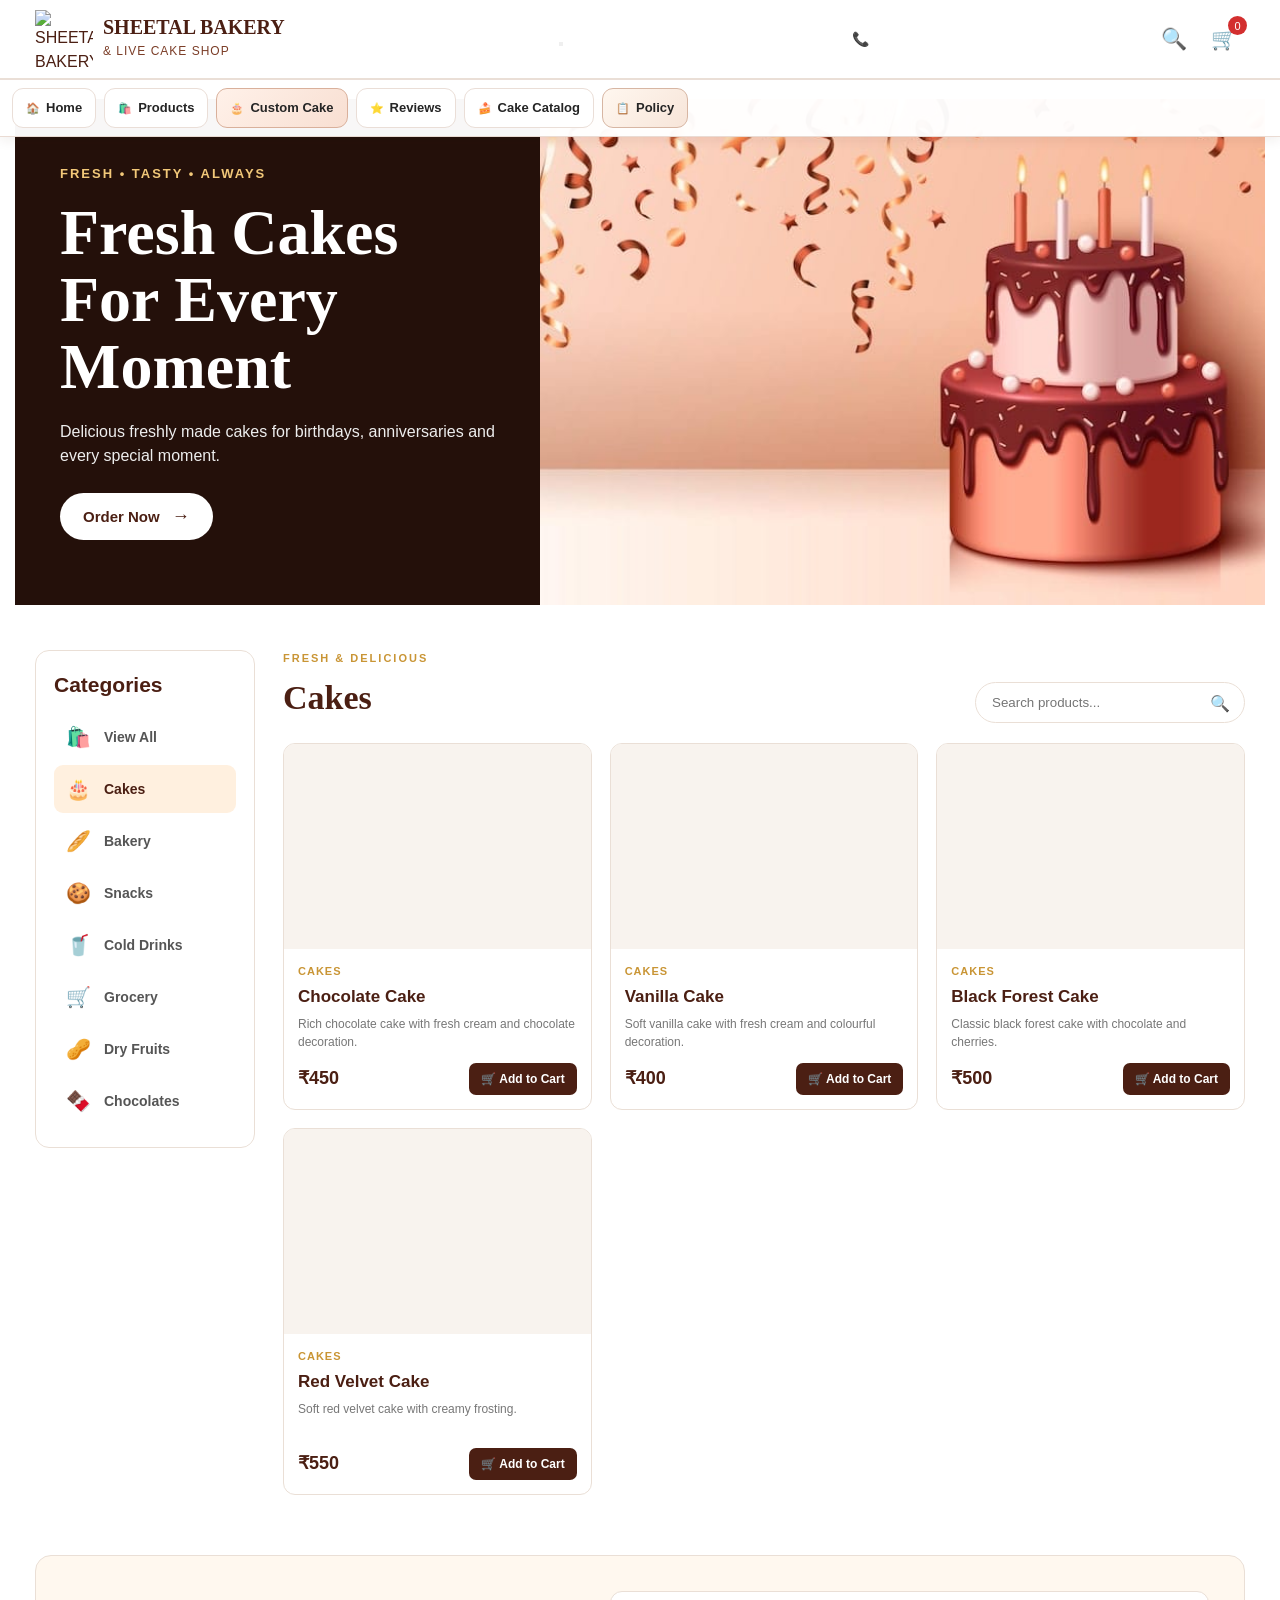
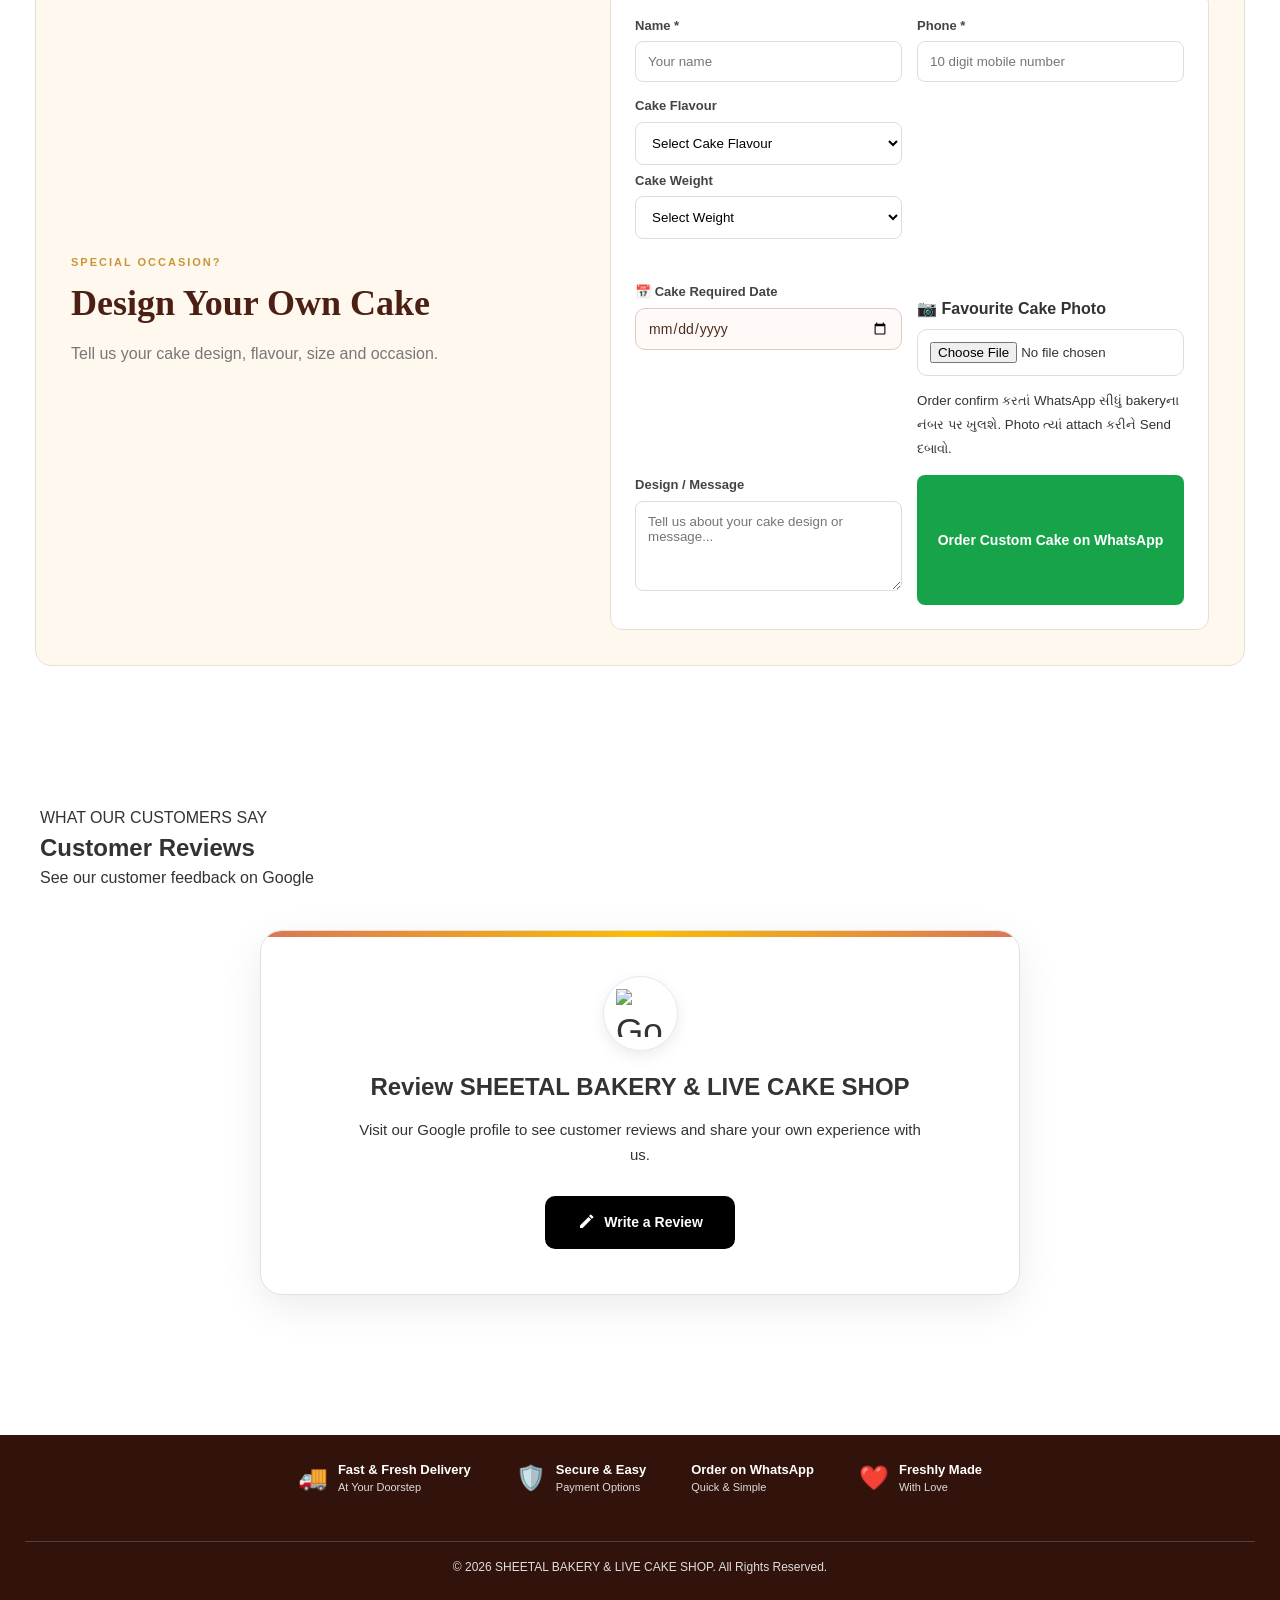
==== index.html @ 85db6198 "Add files via upload" ====
<!DOCTYPE html>
<html lang="en">

<head>

    <meta charset="UTF-8">

    <meta name="viewport"
          content="width=device-width, initial-scale=1.0">

    <meta name="description"
          content="SHEETAL BAKERY & LIVE CAKE SHOP - Fresh Cakes, Bakery, Snacks, Cold Drinks and More.">

    <title>SHEETAL BAKERY & LIVE CAKE SHOP</title>

    <link rel="stylesheet" href="style.css">

</head>


<body>


<!-- =====================================================
     HEADER
===================================================== -->

<header class="header">

    <div class="header-container">


        <!-- LOGO -->

        <a href="#home" class="logo-area">

            <img
                src="images/logo.jpeg"
                alt="SHEETAL BAKERY Logo"
                class="logo"
            >

            <div class="logo-text">

                <h1>SHEETAL BAKERY</h1>

                <span>& LIVE CAKE SHOP</span>

            </div>

        </a>


        <!-- HEADER ACTIONS -->
         <nav class="nav-links" id="nav-links">

    <button
        type="button"
        class="mobile-close-btn"
        onclick="toggleMenu()"
        aria-label="Close Menu">
        <i class="fa-solid fa-xmark"></i>
    </button>

 
   



</nav>

<div class="top-contact">
    <button class="contact-icon-btn" onclick="toggleContactNumbers()">
        <i class="fa-solid fa-phone"></i>
        <span>📞</span>
    </button>

    <div class="contact-numbers" id="contactNumbers">
        <a href="tel:+917874131575">
            <i class="fa-solid fa-phone"></i>
            7874131575
        </a>

        <a href="tel:+919723687308">
            <i class="fa-solid fa-phone"></i>
            9723687308
        </a>
    </div>
</div>

        <div class="header-actions">


            <button
                class="icon-button"
                onclick="focusSearch()"
                title="Search">

                🔍

            </button>


            <button
                class="cart-button"
                onclick="openCart()"
                title="Cart">

                🛒

                <span id="cartCount">0</span>

            </button>

        </div>


    </div>

</header>

</header>

  <!-- ================= MAIN NAVIGATION ================= -->

  <nav class="main-navigation">

    <a href="index.html" class="nav-btn">
        <span class="nav-icon">🏠</span>
        <span>Home</span>
    </a>

    <a href="#products" class="nav-btn">
        <span class="nav-icon">🛍️</span>
        <span>Products</span>
    </a>

    <a href="#custom-cake" class="nav-btn">
        <span class="nav-icon">🎂</span>
        <span>Custom Cake</span>
    </a>

    <a href="#reviews" class="nav-btn">
        <span class="nav-icon">⭐</span>
        <span>Reviews</span>
    </a>

    <a href="Cake%20Manual%201.pdf"
       class="nav-btn"
       type="application/pdf"
       aria-label="Open cake catalog PDF">
        <span class="nav-icon">🍰</span>
        <span>Cake Catalog</span>
    </a>

    <a href="policy.html" class="nav-btn">
        <span class="nav-icon">📋</span>
        <span>Policy</span>
    </a>

</nav>

<!-- ================= END MAIN NAVIGATION ================= -->



<!-- =====================================================
     HERO / HOME
===================================================== -->

<section class="hero" id="home">


    <div class="hero-content">

        <p class="hero-small">
            FRESH • TASTY • ALWAYS
        </p>


        <h2>
            Fresh Cakes<br>
            For Every<br>
            Moment
        </h2>


        <p class="hero-description">

            Delicious freshly made cakes for
            birthdays, anniversaries and every
            special moment.

        </p>


        <button
            class="primary-button"
            onclick="scrollToProducts()">

            Order Now

            <span>→</span>

        </button>

    </div>


    <div class="hero-image">

        <img
            src="images/home.jpeg"
            alt="Fresh Chocolate Cake"
            onerror="this.onerror=null;this.src='home.jpeg'"
        >

    </div>


</section>



<!-- =====================================================
     SHOP SECTION
===================================================== -->

<section class="shop-section" id="products">


    <!-- CATEGORY SIDEBAR -->

    <aside class="category-sidebar">

        <h2>Categories</h2>


          <button
            class="category"
            data-category="All"
            onclick="filterProducts('All', this)">

            <span>🛍️</span>

            <b>View All</b>

        </button>

        <button
            class="category active"
            data-category="Cakes"
            onclick="filterProducts('Cakes', this)">

            <span>🎂</span>

            <b>Cakes</b>

        </button>


        <button
            class="category"
            data-category="Bakery"
            onclick="filterProducts('Bakery', this)">

            <span>🥖</span>

            <b>Bakery</b>

        </button>


        <button
            class="category"
            data-category="Snacks"
            onclick="filterProducts('Snacks', this)">

            <span>🍪</span>

            <b>Snacks</b>

        </button>


        <button
            class="category"
            data-category="Cold Drinks"
            onclick="filterProducts('Cold Drinks', this)">

            <span>🥤</span>

            <b>Cold Drinks</b>

        </button>


        <button
            class="category"
            data-category="Grocery"
            onclick="filterProducts('Grocery', this)">

            <span>🛒</span>

            <b>Grocery</b>

        </button>


        <button
            class="category"
            data-category="Dry Fruits"
            onclick="filterProducts('Dry Fruits', this)">

            <span>🥜</span>

            <b>Dry Fruits</b>

        </button>


        <button
            class="category"
            data-category="Chocolates"
            onclick="filterProducts('Chocolates', this)">

            <span>🍫</span>

            <b>Chocolates</b>

        </button>


    </aside>



    <!-- PRODUCTS -->

    <div class="shop-products">


        <div class="products-header">


            <div>

                <p class="section-label">
                    FRESH & DELICIOUS
                </p>

                <h2 id="categoryTitle">
                    Cakes
                </h2>

            </div>


            <div class="search-box">

                <input
                    type="text"
                    id="searchInput"
                    placeholder="Search products..."
                    autocomplete="off"
                >

                <span>🔍</span>

            </div>


        </div>


        <div
            class="products-grid"
            id="productsGrid">

            <!-- Products generated by JavaScript -->

        </div>


    </div>


</section>



<!-- =====================================================
     CUSTOM CAKE
===================================================== -->

<section
    class="custom-cake-section"
    id="custom-cake">


    <div class="custom-cake-content">

        <p class="section-label">
            SPECIAL OCCASION?
        </p>

        <h2>
            Design Your Own Cake
        </h2>

        <p>
            Tell us your cake design, flavour,
            size and occasion.
        </p>

    </div>


    <form
        class="custom-cake-form"
        id="customCakeForm">


        <div class="form-row">


            <div class="form-group">

                <label for="customName">
                    Name *
                </label>

                <input
                    type="text"
                    id="customName"
                    placeholder="Your name"
                    required
                >

            </div>


            <div class="form-group">

                <label for="customPhone">
                    Phone *
                </label>

                <input
                    type="tel"
                    id="customPhone"
                    placeholder="10 digit mobile number"
                    maxlength="10"
                    required
                >

            </div>


        </div>


        <div class="form-row">


                 <div class="form-group">
    <label for="cakeType">Cake Flavour</label>

    <select id="cakeType" name="cakeType" required onchange="handleCakeTypeChange()">
        <option value="">Select Cake Flavour</option>
        <option value="Chocolate Cake">Chocolate Cake</option>
        <option value="Black Forest Cake">Black Forest Cake</option>
        <option value="Red Velvet Cake">Red Velvet Cake</option>
        <option value="Butterscotch Cake">Butterscotch Cake</option>

        <!-- NEW -->
        <option value="Custom Photo Cake">📸 Custom Photo Cake</option>
    </select>
    <!-- Custom Photo Cake Upload -->
<div id="customPhotoCakeBoard" class="photo-cake-board" style="display:none;">

    <div class="photo-cake-title">
        📸 Custom Photo Cake
    </div>

    <p class="photo-cake-info">
        Custom Photo Cake પસંદ કર્યું છે, તેથી તમારો પોતાનો photo upload કરવો જરૂરી છે.
    </p>

    <!-- Customer Self Photo - REQUIRED -->
    <div class="photo-upload-box required-photo">
        <label for="customerPhoto">
            👤 Your Photo <span>* Required</span>
        </label>

        <input
            type="file"
            id="customerPhoto"
            name="customerPhoto"
            accept="image/*"
        >

        <small>તમારો photo અહીં upload કરો. Maximum 5 MB.</small>

        <div id="customerPhotoPreview">
            
        </div>
    </div>

</div>

<!-- Cake Weight -->
    <div class="form-group">
        <label for="cake-size">Cake Weight</label>

        <select id="cake-size" required>
            <option value="">Select Weight</option>

            <option value="1 Kg">
                1 Kg
            </option>

            <option value="1.5 Kg">
                1.5 Kg
            </option>

            <option value="2 Kg">
                2 Kg
            </option>

            <option value="2.5 Kg">
                2.5 Kg
            </option>

            <option value="3 Kg">
                3 Kg
            </option>

            <option value="4 Kg">
                4 Kg
            </option>

            <option value="5 Kg">
                5 Kg
            </option>
        </select>
    </div>

</div> 


 <div class="form-row">

        </div>

<div class="form-group">
    <label for="cakeDate">📅 Cake Required Date</label>
    <input
        type="date"
        id="cakeDate"
        name="cakeDate"
        required
    >
</div>

        <div class="custom-cake-photo">
     <label for="cakePhoto">
        📷 Favourite Cake Photo
     </label>

    <input
        type="file"
        id="cakePhoto"
        accept="image/*"
        onchange="previewCakePhoto(event)"
    >

    <div id="cakePhotoPreview"></div>
    <small>Order confirm કરતાં WhatsApp સીધું bakeryના નંબર પર ખુલશે. Photo ત્યાં attach કરીને Send દબાવો.</small>
</div>


        <div class="form-group">

            <label for="customMessage">
                Design / Message
            </label>

            <textarea
                id="customMessage"
                placeholder="Tell us about your cake design or message..."
            ></textarea>

        </div>


        <button
            type="submit"
            class="whatsapp-button">

            Order Custom Cake on WhatsApp

        </button>


    </form>


</section>


<!-- =====================================================
     PRODUCT MODAL
===================================================== -->

<div
    class="modal-overlay"
    id="productModal">


    <div class="product-modal">


        <button
            class="modal-close"
            onclick="closeProductModal()">

            ×

        </button>


        <div class="product-modal-grid">


            <div class="modal-product-image">

                <img
                    id="modalProductImage"
                    alt="Product"
                >

            </div>


            <div class="modal-product-info">


                <p
                    class="modal-category"
                    id="modalProductCategory">
                </p>


                <h2 id="modalProductName">
                    Product
                </h2>


                <p
                    class="modal-description"
                    id="modalProductDescription">
                </p>


                <div class="modal-price"
                     id="modalProductPrice">
                    ₹0
                </div>


                <div
                    class="size-section"
                    id="sizeSection">

                    <label>
                        Size
                    </label>


                    <div class="size-buttons">

                        <button
                            type="button"
                            data-size="Small"
                            data-multiplier="0.5"
                            onclick="selectSize(this)">

                            Small (½ kg)

                        </button>


                        <button
                            type="button"
                            data-size="Medium"
                            data-multiplier="1"
                            class="selected"
                            onclick="selectSize(this)">

                            Medium (1 kg)

                        </button>


                        <button
                            type="button"
                            data-size="Large"
                            data-multiplier="2"
                            onclick="selectSize(this)">

                            Large (2 kg)

                        </button>

                    </div>

                </div>


                <div class="quantity-section">

                    <label>
                        Quantity
                    </label>


                    <div class="quantity-control">

                        <button
                            onclick="changeModalQuantity(-1)">
                            −
                        </button>

                        <span id="modalQuantity">
                            1
                        </span>

                        <button
                            onclick="changeModalQuantity(1)">
                            +
                        </button>

                    </div>

                </div>


                <button
                    class="add-cart-large"
                    onclick="addModalProductToCart()">

                    🛒 Add to Cart

                </button>


                <p
                    class="added-message"
                    id="addedMessage">

                    ✓ Item added to cart!

                </p>


            </div>


        </div>


    </div>

</div>



<!-- =====================================================
     CART MODAL
===================================================== -->

<div
    class="modal-overlay"
    id="cartOverlay">


    <div class="cart-modal">


        <button
            class="modal-close"
            onclick="closeCart()">

            ×

        </button>


        <h2>Your Cart</h2>

        <p
            class="cart-item-count"
            id="cartItemCount">
            0 items
        </p>


        <div
            id="cartItems"
            class="cart-items">

            <!-- Cart generated by JS -->

        </div>


        <div class="cart-summary">


            <div>

                <span>Subtotal</span>

                <strong id="cartSubtotal">
                    ₹0
                </strong>

            </div>


            <div>

                <span>Delivery Charge</span>

                <strong id="deliveryCharge">
                    ₹0
                </strong>

            </div>


            <div class="cart-total">

                <span>Total</span>

                <strong id="cartTotal">
                    ₹0
                </strong>

            </div>


        </div>


        <button
            class="checkout-button"
            onclick="openCheckout()">

            Proceed to Checkout →

        </button>


    </div>

</div>



<!-- =====================================================
     CHECKOUT MODAL
===================================================== -->

<div
    class="modal-overlay"
    id="checkoutOverlay">


    <div class="checkout-modal">


        <button
            class="modal-close"
            onclick="closeCheckout()">

            ×

        </button>


        <h2>Confirm Order</h2>


        <p class="checkout-subtitle">
            Enter your delivery details
        </p>


        <form id="checkoutForm">


            <div class="form-group">

                <label for="customerName">
                    Full Name *
                </label>

                <input
                    type="text"
                    id="customerName"
                    placeholder="Enter your name"
                    required
                >

            </div>


            <div class="form-group">

                <label for="customerPhone">
                    Phone Number *
                </label>

                <input
                    type="tel"
                    id="customerPhone"
                    placeholder="10 digit mobile number"
                    maxlength="10"
                    required
                >

            </div>


            <div class="form-group">

                <label for="customerAddress">
                    Delivery Address *
                </label>

                <textarea
                    id="customerAddress"
                    placeholder="Enter complete delivery address"
                    required
                ></textarea>

            </div>


            <div class="form-group">

                <label for="customerPincode">
                    Pincode *
                </label>

                <input
                    type="text"
                    id="customerPincode"
                    placeholder="394210"
                    maxlength="6"
                    required
                >

            </div>


            <div class="form-group">

                <label>
                    Order Type
                </label>


                <div class="radio-group">

                    <label>

                        <input
                            type="radio"
                            name="orderType"
                            value="Home Delivery"
                            checked
                        >

                        Home Delivery

                    </label>


                    <label>

                        <input
                            type="radio"
                            name="orderType"
                            value="Pick Up"
                        >

                        Pick Up

                    </label>

                </div>

            </div>


            <div class="form-group">

                <label>
                    Payment Method
                </label>


                <div class="radio-group">

                    <label>

                        <input
                            type="radio"
                            name="paymentMethod"
                            value="Cash on Delivery"
                            checked
                        >

                        Cash on Delivery

                    </label>


                    <label>

                        <input
                            type="radio"
                            name="paymentMethod"
                            value="UPI / Online Payment"
                        >

                        UPI / Online Payment

                    </label>

                </div>

            </div>


            <button
                type="submit"
                class="checkout-button">

                Continue to Order Review →

            </button>


        </form>


    </div>

</div>



<!-- =====================================================
     ORDER REVIEW MODAL
===================================================== -->

<div
    class="modal-overlay"
    id="reviewOverlay">


    <div class="review-modal">


        <button
            class="modal-close"
            onclick="closeReview()">

            ×

        </button>


        <h2>Review & Place Order</h2>


        <div
            id="reviewCustomer"
            class="review-customer">
        </div>


        <div
            id="reviewItems"
            class="review-items">
        </div>


        <div class="review-total">

            <span>
                Total Amount
            </span>

            <strong id="reviewTotal">
                ₹0
            </strong>

        </div>


    <button type="button"
        id="placeOrderBtn"
        class="place-order-btn"
        onclick="placeOrder(event)">
    🔒 Place Order
</button>

    </div>

</div>



<!-- =====================================================
     ORDER CONFIRMED
===================================================== -->

<div
    class="modal-overlay"
    id="successOverlay">


    <div class="success-modal">

        <div class="success-kicker">
            <span aria-hidden="true">✦</span>
            ORDER CONFIRMED
            <span aria-hidden="true">✦</span>
        </div>

        <div class="success-icon">
            ✓
        </div>


        <h2>
            Order Placed Successfully!
        </h2>


        <p>
            Thank you for choosing
        </p>


        <strong>
            SHEETAL BAKERY & LIVE CAKE SHOP
        </strong>


        <div class="order-id-box">

            <span>
                Order ID
            </span>

            <strong id="orderId">
                SB000000
            </strong>

        </div>


        <button
            class="whatsapp-button"
            onclick="openOrderWhatsApp()">

            💬 Track on WhatsApp

        </button>


        <button
            class="home-button"
            onclick="closeSuccess()">

            🏠 Back to Home

        </button>


    </div>

</div>

<!-- GOOGLE REVIEWS -->
<section class="reviews-section" id="reviews">
    <div class="section-container">

        <div class="section-heading">
            <span>WHAT OUR CUSTOMERS SAY</span>
            <h2>Customer Reviews</h2>
            <p>See our customer feedback on Google</p>
        </div>

        <div class="reviews-card">

            <div class="google-review-icon" aria-label="Google Maps location">
                <img
                    class="google-maps-mark"
                    src="https://www.gstatic.com/images/branding/product/1x/maps_48dp.png"
                    alt="Google Maps"
                    width="48"
                    height="48"
                >
            </div>

            <div class="reviews-stars">
                <i class="fa-solid fa-star"></i>
                <i class="fa-solid fa-star"></i>
                <i class="fa-solid fa-star"></i>
                <i class="fa-solid fa-star"></i>
                <i class="fa-solid fa-star"></i>
            </div>

            <h3>Review SHEETAL BAKERY &amp; LIVE CAKE SHOP</h3>

            <p>
                Visit our Google profile to see customer reviews
                and share your own experience with us.
            </p>

            <div class="reviews-buttons">
                <a
                    href="https://maps.app.goo.gl/myKn36fq3SijcxV27"
                    target="_blank"
                    rel="noopener noreferrer"
                    class="google-write-btn">

                    <svg class="review-link-icon" viewBox="0 0 24 24" aria-hidden="true" focusable="false">
                        <path d="M4 16.5V20h3.5L18.8 8.7l-3.5-3.5L4 16.5Zm17.7-10.2a.93.93 0 0 0 0-1.3l-2.7-2.7a.93.93 0 0 0-1.3 0l-1.7 1.7 3.5 3.5 2.2-1.2Z" fill="currentColor"/>
                    </svg>
                    Write a Review
                </a>

            </div>

        </div>

    </div>
</section>


<!-- =====================================================
     FOOTER
===================================================== -->

<footer class="footer">


    <div class="footer-item">

        🚚

        <div>

            <strong>
                Fast & Fresh Delivery
            </strong>

            <span>
                At Your Doorstep
            </span>

        </div>

    </div>


    <div class="footer-item">

        🛡️

        <div>

            <strong>
                Secure & Easy
            </strong>
            <span>

Payment Options

</span>

</div>

</div>

<div class="footer-item">

<div>

<strong>

Order on WhatsApp

</strong>

<span>

Quick & Simple

</span>

</div>

</div>

<div class="footer-item">
   ❤️
<div>
    <strong>

Freshly Made

</strong>

<span>

With Love

</span>

</div>

</div>

<div class="footer-bottom">

    © 2026 SHEETAL BAKERY &amp; LIVE CAKE SHOP. All Rights Reserved.

</div>

</footer>


<!-- ================= END RETURN POLICY ================= -->

<script src="https://checkout.razorpay.com/v1/checkout.js"></script>
<script src="products-defaults.js"></script>
<script src="script.js"></script>
<script type="module" src="firebase-store.js"></script>

</body>

</html>
---- style.css ----
/* =====================================================
   SHEETAL BAKERY & LIVE CAKE SHOP
   COMPLETE CSS
===================================================== */
body {
    margin: 0;
}

/* =====================================================
   VARIABLES
===================================================== */

:root {
  --brown: #4b1f13;

  --dark-brown: #32130c;

  --light-brown: #7b3d27;

  --cream: #fff8ef;

  --light-cream: #fff0df;

  --gold: #c99535;

  --text: #333333;

  --muted: #777777;

  --border: #eadfd6;

  --white: #ffffff;

  --success: #16a34a;
}

/* =====================================================
   RESET
===================================================== */

* {
  margin: 0;

  padding: 0;

  box-sizing: border-box;
}

html {
  scroll-behavior: smooth;
}

body {
  font-family: Arial, Helvetica, sans-serif;

  background: #fff;

  color: var(--text);

  line-height: 1.5;
}

button,
input,
textarea,
select {
  font-family: inherit;
}

button {
  cursor: pointer;
}

img {
  max-width: 100%;
}

/* =====================================================
   HEADER
===================================================== */

.header {
  width: 100%;

  background: var(--white);

  border-bottom: 1px solid var(--border);

  position: sticky;

  top: 0;

  z-index: 5000;
}

.header-container {
  max-width: 1250px;

  margin: auto;

  min-height: 76px;

  padding: 10px 20px;

  display: flex;

  align-items: center;

  justify-content: space-between;

  gap: 20px;
}

.logo-area {
  display: flex;

  align-items: center;

  gap: 10px;

  text-decoration: none;

  color: var(--brown);

  min-width: 210px;
}

.logo {
  width: 58px;

  height: 58px;

  flex: 0 0 auto;

  object-fit: contain;
}

.logo-text h1 {
  font-family: Georgia, serif;

  font-size: 20px;

  line-height: 1.1;
}

.logo-text span {
  font-size: 12px;

  letter-spacing: 1px;

  color: var(--light-brown);
}

.desktop-nav {
  display: flex;

  align-items: center;

  gap: 25px;
}

.desktop-nav a {
  text-decoration: none;

  color: #333;

  font-size: 14px;

  font-weight: 600;

  transition: 0.2s;
}

.desktop-nav a:hover {
  color: var(--brown);
}

.header-actions {
  display: flex;

  align-items: center;

  gap: 8px;
}

.icon-button,
.cart-button {
  border: none;

  background: transparent;

  font-size: 21px;

  width: 42px;

  height: 42px;

  border-radius: 50%;

  position: relative;
}

.icon-button:hover,
.cart-button:hover {
  background: var(--light-cream);
}

.cart-button span {
  position: absolute;

  top: -2px;

  right: -2px;

  min-width: 19px;

  height: 19px;

  padding: 0 5px;

  border-radius: 20px;

  background: #d32f2f;

  color: white;

  font-size: 11px;

  display: flex;

  align-items: center;

  justify-content: center;
}

/* =====================================================
   HERO
===================================================== */

.hero {
  max-width: 1250px;

  margin: 20px auto 0;

  min-height: 480px;

  display: grid;

  grid-template-columns: 42% 58%;

  background: #24100a;

  overflow: hidden;
}

.hero-content {
  padding: 65px 45px;

  color: white;

  display: flex;

  flex-direction: column;

  justify-content: center;

  position: relative;

  z-index: 2;
}

.hero-small {
  color: #f2c879;

  font-weight: 700;

  letter-spacing: 2px;

  font-size: 13px;

  margin-bottom: 15px;
}

.hero h2 {
  font-family: Georgia, "Times New Roman", serif;

  font-size: clamp(38px, 5vw, 65px);

  line-height: 1.05;

  margin-bottom: 20px;
}

.hero-description {
  max-width: 440px;

  color: #eee;

  font-size: 16px;

  margin-bottom: 25px;
}

.primary-button {
  width: fit-content;

  padding: 13px 23px;

  border: none;

  border-radius: 30px;

  background: white;

  color: var(--brown);

  font-weight: 700;

  font-size: 15px;
}

.primary-button span {
  margin-left: 8px;

  font-size: 18px;
}

.primary-button:hover {
  transform: translateY(-2px);
}

.hero-image {
  min-height: 480px;

  overflow: hidden;
}

.hero-image img {
  width: 100%;

  height: 100%;

  min-height: 480px;

  object-fit: cover;

  display: block;
}

/* =====================================================
   SHOP SECTION
===================================================== */

.shop-section {
  max-width: 1250px;

  margin: 45px auto;

  padding: 0 20px;

  display: grid;

  grid-template-columns: 220px 1fr;

  gap: 28px;
}

/* =====================================================
   CATEGORY SIDEBAR
===================================================== */

.category-sidebar {
  border: 1px solid var(--border);

  border-radius: 14px;

  padding: 18px;

  height: fit-content;

  position: sticky;

  top: 95px;

  background: white;
}

.category-sidebar h2 {
  color: var(--brown);

  font-size: 21px;

  margin-bottom: 12px;
}

.category {
  width: 100%;

  border: none;

  background: transparent;

  display: flex;

  align-items: center;

  gap: 12px;

  padding: 12px 10px;

  margin-bottom: 4px;

  border-radius: 9px;

  color: #555;

  text-align: left;

  font-size: 14px;
}

.category span {
  width: 28px;

  text-align: center;

  font-size: 20px;
}

.category:hover {
  background: var(--light-cream);

  color: var(--brown);
}

.category.active {
  background: #fff0df;

  color: var(--brown);
}

/* =====================================================
   PRODUCTS HEADER
===================================================== */

.products-header {
  display: flex;

  justify-content: space-between;

  align-items: end;

  gap: 20px;

  margin-bottom: 20px;
}

.section-label {
  color: var(--gold);

  font-size: 11px;

  font-weight: 700;

  letter-spacing: 2px;

  margin-bottom: 5px;
}

.products-header h2 {
  color: var(--brown);

  font-family: Georgia, serif;

  font-size: 34px;
}

.search-box {
  width: 270px;

  position: relative;
}

.search-box input {
  width: 100%;

  padding: 12px 42px 12px 16px;

  border: 1px solid var(--border);

  border-radius: 25px;

  outline: none;
}

.search-box input:focus {
  border-color: var(--brown);
}

.search-box span {
  position: absolute;

  right: 15px;

  top: 10px;
}

/* =====================================================
   PRODUCT GRID
===================================================== */

.products-grid {
  display: grid;

  grid-template-columns: repeat(3, minmax(0, 1fr));

  gap: 18px;
}

.product-card {
  background: white;

  border: 1px solid var(--border);

  border-radius: 12px;

  overflow: hidden;

  transition: 0.25s;
}

.product-card:hover {
  transform: translateY(-4px);

  box-shadow: 0 10px 28px rgba(75, 31, 19, 0.12);
}

.product-image {
  height: 205px;

  overflow: hidden;

  background: #f8f3ee;

  position: relative;
}

.product-image img {
  width: 100%;

  height: 100%;

  object-fit: cover;

  display: block;
}

.product-info {
  padding: 14px;
}

.product-category {
  color: var(--gold);

  font-size: 11px;

  font-weight: 700;

  text-transform: uppercase;

  letter-spacing: 1px;
}

.product-name {
  color: var(--brown);

  font-size: 17px;

  margin: 5px 0;
}

.product-description {
  color: var(--muted);

  font-size: 12px;

  min-height: 36px;
}

.product-bottom {
  margin-top: 12px;

  display: flex;

  align-items: center;

  justify-content: space-between;

  gap: 8px;
}

.product-price {
  font-size: 18px;

  font-weight: 700;

  color: var(--brown);
}

.add-button {
  border: none;

  background: var(--brown);

  color: white;

  padding: 9px 12px;

  border-radius: 7px;

  font-size: 12px;

  font-weight: 700;
}

.add-button:hover {
  background: var(--light-brown);
}

/* =====================================================
   CUSTOM CAKE
===================================================== */

.custom-cake-section {
  max-width: 1210px;

  margin: 60px auto;

  padding: 35px;

  border-radius: 16px;

  background: var(--cream);

  border: 1px solid var(--border);

  display: grid;

  grid-template-columns: 1fr 1.2fr;

  gap: 40px;
}

.custom-cake-content {
  display: flex;

  flex-direction: column;

  justify-content: center;
}

.custom-cake-content h2 {
  font-family: Georgia, serif;

  color: var(--brown);

  font-size: 36px;

  margin-bottom: 12px;
}

.custom-cake-content p:last-child {
  color: var(--muted);
}

.custom-cake-form {
  background: white;

  padding: 24px;

  border-radius: 12px;

  border: 1px solid var(--border);
}

.form-row {
  display: grid;

  grid-template-columns: 1fr 1fr;

  gap: 15px;
}

.form-group {
  display: flex;

  flex-direction: column;

  gap: 6px;

  margin-bottom: 14px;
}

.form-group label {
  font-size: 13px;

  font-weight: 700;

  color: #444;
}

.form-group input,
.form-group textarea,
.form-group select {
  width: 100%;

  border: 1px solid #ddd;

  border-radius: 8px;

  padding: 12px;

  outline: none;

  background: white;
}

.form-group textarea {
  min-height: 90px;

  resize: vertical;
}

.form-group input:focus,
.form-group textarea:focus,
.form-group select:focus {
  border-color: var(--brown);
}

.whatsapp-button {
  width: 100%;

  padding: 13px;

  border: none;

  border-radius: 8px;

  background: #16a34a;

  color: white;

  font-weight: 700;

  font-size: 14px;
}

.whatsapp-button:hover {
  background: #128c40;
}

/* =====================================================
   MODALS
===================================================== */

.modal-overlay {
  position: fixed;

  inset: 0;

  background: rgba(0, 0, 0, 0.58);

  display: none;

  justify-content: center;

  align-items: center;

  padding: 20px;

  z-index: 10000;
}

.modal-overlay.active {
  display: flex;
}

.product-modal,
.cart-modal,
.checkout-modal,
.review-modal,
.success-modal {
  width: 100%;

  max-width: 620px;

  max-height: 92vh;

  overflow-y: auto;

  background: white;

  border-radius: 16px;

  padding: 28px;

  position: relative;

  box-shadow: 0 25px 70px rgba(0, 0, 0, 0.3);
}

.modal-close {
  position: absolute;

  top: 12px;

  right: 15px;

  width: 35px;

  height: 35px;

  border: none;

  border-radius: 50%;

  background: #f5eee9;

  color: var(--brown);

  font-size: 23px;

  line-height: 1;
}

/* =====================================================
   PRODUCT MODAL
===================================================== */

.product-modal-grid {
  display: grid;

  grid-template-columns: 45% 55%;

  gap: 25px;
}

.modal-product-image {
  border-radius: 12px;

  overflow: hidden;

  background: #f7f2ed;
}

.modal-product-image img {
  width: 100%;

  height: 320px;

  object-fit: cover;
}

.modal-category {
  color: var(--gold);

  font-size: 12px;

  font-weight: 700;

  text-transform: uppercase;
}

.modal-product-info h2 {
  color: var(--brown);

  font-family: Georgia, serif;

  font-size: 28px;

  margin: 5px 0 10px;
}

.modal-description {
  color: var(--muted);

  font-size: 13px;
}

.modal-price {
  font-size: 24px;

  font-weight: 700;

  color: var(--brown);

  margin: 15px 0;
}

.size-section label,
.quantity-section label {
  display: block;

  font-weight: 700;

  font-size: 13px;

  margin-bottom: 8px;
}

.size-buttons {
  display: flex;

  gap: 7px;

  flex-wrap: wrap;
}

.size-buttons button {
  border: 1px solid #ddd;

  background: white;

  border-radius: 7px;

  padding: 8px;

  font-size: 11px;
}

.size-buttons button.selected {
  background: var(--brown);

  color: white;

  border-color: var(--brown);
}

.quantity-section {
  margin-top: 18px;
}

.quantity-control {
  display: flex;

  width: 120px;

  height: 40px;

  border: 1px solid #ddd;

  border-radius: 8px;

  overflow: hidden;
}

.quantity-control button {
  width: 40px;

  border: none;

  background: #f7f3ef;

  font-size: 20px;
}

.quantity-control span {
  flex: 1;

  display: flex;

  align-items: center;

  justify-content: center;

  font-weight: 700;
}

.add-cart-large {
  width: 100%;

  margin-top: 20px;

  padding: 13px;

  border: none;

  border-radius: 8px;

  background: var(--brown);

  color: white;

  font-weight: 700;
}

.added-message {
  display: none;

  color: var(--success);

  font-size: 13px;

  font-weight: 700;

  margin-top: 10px;
}

.added-message.show {
  display: block;
}

/* =====================================================
   CART
===================================================== */

.cart-modal {
  max-width: 650px;
}

.cart-modal h2,
.checkout-modal h2,
.review-modal h2 {
  font-family: Georgia, serif;

  color: var(--brown);

  font-size: 30px;
}

.cart-item-count {
  color: var(--muted);

  margin-bottom: 18px;
}

.cart-items {
  display: flex;

  flex-direction: column;

  gap: 10px;
}

.empty-cart {
  text-align: center;

  padding: 40px 10px;

  color: var(--muted);
}

.cart-item {
  display: grid;

  grid-template-columns: 70px 1fr auto;

  gap: 12px;

  align-items: center;

  padding: 10px;

  border: 1px solid var(--border);

  border-radius: 10px;
}

.cart-item-image {
  width: 70px;

  height: 70px;

  border-radius: 8px;

  overflow: hidden;
}

.cart-item-image img {
  width: 100%;

  height: 100%;

  object-fit: cover;
}

.cart-item-info h3 {
  font-size: 14px;

  color: var(--brown);
}

.cart-item-info p {
  color: var(--muted);

  font-size: 12px;
}

.cart-item-price {
  font-weight: 700;

  color: var(--brown);
}

.cart-item-actions {
  display: flex;

  align-items: center;

  gap: 5px;

  margin-top: 5px;
}

.cart-item-actions button {
  width: 25px;

  height: 25px;

  border: 1px solid #ddd;

  background: white;

  border-radius: 5px;
}

.remove-item {
  border: none !important;

  color: #c62828;
}

.cart-summary {
  border-top: 1px solid var(--border);

  margin-top: 20px;

  padding-top: 15px;
}

.cart-summary > div {
  display: flex;

  justify-content: space-between;

  margin-bottom: 8px;

  color: #555;
}

.cart-total {
  padding-top: 10px;

  border-top: 1px dashed #ddd;

  font-size: 19px;

  color: var(--brown) !important;
}

.checkout-button,
.place-order-button {
  width: 100%;

  margin-top: 18px;

  border: none;

  border-radius: 8px;

  padding: 14px;

  background: var(--brown);

  color: white;

  font-weight: 700;

  font-size: 15px;
}

/* =====================================================
   CHECKOUT
===================================================== */

.checkout-modal {
  max-width: 650px;
}

.checkout-subtitle {
  color: var(--muted);

  margin: 5px 0 20px;
}

.radio-group {
  display: flex;

  gap: 20px;

  flex-wrap: wrap;
}

.radio-group label {
  display: flex;

  align-items: center;

  gap: 7px;

  font-size: 13px;

  font-weight: 400;
}

.radio-group input {
  width: auto;
}

/* =====================================================
   REVIEW
===================================================== */

.review-modal {
  max-width: 650px;
}

.review-customer {
  margin: 20px 0;

  padding: 15px;

  background: var(--cream);

  border-radius: 10px;

  font-size: 13px;
}

.review-items {
  display: flex;

  flex-direction: column;

  gap: 8px;
}

.review-item {
  display: flex;

  justify-content: space-between;

  padding: 10px;

  border-bottom: 1px solid var(--border);

  font-size: 13px;
}

.review-total {
  display: flex;

  justify-content: space-between;

  font-size: 20px;

  color: var(--brown);

  padding-top: 15px;
}

/* =====================================================
   SUCCESS
===================================================== */

.success-modal {
  max-width: 480px;

  text-align: center;
}

.success-icon {
  width: 75px;

  height: 75px;

  margin: 5px auto 18px;

  border-radius: 50%;

  background: #22c55e;

  color: white;

  display: flex;

  align-items: center;

  justify-content: center;

  font-size: 45px;

  font-weight: 700;
}

.success-modal h2 {
  color: var(--brown);

  font-family: Georgia, serif;

  margin-bottom: 10px;
}

.success-modal p {
  color: var(--muted);
}

.order-id-box {
  margin: 20px 0;

  padding: 15px;

  border: 1px solid var(--border);

  border-radius: 10px;

  display: flex;

  flex-direction: column;

  gap: 5px;
}

.order-id-box span {
  color: var(--muted);

  font-size: 12px;
}

.order-id-box strong {
  color: var(--brown);
}

.home-button {
  width: 100%;

  padding: 12px;

  margin-top: 10px;

  border: 1px solid var(--brown);

  background: white;

  color: var(--brown);

  border-radius: 8px;

  font-weight: 700;
}

/* =====================================================
   FOOTER
===================================================== */

.footer {
  margin-top: 60px;

  padding: 25px;

  background: var(--dark-brown);

  color: white;

  display: flex;

  justify-content: center;

  gap: 45px;

  flex-wrap: wrap;
}

.footer-item {
  display: flex;

  align-items: center;

  gap: 10px;

  font-size: 24px;
}

.footer-item div {
  display: flex;

  flex-direction: column;
}

.footer-item strong {
  font-size: 13px;
}

.footer-item span {
  color: #ddd;

  font-size: 11px;
}

.footer-bottom {
  flex-basis: 100%;
  padding-top: 16px;
  border-top: 1px solid rgba(255, 255, 255, 0.18);
  color: #ddd;
  font-size: 12px;
  text-align: center;
}

/* =====================================================
   NO PRODUCTS
===================================================== */

.no-products {
  grid-column: 1 / -1;

  text-align: center;

  padding: 50px;

  color: var(--muted);
}

/* =====================================================
   RESPONSIVE
===================================================== */

@media (max-width: 950px) {
  .desktop-nav {
    display: none;
  }

  .hero {
    grid-template-columns: 1fr 1fr;
  }

  .shop-section {
    grid-template-columns: 180px 1fr;
  }

  .products-grid {
    grid-template-columns: repeat(2, minmax(0, 1fr));
  }

  .custom-cake-section {
    grid-template-columns: 1fr;
  }
}

@media (max-width: 700px) {
  .header-container {
    padding: 8px 12px;
  }

  .logo-text h1 {
    font-size: 16px;
  }

  .logo-text span {
    font-size: 9px;
  }

  .logo {
    width: 48px;

    height: 48px;
  }

  .hero {
    margin: 0;

    grid-template-columns: 1fr;
  }

  .hero-content {
    padding: 45px 25px;

    order: 1;
  }

  .hero-image {
    min-height: 320px;

    order: 0;
  }

  .hero-image img {
    min-height: 320px;
  }

  .shop-section {
    grid-template-columns: 1fr;

    padding: 0 12px;
  }

  .category-sidebar {
    position: static;

    display: flex;

    overflow-x: auto;

    gap: 5px;

    padding: 10px;
  }

  .category-sidebar h2 {
    display: none;
  }

  .category {
    width: auto;

    min-width: max-content;

    margin: 0;

    white-space: nowrap;
  }

  .products-header {
    align-items: stretch;

    flex-direction: column;
  }

  .search-box {
    width: 100%;
  }

  .product-modal-grid {
    grid-template-columns: 1fr;
  }

  .modal-product-image img {
    height: 250px;
  }

  .form-row {
    grid-template-columns: 1fr;

    gap: 0;
  }

  .custom-cake-section {
    margin: 40px 12px;

    padding: 20px;
  }

  .footer {
    gap: 20px;

    justify-content: flex-start;
  }
}

@media (max-width: 450px) {
  .products-grid {
    grid-template-columns: 1fr 1fr;

    gap: 10px;
  }

  .product-image {
    height: 150px;
  }

  .product-info {
    padding: 10px;
  }

  .product-name {
    font-size: 14px;
  }

  .product-description {
    font-size: 11px;
  }

  .product-bottom {
    align-items: stretch;

    flex-direction: column;
  }

  .add-button {
    width: 100%;
  }

  .cart-item {
    grid-template-columns: 55px 1fr;
  }

  .cart-item-image {
    width: 55px;

    height: 55px;
  }

  .cart-item-price {
    grid-column: 2;
  }
}
/* =====================================================
   RETURN & REPLACEMENT POLICY
   ===================================================== */

.return-policy {
  padding: 80px 20px;
  background: #f8f5f2;
}

.return-policy-container {
  max-width: 1200px;
  margin: 0 auto;
}

.return-policy-title {
  text-align: center;
  max-width: 750px;
  margin: 0 auto 45px;
}

.return-policy-title span {
  display: block;
  font-size: 13px;
  font-weight: 700;
  letter-spacing: 2px;
  margin-bottom: 10px;
  color: #8b5e4b;
}

.return-policy-title h2 {
  margin: 0 0 15px;
  font-size: 38px;
  color: #2b211d;
}

.return-policy-title p {
  margin: 0;
  color: #666;
  line-height: 1.7;
  font-size: 16px;
}

.policy-grid {
  display: grid;
  grid-template-columns: repeat(3, 1fr);
  gap: 22px;
}

.policy-card {
  background: #ffffff;
  padding: 28px 24px;
  border-radius: 16px;
  border: 1px solid #eee5df;
  box-shadow: 0 5px 20px rgba(0, 0, 0, 0.05);
  transition:
    transform 0.25s ease,
    box-shadow 0.25s ease;
}

.policy-card:hover {
  transform: translateY(-5px);
  box-shadow: 0 10px 28px rgba(0, 0, 0, 0.09);
}

.policy-icon {
  font-size: 32px;
  margin-bottom: 15px;
}

.policy-card h3 {
  margin: 0 0 10px;
  color: #2b211d;
  font-size: 19px;
}

.policy-card p {
  margin: 0;
  color: #666;
  line-height: 1.7;
  font-size: 14px;
}

.policy-note {
  margin-top: 30px;
  padding: 20px 22px;
  background: #fff8ed;
  border-left: 4px solid #8b5e4b;
  border-radius: 10px;
  color: #555;
  line-height: 1.7;
  font-size: 14px;
}

.policy-note strong {
  color: #2b211d;
}

.policy-contact {
  margin-top: 25px;
  text-align: center;
}

.policy-contact h3 {
  margin-bottom: 8px;
  color: #2b211d;
}

.policy-contact p {
  margin: 0;
  color: #666;
  line-height: 1.6;
}

/* =====================================================
   MOBILE RESPONSIVE
   ===================================================== */

@media (max-width: 900px) {
  .policy-grid {
    grid-template-columns: repeat(2, 1fr);
  }

  .return-policy-title h2 {
    font-size: 32px;
  }
}

@media (max-width: 600px) {
  .return-policy {
    padding: 55px 15px;
  }

  .return-policy-title {
    margin-bottom: 30px;
  }

  .return-policy-title h2 {
    font-size: 27px;
  }

  .return-policy-title p {
    font-size: 14px;
  }

  .policy-grid {
    grid-template-columns: 1fr;
    gap: 16px;
  }

  .policy-card {
    padding: 22px 20px;
  }

  .policy-card h3 {
    font-size: 18px;
  }

  .policy-note {
    font-size: 13px;
    padding: 16px;
  }
}
/* =========================
   GOOGLE REVIEWS
========================= */

.reviews-section {
  padding: 90px 0;
  background: var(--light);
}

.reviews-card {
  max-width: 760px;
  margin: 40px auto 0;
  padding: 45px 35px;
  text-align: center;

  background: linear-gradient(135deg, #fff4ec, #ffffff);
  border: 2px solid #d97757;
  border-radius: 22px;

  box-shadow:
    0 10px 25px rgba(217, 119, 87, 0.15),
    0 20px 50px rgba(0, 0, 0, 0.08);

  position: relative;
  overflow: hidden;
}

.reviews-card::before {
  content: "";
  position: absolute;

  top: 0;
  left: 0;

  width: 100%;
  height: 6px;

  background: linear-gradient(90deg, #d97757, #fbbc04, #d97757);
}

.reviews-card:hover {
  transform: translateY(-6px);

  box-shadow:
    0 15px 30px rgba(217, 119, 87, 0.2),
    0 25px 55px rgba(0, 0, 0, 0.1);
}

.google-review-icon {
  width: 75px;
  height: 75px;

  margin: 0 auto 18px;

  display: flex;
  align-items: center;
  justify-content: center;

  background: #ffffff;

  border: 3px solid #fbbc04;

  border-radius: 50%;

  font-size: 34px;

  box-shadow: 0 6px 18px rgba(251, 188, 4, 0.25);
}
.reviews-stars {
  margin-bottom: 15px;
  font-size: 22px;
  letter-spacing: 4px;
}

.reviews-stars i {
  color: #fbbc04;
}

.reviews-card h3 {
  margin-bottom: 12px;
  font-size: 24px;
  color: var(--dark);
}

.reviews-card p {
  max-width: 550px;
  margin: 0 auto 25px;
  color: var(--gray);
  line-height: 1.7;
}

.reviews-buttons {
  display: flex;
  justify-content: center;
  gap: 15px;
  flex-wrap: wrap;
}

.google-review-btn,
.google-write-btn {
  display: inline-flex;
  align-items: center;
  justify-content: center;
  gap: 9px;

  min-height: 48px;
  padding: 12px 22px;

  border-radius: 10px;

  font-size: 14px;
  font-weight: 600;

  text-decoration: none;

  transition: 0.3s ease;
}

.google-review-btn {
  background: linear-gradient(135deg, #d97757, #b9573a);
  color: #ffffff;

  border: 2px solid #d97757;
}

.google-write-btn {
  background: linear-gradient(135deg, #333333, #111111);
  color: #ffffff;

  border: 2px solid #333333;
}

.google-review-btn:hover {
  background: var(--primary-dark);
  transform: translateY(-2px);
}

.google-write-btn {
  background: var(--dark);
  color: var(--white);
}

.google-write-btn:hover {
  background: #000;
  transform: translateY(-2px);
}

/* Mobile */
@media (max-width: 600px) {
  .reviews-section {
    padding: 65px 0;
  }

  .reviews-card {
    margin-top: 30px;
    padding: 35px 20px;
  }

  .reviews-card h3 {
    font-size: 20px;
  }

  .reviews-buttons {
    flex-direction: column;
  }

  .google-review-btn,
  .google-write-btn {
    width: 100%;
  }
}
/* =========================================
   GOOGLE REVIEWS SECTION
========================================= */

.reviews-section {
  padding: 80px 20px;
  background: var(--light);
}

.reviews-section .section-container {
  max-width: 1200px;
  margin: auto;
}

/* Review Main Card */

.reviews-card {
  max-width: 760px;
  margin: 40px auto 0;
  padding: 45px 35px;

  text-align: center;

  background: #ffffff;
  border: 1px solid var(--border);
  border-radius: 22px;

  box-shadow: 0 12px 40px rgba(0, 0, 0, 0.08);

  transition: 0.3s ease;
}

.reviews-card:hover {
  transform: translateY(-5px);
  box-shadow: 0 18px 45px rgba(0, 0, 0, 0.12);
}

/* Google Icon */

.google-review-icon {
  width: 75px;
  height: 75px;

  margin: 0 auto 18px;

  display: flex;
  align-items: center;
  justify-content: center;

  background: #f7f7f7;

  border-radius: 50%;

  font-size: 35px;

  box-shadow: 0 5px 15px rgba(0, 0, 0, 0.08);
}

/* Google Logo */

.google-review-icon i {
  color: #4285f4;
}

/* Stars */

.reviews-stars {
  margin: 10px 0 18px;

  font-size: 26px;

  letter-spacing: 5px;

  color: #fbbc04;
}

/* Review Title */

.reviews-card h3 {
  margin-bottom: 12px;

  font-size: 24px;
  font-weight: 700;

  color: var(--dark);
}

/* Review Description */

.reviews-card p {
  max-width: 580px;

  margin: 0 auto 28px;

  font-size: 15px;

  line-height: 1.7;

  color: var(--gray);
}

/* Buttons Container */

.reviews-buttons {
  display: flex;

  justify-content: center;

  align-items: center;

  gap: 15px;

  flex-wrap: wrap;
}

/* Common Button */

.google-review-btn,
.google-write-btn {
  min-width: 190px;

  padding: 14px 22px;

  display: inline-flex;

  align-items: center;

  justify-content: center;

  gap: 9px;

  border-radius: 10px;

  text-decoration: none;

  font-size: 14px;

  font-weight: 600;

  transition: all 0.3s ease;
}

/* Read Reviews Button */

.google-review-btn {
  background: var(--primary);

  color: #ffffff;
}

.google-review-btn:hover {
  background: var(--primary-dark);

  color: #ffffff;

  transform: translateY(-3px);

  box-shadow: 0 8px 20px rgba(0, 0, 0, 0.15);
}

/* Write Review Button */

.google-write-btn {
  background: var(--dark);

  color: #ffffff;
}

.google-write-btn:hover {
  background: #000000;

  color: #ffffff;

  transform: translateY(-3px);

  box-shadow: 0 8px 20px rgba(0, 0, 0, 0.15);
}

/* Button Icons */

.google-review-btn i,
.google-write-btn i {
  font-size: 16px;
}

/* =========================================
   NAVBAR REVIEWS LINK
========================================= */

.nav-links a[href="#reviews"] {
  position: relative;
}

.nav-links a[href="#reviews"]:hover {
  color: var(--primary);
}

/* =========================================
   MOBILE RESPONSIVE
========================================= */

@media (max-width: 768px) {
  .reviews-section {
    padding: 60px 15px;
  }

  .reviews-card {
    padding: 35px 22px;

    margin-top: 30px;

    border-radius: 18px;
  }

  .google-review-icon {
    width: 65px;
    height: 65px;

    font-size: 30px;
  }

  .reviews-stars {
    font-size: 22px;

    letter-spacing: 3px;
  }

  .reviews-card h3 {
    font-size: 21px;
  }

  .reviews-card p {
    font-size: 14px;
  }

  .reviews-buttons {
    flex-direction: column;

    width: 100%;
  }

  .google-review-btn,
  .google-write-btn {
    width: 100%;

    min-width: 0;
  }
}

/* =========================================
   SMALL MOBILE
========================================= */

@media (max-width: 480px) {
  .reviews-section {
    padding: 50px 12px;
  }

  .reviews-card {
    padding: 30px 18px;
  }

  .reviews-card h3 {
    font-size: 19px;
  }

  .reviews-stars {
    font-size: 20px;
  }

  .google-review-btn,
  .google-write-btn {
    padding: 13px 15px;

    font-size: 13px;
  }
}
/* =========================
   CAKE PHOTO UPLOAD
========================= */

.cake-upload-box {
    padding: 25px;
    text-align: center;

    background: #fff9f5;
    border: 2px dashed var(--primary);
    border-radius: 16px;

    transition: 0.3s ease;
}

.cake-upload-box:hover {
    background: #fff3ec;
    border-color: var(--primary-dark);
}

.cake-upload-box > i {
    font-size: 38px;
    color: var(--primary);
    margin-bottom: 10px;
}

.cake-upload-box h4 {
    margin: 5px 0;
    font-size: 18px;
    color: var(--dark);
}

.cake-upload-box p {
    margin: 5px 0 18px;
    color: var(--gray);
    font-size: 13px;
}

/* Hide original file input */

#cake-photo {
    display: none;
}

/* Upload Button */

.upload-photo-btn {
    display: inline-flex;
    align-items: center;
    justify-content: center;
    gap: 8px;

    padding: 12px 20px;

    background: var(--primary);
    color: #ffffff;

    border-radius: 9px;

    font-size: 14px;
    font-weight: 600;

    cursor: pointer;

    transition: 0.3s ease;
}

.upload-photo-btn:hover {
    background: var(--primary-dark);
    transform: translateY(-2px);
}

/* Photo Preview */

.cake-photo-preview {
    margin-top: 20px;
}

.cake-photo-preview img {
    max-width: 220px;
    max-height: 220px;

    object-fit: cover;

    border-radius: 12px;

    border: 2px solid var(--border);

    box-shadow: 0 8px 20px rgba(0,0,0,0.10);
}

.custom-cake-photo {
    margin-top: 15px;
}

.custom-cake-photo label {
    display: block;
    font-weight: 600;
    margin-bottom: 8px;
}

.custom-cake-photo input[type="file"] {
    width: 100%;
    padding: 12px;
    border: 1px solid #ddd;
    border-radius: 10px;
    background: #fff;
    cursor: pointer;
}

.cake-photo-preview-box {
    margin-top: 15px;
    padding: 12px;
    border: 1px solid #ddd;
    border-radius: 12px;
    text-align: center;
}

.cake-photo-preview {
    width: 180px;
    max-width: 100%;
    max-height: 220px;
    object-fit: cover;
    border-radius: 10px;
}

.cake-photo-preview-box p {
    margin: 8px 0;
    font-size: 14px;
}

.cake-photo-preview-box button {
    border: none;
    padding: 8px 14px;
    border-radius: 8px;
    cursor: pointer;
}
/* ==========================================
   CUSTOM CAKE SPECIAL BOARD
========================================== */

.custom-cake-special-board {
    width: 100%;
    margin: 25px 0;
    padding: 22px;
    border-radius: 22px;
    background:
        linear-gradient(135deg, #fff8f2, #ffffff);
    border: 1px solid #ead7ca;
    box-shadow:
        0 12px 35px rgba(80, 45, 30, 0.12);
    position: relative;
    overflow: hidden;
}


/* Decorative circles */

.custom-cake-special-board::before {
    content: "";
    position: absolute;
    width: 140px;
    height: 140px;
    border-radius: 50%;
    background: rgba(218, 165, 135, 0.12);
    top: -70px;
    right: -50px;
}

.custom-cake-special-board::after {
    content: "";
    position: absolute;
    width: 100px;
    height: 100px;
    border-radius: 50%;
    background: rgba(245, 200, 160, 0.12);
    bottom: -50px;
    left: -40px;
}


/* Header */

.board-header {
    display: flex;
    align-items: center;
    gap: 15px;
    margin-bottom: 22px;
    position: relative;
    z-index: 2;
}

.board-icon {
    width: 55px;
    height: 55px;
    display: flex;
    align-items: center;
    justify-content: center;
    background: #8b5e4b;
    color: white;
    border-radius: 16px;
    font-size: 28px;
    box-shadow: 0 7px 18px rgba(80, 45, 30, 0.2);
}

.board-header h3 {
    margin: 0;
    font-size: 21px;
    color: #4b2e22;
}

.board-header p {
    margin: 5px 0 0;
    color: #806b61;
    font-size: 13px;
}


/* Two cards */

.board-options {
    display: grid;
    grid-template-columns: 1fr 1fr;
    gap: 18px;
    position: relative;
    z-index: 2;
}


/* Option cards */

.cake-option-card {
    padding: 18px;
    border-radius: 17px;
    background: #ffffff;
    border: 1px solid #eadfd8;
    display: flex;
    gap: 14px;
    transition: 0.25s ease;
}

.cake-option-card:hover {
    transform: translateY(-3px);
    box-shadow: 0 10px 25px rgba(70, 40, 25, 0.10);
    border-color: #c9a28e;
}


/* Icons */

.option-icon {
    min-width: 48px;
    height: 48px;
    border-radius: 14px;
    display: flex;
    align-items: center;
    justify-content: center;
    font-size: 23px;
    background: #f7ebe4;
}


/* Content */

.option-content {
    width: 100%;
}

.option-content label:first-child {
    display: block;
    font-size: 16px;
    font-weight: 700;
    color: #4b2e22;
}

.option-content p {
    margin: 5px 0 12px;
    color: #8a7770;
    font-size: 12px;
}


/* Date input */

#cakeDate {
    width: 100%;
    padding: 11px 12px;
    border: 1px solid #dccbc1;
    border-radius: 10px;
    background: #fffaf7;
    color: #4b2e22;
    font-size: 14px;
    outline: none;
    cursor: pointer;
}

#cakeDate:focus {
    border-color: #8b5e4b;
    box-shadow: 0 0 0 3px rgba(139, 94, 75, 0.10);
}


/* Upload button */

.photo-upload-button {
    display: inline-flex;
    align-items: center;
    justify-content: center;
    width: 100%;
    padding: 11px 14px;
    border-radius: 10px;
    background: #8b5e4b;
    color: white !important;
    font-size: 13px !important;
    font-weight: 600;
    cursor: pointer;
    transition: 0.2s ease;
}

.photo-upload-button:hover {
    background: #704735;
    transform: translateY(-1px);
}


/* Photo preview */

#cakePhotoPreview {
    margin-top: 12px;
}

.cake-photo-preview-box {
    padding: 10px;
    border-radius: 12px;
    background: #fff8f4;
    border: 1px dashed #c9a28e;
    text-align: center;
}

.cake-photo-preview {
    width: 100%;
    max-width: 180px;
    height: 140px;
    object-fit: cover;
    border-radius: 10px;
    display: block;
    margin: auto;
}

.cake-photo-preview-box p {
    margin: 7px 0;
    font-size: 11px;
    color: #6d5a51;
}

.cake-photo-preview-box button {
    border: none;
    background: #f3dfd6;
    color: #6b3f2d;
    padding: 7px 12px;
    border-radius: 8px;
    cursor: pointer;
    font-size: 12px;
}


/* Mobile */

@media (max-width: 700px) {

    .custom-cake-special-board {
        padding: 16px;
        border-radius: 18px;
    }

    .board-options {
        grid-template-columns: 1fr;
    }

    .board-header h3 {
        font-size: 18px;
    }

    .board-header p {
        font-size: 11px;
    }

    .cake-option-card {
        padding: 15px;
    }
  }

/* ==========================================
   HEADER + FIXED FUNCTION BAR
   ========================================== */

header {
    position: fixed;
    top: 0;
    left: 0;
    width: 100%;
    z-index: 100000;

    background: #ffffff;
}


/* FUNCTION BAR */

.main-navigation {
    position: fixed !important;

    top: var(--header-height)important;
    left: 0;

    width: 100%;
    height: 58px;

    display: flex;
    align-items: center;

    gap: 8px;
    padding: 7px 12px;

    box-sizing: border-box;

    background: #fff9f5;

    border-top: 1px solid #eaded7;
    border-bottom: 1px solid #eaded7;

    box-shadow: 0 4px 15px rgba(0,0,0,0.12);

    overflow-x: auto;
    overflow-y: hidden;

    white-space: nowrap;

    z-index: 99999;

    scrollbar-width: none;

    -webkit-overflow-scrolling: touch;
}

.main-navigation::-webkit-scrollbar {
    display: none;
}


/* BUTTONS */

.main-navigation .nav-btn {
    flex: 0 0 auto;

    display: inline-flex;
    align-items: center;
    justify-content: center;

    gap: 6px;

    height: 40px;

    padding: 6px 13px;

    background: #ffffff;

    border: 1px solid #eaded7;
    border-radius: 11px;

    color: #252525;

    text-decoration: none;

    font-size: 13px;
    font-weight: 600;

    box-sizing: border-box;
}

.main-navigation .nav-icon {
    font-size: 16px;
}

.main-navigation .nav-btn:hover {
    background: #d97757;
    color: #ffffff;
    border-color: #d97757;
}


/* MOBILE */

@media (max-width: 600px) {

    .main-navigation {
        height: 54px;
        padding: 7px 9px;
        gap: 7px;
    }

    .main-navigation .nav-btn {
        height: 38px;
        padding: 6px 10px;
        font-size: 12px;
    }

    .main-navigation .nav-icon {
        font-size: 15px;
    }
}

/* =========================================
   UNIQUE BAKERY NAVIGATION
========================================= */

.main-navigation {
    display: flex;
    align-items: center;
    justify-content: flex-start;
    gap: 8px;
    flex-wrap: nowrap;
    overflow-x: auto;
    overflow-y: hidden;
    white-space: nowrap;
    padding: 8px 12px;
    background: rgba(255, 255, 255, 0.97);
    border-bottom: 1px solid #eadbd3;
    box-shadow: 0 3px 12px rgba(60, 35, 25, 0.08);
    position: relative;
    z-index: 100;
    scrollbar-width: thin;
    -webkit-overflow-scrolling: touch;
}

.main-navigation::-webkit-scrollbar {
    height: 4px;
}

.main-navigation::-webkit-scrollbar-track {
    background: transparent;
}

.main-navigation::-webkit-scrollbar-thumb {
    background: #c9a28e;
    border-radius: 10px;
}

.nav-btn {
    position: relative;
    display: inline-flex;
    align-items: center;
    justify-content: center;
    gap: 5px;
    flex: 0 0 auto;
    min-width: auto;
    padding: 8px 14px;
    border-radius: 25px;
    background: #fff8f4;
    border: 1px solid #e4cec2;
    color: #5b392b;
    text-decoration: none;
    font-size: 13px;
    font-weight: 600;
    white-space: nowrap;
    transition:
        transform 0.25s ease,
        box-shadow 0.25s ease,
        background 0.25s ease,
        color 0.25s ease;
}

.nav-btn:hover {
    transform: translateY(-3px);
    background: #8b5e4b;
    color: #ffffff;
    border-color: #8b5e4b;
    box-shadow: 0 8px 20px rgba(91, 57, 43, 0.22);
}

.nav-btn:active {
    transform: translateY(0);
}

.nav-btn.active {
    background: #8b5e4b;
    color: white;
    border-color: #8b5e4b;
}

.nav-btn::after {
    content: "";
    position: absolute;
    left: 50%;
    bottom: 4px;
    width: 0;
    height: 2px;
    background: white;
    border-radius: 10px;
    transform: translateX(-50%);
    transition: width 0.25s ease;
}

.nav-btn:hover::after {
    width: 35%;
}

.main-navigation .nav-icon {
    font-size: 11px;
    line-height: 1;
}

.nav-btn[href="#custom-cake"],
.nav-btn[href="custom-cake"] {
    background: linear-gradient(135deg, #fff1e9, #f8dfd2);
    border-color: #d9b09b;
}

.nav-btn[href="#policy"],
.nav-btn[href="policy.html"] {
    background: linear-gradient(135deg, #fff7ef, #f7e5d9);
    border-color: #d7b6a3;
}

.nav-btn[href="Cake-Catalog.pdf"],
.nav-btn[href="#cake-catalog"] {
    background: linear-gradient(135deg, #fff1e8, #f7d9c8);
    border-color: #d8b19c;
}

.nav-btn[href="#custom-cake"]:hover,
.nav-btn[href="custom-cake"]:hover,
.nav-btn[href="#policy"]:hover,
.nav-btn[href="policy.html"]:hover,
.nav-btn[href="Cake-Catalog.pdf"]:hover,
.nav-btn[href="#cake-catalog"]:hover {
    background: linear-gradient(135deg, #8b5e4b, #6f4535);
    color: white;
}

@media (max-width: 700px) {
    .main-navigation {
        justify-content: flex-start;
        padding: 7px 10px;
        gap: 7px;
        flex-wrap: nowrap;
        overflow-x: auto;
    }

    .main-navigation .nav-btn {
        padding: 7px 12px;
        font-size: 12px;
    }
}

@media (max-width: 450px) {
    .main-navigation {
        justify-content: flex-start;
        overflow-x: auto;
        flex-wrap: nowrap;
    }

    .nav-btn {
        flex: 0 0 auto;
        white-space: nowrap;
    }
}
/* =========================================
   POLICY PAGE
========================================= */

.policy-page {
    min-height: 100vh;

    padding: 70px 20px;

    background:
        radial-gradient(
            circle at top left,
            #fff4ed,
            transparent 35%
        ),
        linear-gradient(
            135deg,
            #fffaf7,
            #f9eee8
        );

    color: #4b3328;
}


.policy-wrapper {
    max-width: 1150px;
    margin: auto;
}


/* Header */

.policy-header {
    text-align: center;
    margin-bottom: 45px;
}


.policy-icon {
    width: 65px;
    height: 65px;

    margin: 0 auto 15px;

    display: flex;
    align-items: center;
    justify-content: center;

    border-radius: 20px;

    background: #8b5e4b;

    font-size: 28px;

    box-shadow:
        0 10px 25px rgba(91, 57, 43, 0.2);
}


.policy-label {
    margin: 0 0 8px;

    font-size: 13px;

    font-weight: 700;

    letter-spacing: 3px;

    color: #a06f58;
}


.policy-header h1 {
    margin: 0 0 18px;

    font-size: 38px;

    color: #5b392b;
}


.policy-intro {
    max-width: 720px;

    margin: auto;

    line-height: 1.8;

    font-size: 16px;

    color: #765b4e;
}


/* Policy Cards */

.policy-grid {
    display: grid;

    grid-template-columns:
        repeat(2, minmax(0, 1fr));

    gap: 22px;
}


.policy-card {
    padding: 28px;

    background: rgba(255, 255, 255, 0.9);

    border: 1px solid #ead7cc;

    border-radius: 22px;

    box-shadow:
        0 8px 25px rgba(91, 57, 43, 0.08);

    transition:
        transform 0.25s ease,
        box-shadow 0.25s ease;
}


.policy-card:hover {
    transform: translateY(-5px);

    box-shadow:
        0 15px 35px rgba(91, 57, 43, 0.14);
}


.policy-card-icon {
    font-size: 28px;

    margin-bottom: 12px;
}


.policy-card h2 {
    margin: 0 0 12px;

    font-size: 21px;

    color: #5b392b;
}


.policy-card p {
    margin: 0;

    line-height: 1.75;

    font-size: 15px;

    color: #765b4e;
}


/* Important Card */

.important-policy {
    border: 1px solid #d9b39f;

    background:
        linear-gradient(
            135deg,
            #fff8f3,
            #f9e9df
        );
}


/* Need Help */

.policy-help {
    margin-top: 28px;

    padding: 35px;

    text-align: center;

    border-radius: 25px;

    background: #5b392b;

    color: white;

    box-shadow:
        0 15px 35px rgba(91, 57, 43, 0.2);
}


.help-icon {
    font-size: 30px;

    margin-bottom: 8px;
}


.policy-help h2 {
    margin: 0 0 12px;

    font-size: 25px;
}


.policy-help p {
    max-width: 700px;

    margin: auto;

    line-height: 1.7;

    color: #f8ebe4;
}


/* Back Home Button */

.policy-actions {
    margin-top: 22px;
}


.policy-home-btn {
    display: inline-flex;

    align-items: center;

    gap: 7px;

    padding: 11px 20px;

    border-radius: 25px;

    background: white;

    color: #5b392b;

    text-decoration: none;

    font-weight: 700;

    transition: 0.25s ease;
}


.policy-home-btn:hover {
    transform: translateY(-3px);

    background: #f8e4d8;
}


/* Mobile */

@media (max-width: 700px) {

    .policy-page {
        padding: 45px 15px;
    }

    .policy-header h1 {
        font-size: 29px;
    }

    .policy-intro {
        font-size: 14px;
    }

    .policy-grid {
        grid-template-columns: 1fr;
    }

    .policy-card {
        padding: 22px;
    }

    .policy-help {
        padding: 28px 20px;
    }

}

/* ==========================================
   CUSTOM PHOTO CAKE - PREMIUM UNIQUE DESIGN
   ========================================== */

.photo-cake-board {
    margin-top: 18px;
    padding: 20px;
    border-radius: 22px;
    background: linear-gradient(135deg, #fff7f2, #fff0e8);
    border: 2px solid #f0c8b5;
    box-shadow: 0 10px 30px rgba(185, 87, 58, 0.12);
    animation: photoCakeBoardIn 0.35s ease;
}

@keyframes photoCakeBoardIn {
    from {
        opacity: 0;
        transform: translateY(12px) scale(0.98);
    }

    to {
        opacity: 1;
        transform: translateY(0) scale(1);
    }
}

/* Header */

.photo-cake-title {
    display: flex;
    align-items: center;
    gap: 10px;
    font-size: 21px;
    font-weight: 700;
    color: #b9573a;
    margin-bottom: 6px;
}

.photo-cake-title::before {
    content: "🎂";
    width: 42px;
    height: 42px;
    display: flex;
    align-items: center;
    justify-content: center;
    background: #ffffff;
    border-radius: 50%;
    box-shadow: 0 5px 15px rgba(185, 87, 58, 0.15);
}

.photo-cake-info {
    margin: 0 0 18px;
    color: #6f625c;
    font-size: 14px;
    line-height: 1.6;
}


/* Upload Cards */

.photo-upload-box {
    position: relative;
    padding: 18px;
    margin-top: 14px;
    border-radius: 18px;
    background: #ffffff;
    border: 1.5px solid #eaded7;
    transition: 0.3s ease;
}

.photo-upload-box:hover {
    transform: translateY(-2px);
    box-shadow: 0 8px 22px rgba(0, 0, 0, 0.07);
}


/* Required Photo */

.required-photo {
    border: 2px solid #d97757;
    background: linear-gradient(135deg, #fffaf7, #fff);
}

.required-photo::after {
    content: "REQUIRED";
    position: absolute;
    top: 12px;
    right: 12px;
    padding: 5px 9px;
    border-radius: 20px;
    background: #d97757;
    color: white;
    font-size: 10px;
    font-weight: 700;
    letter-spacing: 0.5px;
}


/* Labels */

.photo-upload-box label {
    display: block;
    margin-bottom: 10px;
    font-size: 16px;
    font-weight: 700;
    color: #252525;
}

.photo-upload-box label span {
    color: #d97757;
    font-size: 12px;
}


/* File Input */

.photo-upload-box input[type="file"] {
    width: 100%;
    padding: 12px;
    border: 1px solid #eaded7;
    border-radius: 12px;
    background: #fff9f5;
    font-size: 13px;
    cursor: pointer;
}

.photo-upload-box input[type="file"]::file-selector-button {
    border: none;
    padding: 9px 14px;
    margin-right: 10px;
    border-radius: 10px;
    background: #d97757;
    color: white;
    font-weight: 600;
    cursor: pointer;
}

.photo-upload-box small {
    display: block;
    margin-top: 8px;
    color: #8a7b73;
    font-size: 12px;
}


/* Photo Preview */

.cake-photo-preview-box {
    margin-top: 15px;
    padding: 12px;
    text-align: center;
    border-radius: 15px;
    background: #fff9f5;
    border: 1px solid #eaded7;
}

.cake-photo-preview {
    width: 150px;
    height: 150px;
    object-fit: cover;
    border-radius: 14px;
    border: 3px solid #ffffff;
    box-shadow: 0 5px 18px rgba(0, 0, 0, 0.12);
}

.cake-photo-preview-box p {
    margin: 8px 0;
    font-size: 12px;
    color: #665a54;
}

.cake-photo-preview-box button {
    border: none;
    padding: 8px 14px;
    border-radius: 10px;
    background: #f3e2da;
    color: #a44930;
    font-weight: 600;
    cursor: pointer;
}


/* Mobile */

@media (max-width: 600px) {

    .photo-cake-board {
        padding: 15px;
        border-radius: 18px;
    }

    .photo-cake-title {
        font-size: 18px;
    }

    .photo-upload-box {
        padding: 15px;
    }

    .required-photo::after,
    .optional-photo::after {
        font-size: 9px;
        padding: 4px 7px;
    }

    .cake-photo-preview {
        width: 125px;
        height: 125px;
    }
  }
 
/* ==========================================
   POLICY PAGE - SHEETAL BAKERY HEADER
   ========================================== */

.policy-site-header {
    width: 100%;
    min-height: 78px;

    display: flex;
    align-items: center;
    justify-content: space-between;

    padding: 10px 25px;

    box-sizing: border-box;

    background: #fff9f5;

    border-bottom: 1px solid #eaded7;

    box-shadow: 0 3px 12px rgba(0, 0, 0, 0.08);

    position: relative;
    z-index: 10;
}


/* Logo + Name */

.policy-brand {
    display: flex;
    align-items: center;
    gap: 12px;
}

.policy-logo {
    display: flex;
    align-items: center;
}

.policy-logo img {
    width: 55px;
    height: 55px;

    flex: 0 0 auto;

    object-fit: contain;

    display: block;
}


/* Bakery Name */

.policy-brand-text h2 {
    margin: 0;

    font-family: Georgia, serif;

    font-size: 22px;

    color: #5b3025;

    line-height: 1.1;
}

.policy-brand-text p {
    margin: 4px 0 0;

    font-family: Georgia, serif;

    font-size: 13px;

    color: #6f625c;

    letter-spacing: 0.5px;
}


/* Home Button */

.policy-back-home {
    display: inline-flex;

    align-items: center;
    justify-content: center;

    padding: 10px 17px;

    background: #ffffff;

    border: 1px solid #eaded7;

    border-radius: 12px;

    color: #5b3025;

    text-decoration: none;

    font-size: 13px;

    font-weight: 600;

    transition: 0.25s ease;
}

.policy-back-home:hover {
    background: #d97757;
    color: #ffffff;
    border-color: #d97757;
}


/* Mobile */

@media (max-width: 600px) {

    .policy-site-header {
        min-height: 68px;

        padding: 8px 12px;
    }

    .policy-logo img {
        width: 45px;
        height: 45px;
    }

    .policy-brand-text h2 {
        font-size: 17px;
    }

    .policy-brand-text p {
        font-size: 10px;
    }

    .policy-back-home {
        padding: 8px 11px;

        font-size: 11px;
    }
}
/* =========================================================
   SHEETAL BAKERY - UNIQUE REVIEW & PLACE ORDER POPUP
========================================================= */

/* Popup Overlay */
.order-modal-overlay,
.review-order-overlay,
#orderModal {
    position: fixed;
    inset: 0;
    width: 100%;
    height: 100%;
    background: rgba(45, 25, 18, 0.72);
    backdrop-filter: blur(7px);
    -webkit-backdrop-filter: blur(7px);

    display: flex;
    align-items: center;
    justify-content: center;

    padding: 20px;
    box-sizing: border-box;

    z-index: 99999;

    animation: orderOverlayIn 0.3s ease;
}

/* Main Popup */
.order-modal,
.review-order-modal,
.order-popup {
    width: min(900px, 96vw);
    max-height: 92vh;

    overflow-y: auto;
    overflow-x: hidden;

    background:
        linear-gradient(
            135deg,
            #fffaf6 0%,
            #fff3eb 50%,
            #fffaf7 100%
        );

    border: 2px solid #ead0c2;
    border-radius: 28px;

    box-shadow:
        0 30px 80px rgba(45, 20, 10, 0.35),
        0 8px 25px rgba(217, 119, 87, 0.18);

    position: relative;

    padding: 32px;

    animation: orderPopupIn 0.45s cubic-bezier(.17,.67,.3,1.3);
}

/* Top Bakery Decoration */
.order-modal::before,
.review-order-modal::before,
.order-popup::before {
    content: "🎂  ❤️  🍰  ✨";

    display: block;
    text-align: center;

    font-size: 22px;
    letter-spacing: 8px;

    margin-bottom: 8px;
}

/* Heading */
.order-modal h2,
.review-order-modal h2,
.order-popup h2 {
    margin: 0 0 22px;

    text-align: center;

    color: #5b3025;

    font-family: Georgia, "Times New Roman", serif;

    font-size: clamp(28px, 5vw, 42px);

    line-height: 1.15;

    font-weight: 700;

    text-shadow: 0 2px 2px rgba(91, 48, 37, 0.08);
}

/* Heading underline */
.order-modal h2::after,
.review-order-modal h2::after,
.order-popup h2::after {
    content: "";

    display: block;

    width: 90px;
    height: 4px;

    margin: 12px auto 0;

    border-radius: 20px;

    background: linear-gradient(
        90deg,
        #d97757,
        #f3a07e,
        #d97757
    );
}

/* Customer Details Card */
.order-customer-details,
.customer-details,
.customer-info {
    background: #fff;

    border: 1px solid #eaded7;

    border-radius: 18px;

    padding: 20px;

    margin-bottom: 18px;

    box-shadow:
        0 8px 25px rgba(91, 48, 37, 0.07);
}

/* Customer text */
.order-customer-details p,
.customer-details p,
.customer-info p {
    margin: 9px 0;

    color: #5f514c;

    font-size: 15px;

    line-height: 1.6;
}

/* Icons */
.order-customer-details p:first-letter,
.customer-details p:first-letter,
.customer-info p:first-letter {
    color: #c85f43;
}

/* Order Items Box */
.order-items,
.order-summary,
.cart-summary {
    background:
        linear-gradient(
            135deg,
            #fff5ee,
            #fffdfb
        );

    border: 1px solid #efd4c7;

    border-radius: 18px;

    padding: 20px;

    margin: 18px 0;
}

/* Order item */
.order-item,
.cart-item-summary {
    display: flex;

    align-items: center;

    justify-content: space-between;

    gap: 15px;

    padding: 13px 0;

    border-bottom: 1px dashed #e2c9bd;

    color: #59443d;

    font-size: 15px;
}

.order-item:last-child,
.cart-item-summary:last-child {
    border-bottom: none;
}

/* Total */
.order-total,
.total-amount {
    display: flex;

    justify-content: space-between;

    align-items: center;

    margin-top: 18px;

    padding: 18px 20px;

    background:
        linear-gradient(
            135deg,
            #fff0e8,
            #ffe4d7
        );

    border: 1px solid #e7b9a6;

    border-radius: 18px;

    color: #5b3025;

    font-size: 20px;

    font-weight: 700;
}

/* ₹ amount */
.order-total strong,
.total-amount strong,
.order-total span:last-child,
.total-amount span:last-child {
    color: #c84f35;

    font-size: 25px;
}

/* =========================================================
   CUSTOMER INPUTS
========================================================= */

.order-modal input,
.order-modal textarea,
.review-order-modal input,
.review-order-modal textarea,
.order-popup input,
.order-popup textarea {

    width: 100%;

    box-sizing: border-box;

    padding: 13px 15px;

    margin-top: 7px;

    border: 1px solid #dfc9bf;

    border-radius: 13px;

    background: #fffdfb;

    color: #493b36;

    font-family: inherit;

    font-size: 15px;

    outline: none;

    transition: all 0.25s ease;
}

.order-modal input:focus,
.order-modal textarea:focus,
.review-order-modal input:focus,
.review-order-modal textarea:focus,
.order-popup input:focus,
.order-popup textarea:focus {

    border-color: #d97757;

    background: #fff;

    box-shadow:
        0 0 0 4px rgba(217, 119, 87, 0.12);
}

/* =========================================================
   PLACE ORDER BUTTON
========================================================= */

#placeOrderBtn {

    width: 100%;

    min-height: 58px;

    margin-top: 22px;

    border: none;

    border-radius: 18px;

    background:
        linear-gradient(
            135deg,
            #b9573a,
            #d97757,
            #e88b68
        );

    color: white;

    font-size: 18px;

    font-weight: 700;

    letter-spacing: 0.3px;

    cursor: pointer;

    box-shadow:
        0 8px 22px rgba(185, 87, 58, 0.32);

    transition:
        transform 0.2s ease,
        box-shadow 0.2s ease;
}

#placeOrderBtn:hover {

    transform: translateY(-3px);

    box-shadow:
        0 13px 30px rgba(185, 87, 58, 0.40);
}

#placeOrderBtn:active {

    transform: translateY(1px);

    box-shadow:
        0 5px 12px rgba(185, 87, 58, 0.25);
}

/* =========================================================
   CLOSE BUTTON
========================================================= */

.order-close-btn,
.close-order-popup,
.order-modal .close-btn {

    position: absolute;

    top: 16px;
    right: 18px;

    width: 40px;
    height: 40px;

    border: none;

    border-radius: 50%;

    background: #6b382a;

    color: white;

    font-size: 20px;

    cursor: pointer;

    display: flex;

    align-items: center;
    justify-content: center;

    transition: all 0.25s ease;
}

.order-close-btn:hover,
.close-order-popup:hover,
.order-modal .close-btn:hover {

    background: #d97757;

    transform: rotate(90deg) scale(1.08);
}

/* =========================================================
   SUCCESS POPUP
========================================================= */

.success-order-popup,
.order-success-popup,
#successPopup {

    position: fixed;

    left: 50%;
    top: 50%;

    transform: translate(-50%, -50%);

    width: min(500px, 90vw);

    padding: 38px 28px;

    box-sizing: border-box;

    background:
        linear-gradient(
            145deg,
            #fffaf6,
            #fff0e7
        );

    border: 2px solid #e8c8b9;

    border-radius: 28px;

    text-align: center;

    z-index: 100001;

    box-shadow:
        0 30px 80px rgba(45, 20, 10, 0.35);

    animation: successPopupIn 0.5s cubic-bezier(.17,.67,.3,1.3);
}

/* Success Icon */
.success-order-popup::before,
.order-success-popup::before,
#successPopup::before {

    content: "✓";

    display: flex;

    align-items: center;
    justify-content: center;

    width: 70px;
    height: 70px;

    margin: 0 auto 18px;

    border-radius: 50%;

    background: #4caf50;

    color: white;

    font-size: 42px;

    font-weight: 800;

    box-shadow:
        0 8px 20px rgba(76, 175, 80, 0.28);
}

/* Success Heading */
.success-order-popup h2,
.order-success-popup h2,
#successPopup h2 {

    color: #5b3025;

    font-family: Georgia, serif;

    font-size: 28px;

    margin: 10px 0;
}

/* Success Text */
.success-order-popup p,
.order-success-popup p,
#successPopup p {

    color: #6f625c;

    font-size: 15px;

    line-height: 1.6;

    margin: 8px 0;
}

/* WhatsApp Button */
.whatsapp-order-btn,
.open-whatsapp-btn {

    display: inline-flex;

    align-items: center;

    justify-content: center;

    gap: 8px;

    width: 100%;

    min-height: 52px;

    margin-top: 20px;

    border-radius: 15px;

    background: #25d366;

    color: white;

    text-decoration: none;

    font-weight: 700;

    font-size: 16px;

    border: none;

    cursor: pointer;

    box-shadow:
        0 8px 20px rgba(37, 211, 102, 0.25);

    transition: all 0.25s ease;
}

.whatsapp-order-btn:hover,
.open-whatsapp-btn:hover {

    transform: translateY(-2px);

    background: #20bd5c;

    box-shadow:
        0 12px 25px rgba(37, 211, 102, 0.32);
}

/* =========================================================
   ANIMATIONS
========================================================= */

@keyframes orderOverlayIn {

    from {
        opacity: 0;
    }

    to {
        opacity: 1;
    }
}

@keyframes orderPopupIn {

    from {
        opacity: 0;
        transform: translateY(35px) scale(0.94);
    }

    to {
        opacity: 1;
        transform: translateY(0) scale(1);
    }
}

@keyframes successPopupIn {

    0% {
        opacity: 0;
        transform: translate(-50%, -50%) scale(0.75);
    }

    70% {
        transform: translate(-50%, -50%) scale(1.04);
    }

    100% {
        opacity: 1;
        transform: translate(-50%, -50%) scale(1);
    }
}

/* =========================================================
   MOBILE DESIGN
========================================================= */

@media (max-width: 600px) {

    .order-modal-overlay,
    .review-order-overlay,
    #orderModal {

        padding: 10px;
    }

    .order-modal,
    .review-order-modal,
    .order-popup {

        width: 100%;

        max-height: 94vh;

        padding: 22px 15px;

        border-radius: 22px;
    }

    .order-modal::before,
    .review-order-modal::before,
    .order-popup::before {

        font-size: 17px;

        letter-spacing: 4px;
    }

    .order-modal h2,
    .review-order-modal h2,
    .order-popup h2 {

        font-size: 27px;

        padding-right: 25px;
    }

    .order-customer-details,
    .customer-details,
    .customer-info,
    .order-items,
    .order-summary,
    .cart-summary {

        padding: 15px;

        border-radius: 15px;
    }

    .order-item,
    .cart-item-summary {

        font-size: 13px;

        gap: 8px;
    }

    .order-total,
    .total-amount {

        padding: 15px;

        font-size: 17px;
    }

    .order-total strong,
    .total-amount strong,
    .order-total span:last-child,
    .total-amount span:last-child {

        font-size: 21px;
    }

    #placeOrderBtn {

        min-height: 54px;

        font-size: 16px;

        border-radius: 15px;
    }

    .success-order-popup,
    .order-success-popup,
    #successPopup {

        width: 92vw;

        padding: 30px 20px;

        border-radius: 22px;
    }

    .success-order-popup h2,
    .order-success-popup h2,
    #successPopup h2 {

        font-size: 24px;
    }
}

/* =====================================================
   UNIQUE CONFIRM ORDER POPUP
===================================================== */

.confirm-order-overlay {
    position: fixed;
    inset: 0;
    background: rgba(55, 30, 24, 0.65);
    backdrop-filter: blur(5px);
    display: flex;
    align-items: center;
    justify-content: center;
    padding: 20px;
    z-index: 99999;
    animation: confirmFadeIn 0.25s ease;
}

.confirm-order-box {
    width: min(430px, 100%);
    background: #fffaf7;
    border: 1px solid #eaded7;
    border-radius: 24px;
    overflow: hidden;
    box-shadow: 0 25px 70px rgba(0, 0, 0, 0.30);
    animation: confirmPopIn 0.3s ease;
    font-family: "Poppins", sans-serif;
}

/* Header */
.confirm-order-header {
    background: linear-gradient(135deg, #d97757, #b9573a);
    color: white;
    padding: 25px 22px;
    text-align: center;
    position: relative;
}

.confirm-order-cake-icon {
    width: 62px;
    height: 62px;
    margin: 0 auto 10px;
    border-radius: 50%;
    background: rgba(255,255,255,0.18);
    display: flex;
    align-items: center;
    justify-content: center;
    font-size: 31px;
    box-shadow: 0 8px 20px rgba(0,0,0,0.15);
}

.confirm-order-header h3 {
    margin: 0;
    font-size: 23px;
    font-weight: 700;
}

.confirm-order-header p {
    margin: 6px 0 0;
    font-size: 12px;
    opacity: 0.9;
}

/* Close button */
.confirm-order-close {
    position: absolute;
    top: 12px;
    right: 14px;
    width: 32px;
    height: 32px;
    border: none;
    border-radius: 50%;
    background: rgba(255,255,255,0.18);
    color: white;
    font-size: 20px;
    cursor: pointer;
}

.confirm-order-close:hover {
    background: rgba(255,255,255,0.30);
}

/* Body */
.confirm-order-body {
    padding: 22px;
}

.confirm-order-info {
    background: #fff;
    border: 1px solid #eaded7;
    border-radius: 16px;
    padding: 15px;
}

.confirm-order-row {
    display: flex;
    align-items: center;
    gap: 10px;
    padding: 9px 0;
    border-bottom: 1px solid #f0e5df;
    font-size: 14px;
}

.confirm-order-row:last-child {
    border-bottom: none;
}

.confirm-order-row .row-icon {
    width: 30px;
    height: 30px;
    border-radius: 9px;
    background: #f6e3d8;
    display: flex;
    align-items: center;
    justify-content: center;
    flex-shrink: 0;
}

.confirm-order-row strong {
    color: #5b3025;
}

.confirm-order-total {
    margin-top: 15px;
    padding: 14px 16px;
    border-radius: 14px;
    background: #f6e3d8;
    display: flex;
    justify-content: space-between;
    align-items: center;
}

.confirm-order-total span {
    color: #6f625c;
    font-size: 14px;
}

.confirm-order-total strong {
    color: #b9573a;
    font-size: 21px;
}

/* Buttons */
.confirm-order-actions {
    display: flex;
    gap: 10px;
    margin-top: 20px;
}

.confirm-order-cancel,
.confirm-order-yes {
    flex: 1;
    min-height: 48px;
    border-radius: 13px;
    cursor: pointer;
    font-family: inherit;
    font-size: 14px;
    font-weight: 600;
    transition: 0.25s ease;
}

.confirm-order-cancel {
    background: white;
    border: 1px solid #eaded7;
    color: #6f625c;
}

.confirm-order-cancel:hover {
    background: #f8efeb;
}

.confirm-order-yes {
    border: none;
    color: white;
    background: linear-gradient(135deg, #d97757, #b9573a);
    box-shadow: 0 7px 18px rgba(185, 87, 58, 0.25);
}

.confirm-order-yes:hover {
    transform: translateY(-2px);
    box-shadow: 0 10px 22px rgba(185, 87, 58, 0.35);
}

@keyframes confirmFadeIn {
    from {
        opacity: 0;
    }
    to {
        opacity: 1;
    }
}

@keyframes confirmPopIn {
    from {
        opacity: 0;
        transform: scale(0.88) translateY(15px);
    }
    to {
        opacity: 1;
        transform: scale(1) translateY(0);
    }
}

/* Mobile */
@media (max-width: 600px) {

    .confirm-order-overlay {
        padding: 14px;
    }

    .confirm-order-box {
        border-radius: 20px;
    }

    .confirm-order-header {
        padding: 22px 18px;
    }

    .confirm-order-header h3 {
        font-size: 20px;
    }

    .confirm-order-body {
        padding: 17px;
    }

    .confirm-order-actions {
        flex-direction: column-reverse;
    }

    .confirm-order-cancel,
    .confirm-order-yes {
        width: 100%;
    }
}
/* =====================================================
   UNIQUE CONFIRM ORDER POPUP
===================================================== */

.confirm-order-overlay {
    position: fixed;
    inset: 0;
    background: rgba(35, 20, 15, 0.68);
    backdrop-filter: blur(7px);

    display: flex;
    align-items: center;
    justify-content: center;

    padding: 18px;

    z-index: 999999;

    animation: confirmFadeIn 0.25s ease;
}


.confirm-order-box {
    width: min(430px, 100%);

    background: #fffaf7;

    border: 1px solid #eaded7;

    border-radius: 24px;

    overflow: hidden;

    box-shadow:
        0 25px 70px rgba(0, 0, 0, 0.35);

    font-family: "Poppins", sans-serif;

    animation: confirmPopIn 0.3s ease;
}


/* HEADER */

.confirm-order-header {
    position: relative;

    padding: 26px 20px;

    text-align: center;

    color: white;

    background:
        linear-gradient(
            135deg,
            #d97757,
            #b9573a
        );
}


.confirm-order-cake-icon {
    width: 64px;
    height: 64px;

    margin: 0 auto 10px;

    display: flex;
    align-items: center;
    justify-content: center;

    border-radius: 50%;

    background: rgba(255,255,255,0.18);

    font-size: 32px;

    box-shadow:
        0 8px 20px rgba(0,0,0,0.15);
}


.confirm-order-header h3 {
    margin: 0;

    font-size: 23px;

    font-weight: 700;
}


.confirm-order-header p {
    margin: 6px 0 0;

    font-size: 11px;

    opacity: 0.9;
}


/* CLOSE */

.confirm-order-close {
    position: absolute;

    top: 12px;
    right: 14px;

    width: 34px;
    height: 34px;

    border: none;

    border-radius: 50%;

    background: rgba(255,255,255,0.18);

    color: white;

    font-size: 22px;

    cursor: pointer;

    transition: 0.2s;
}


.confirm-order-close:hover {
    background: rgba(255,255,255,0.30);

    transform: rotate(90deg);
}


/* BODY */

.confirm-order-body {
    padding: 22px;
}


.confirm-order-info {
    background: white;

    border: 1px solid #eaded7;

    border-radius: 16px;

    padding: 15px;
}


/* ROW */

.confirm-order-row {
    display: flex;

    align-items: flex-start;

    gap: 10px;

    padding: 10px 0;

    border-bottom: 1px solid #f0e5df;

    font-size: 13px;

    line-height: 1.5;
}


.confirm-order-row:last-child {
    border-bottom: none;
}


.confirm-order-row .row-icon {
    width: 32px;
    height: 32px;

    flex-shrink: 0;

    display: flex;
    align-items: center;
    justify-content: center;

    border-radius: 9px;

    background: #f6e3d8;

    font-size: 16px;
}


.confirm-order-row strong {
    color: #5b3025;
}


/* TOTAL */

.confirm-order-total {
    margin-top: 15px;

    padding: 15px 17px;

    border-radius: 15px;

    background: #f6e3d8;

    display: flex;

    justify-content: space-between;

    align-items: center;
}


.confirm-order-total span {
    color: #6f625c;

    font-size: 14px;
}


.confirm-order-total strong {
    color: #b9573a;

    font-size: 22px;
}


/* BUTTONS */

.confirm-order-actions {
    display: flex;

    gap: 10px;

    margin-top: 20px;
}


.confirm-order-cancel,
.confirm-order-yes {
    flex: 1;

    min-height: 48px;

    border-radius: 13px;

    cursor: pointer;

    font-family: inherit;

    font-size: 14px;

    font-weight: 600;

    transition: 0.25s ease;
}


.confirm-order-cancel {
    background: white;

    border: 1px solid #eaded7;

    color: #6f625c;
}


.confirm-order-cancel:hover {
    background: #fff1eb;
}


.confirm-order-yes {
    border: none;

    color: white;

    background:
        linear-gradient(
            135deg,
            #d97757,
            #b9573a
        );

    box-shadow:
        0 7px 18px rgba(185,87,58,0.25);
}


.confirm-order-yes:hover {
    transform: translateY(-2px);

    box-shadow:
        0 10px 24px rgba(185,87,58,0.35);
}


/* ANIMATION */

@keyframes confirmFadeIn {

    from {
        opacity: 0;
    }

    to {
        opacity: 1;
    }

}


@keyframes confirmPopIn {

    from {
        opacity: 0;

        transform:
            scale(0.88)
            translateY(15px);
    }

    to {
        opacity: 1;

        transform:
            scale(1)
            translateY(0);
    }

}


/* MOBILE */

@media (max-width: 600px) {

    .confirm-order-overlay {
        padding: 14px;
    }


    .confirm-order-box {
        border-radius: 20px;
    }


    .confirm-order-header {
        padding: 22px 18px;
    }


    .confirm-order-header h3 {
        font-size: 20px;
    }


    .confirm-order-body {
        padding: 17px;
    }


    .confirm-order-actions {
        flex-direction: column-reverse;
    }


    .confirm-order-cancel,
    .confirm-order-yes {
        width: 100%;
    }

}

/* Bakery-themed order confirmation */
#successOverlay .success-modal {
    max-width: 450px;
    max-height: calc(100vh - 32px);
    padding: 38px 34px 30px;
    box-sizing: border-box;
    overflow-x: hidden;
    overflow-y: auto;
    border: 1px solid rgba(196, 133, 75, 0.25);
    border-radius: 28px;
    background:
        radial-gradient(ellipse at 50% -10%, rgba(255, 224, 174, 0.72), transparent 48%),
        linear-gradient(160deg, #fffdf9 0%, #fff8ef 100%);
    box-shadow: 0 28px 90px rgba(37, 21, 13, 0.34);
    animation: orderSuccessEnter 0.55s cubic-bezier(0.2, 0.8, 0.2, 1) both;
}

#successOverlay .success-kicker {
    display: flex;
    align-items: center;
    justify-content: center;
    gap: 10px;
    margin-bottom: 19px;
    color: #a66c36;
    font-size: 11px;
    font-weight: 800;
    letter-spacing: 0.2em;
}

#successOverlay .success-kicker span {
    color: #d5984d;
    font-size: 14px;
}

#successOverlay .success-icon {
    position: relative;
    width: 82px;
    height: 82px;
    margin: 0 auto 21px;
    border: 6px solid #fffdf8;
    background: linear-gradient(145deg, #77bd74, #31945a);
    box-shadow: 0 0 0 1px rgba(49, 148, 90, 0.16), 0 10px 25px rgba(49, 148, 90, 0.24);
    font-size: 43px;
    animation: orderSuccessPop 0.65s 0.12s cubic-bezier(0.2, 0.8, 0.2, 1.35) both;
}

#successOverlay .success-modal h2 {
    margin: 0 0 10px;
    color: #563629;
    font-size: clamp(25px, 6vw, 31px);
    line-height: 1.2;
}

#successOverlay .success-modal p {
    margin: 0 0 5px;
    color: #827166;
    font-size: 15px;
}

#successOverlay .success-modal > strong {
    display: block;
    color: #72503e;
    font-size: 14px;
    line-height: 1.5;
}

#successOverlay .order-id-box {
    margin: 23px 0 18px;
    padding: 14px 18px;
    border: 1px dashed #d9b98f;
    border-radius: 15px;
    background: rgba(255, 255, 255, 0.72);
}

#successOverlay .order-id-box span {
    color: #a1856e;
    font-size: 10px;
    font-weight: 800;
    letter-spacing: 0.17em;
    text-transform: uppercase;
}

#successOverlay .order-id-box strong {
    color: #8d572b;
    font-size: 21px;
    letter-spacing: 0.12em;
}

#successOverlay .whatsapp-button,
#successOverlay .home-button {
    min-height: 48px;
    border-radius: 13px;
    font-weight: 700;
    transition: transform 180ms ease, box-shadow 180ms ease, background-color 180ms ease;
}

#successOverlay .whatsapp-button {
    box-shadow: 0 8px 18px rgba(37, 211, 102, 0.2);
}

#successOverlay .home-button {
    margin-top: 11px;
    border-color: #e8d9c9;
    background: transparent;
}

#successOverlay .whatsapp-button:hover,
#successOverlay .home-button:hover {
    transform: translateY(-2px);
}

@keyframes orderSuccessEnter {
    from {
        opacity: 0;
        transform: translateY(18px) scale(0.96);
    }

    to {
        opacity: 1;
        transform: translateY(0) scale(1);
    }
}

@keyframes orderSuccessPop {
    from {
        opacity: 0;
        transform: scale(0.65) rotate(-12deg);
    }

    to {
        opacity: 1;
        transform: scale(1) rotate(0);
    }
}

@media (max-width: 480px) {
    #successOverlay .success-modal {
        padding: 32px 22px 24px;
        border-radius: 23px;
    }
}

@media (prefers-reduced-motion: reduce) {
    #successOverlay .success-modal,
    #successOverlay .success-icon {
        animation: none;
    }

    #successOverlay .whatsapp-button,
    #successOverlay .home-button {
        transition: none;
    }
}

/* Keep review links readable and use a real maps-style marker without icon fonts. */
#reviews .google-review-icon {
    border: 1px solid #e5eaf0;
    background: #fff;
}

#reviews .google-maps-mark {
    display: block;
    width: 48px;
    height: 48px;
    object-fit: contain;
}

#reviews .google-review-btn,
#reviews .google-write-btn,
#reviews .google-review-btn:link,
#reviews .google-review-btn:visited,
#reviews .google-review-btn:hover,
#reviews .google-review-btn:active,
#reviews .google-review-btn:focus,
#reviews .google-write-btn:link,
#reviews .google-write-btn:visited,
#reviews .google-write-btn:hover,
#reviews .google-write-btn:active,
#reviews .google-write-btn:focus {
    border: 2px solid #000;
    background: #000;
    color: #fff;
    text-shadow: 0 1px 1px rgba(0, 0, 0, 0.18);
    transition: none;
}

#reviews .google-review-btn:focus-visible,
#reviews .google-write-btn:focus-visible {
    outline: 2px solid #fbbc04;
    outline-offset: 3px;
}

#reviews .review-link-icon {
    display: block;
    flex: 0 0 18px;
    width: 18px;
    height: 18px;
}

#reviews .maps-pin-icon {
    color: #fbbc04;
}
/* =========================
   TOP BAR CONTACT
========================= */

.top-contact {
    position: relative;
    display: inline-block;
}

.contact-icon-btn {
    border: none;
    background: transparent;
    color: inherit;
    cursor: pointer;
    display: flex;
    align-items: center;
    justify-content: center;
    gap: 5px;
    font-family: inherit;
    font-size: 14px;
    padding: 8px 10px;
}

.contact-icon-btn i {
    font-size: 18px;
}

.contact-numbers {
    display: none;
    position: absolute;
    top: calc(100% + 8px);
    right: 0;
    width: 190px;
    background: #ffffff;
    border: 1px solid #eaded7;
    border-radius: 12px;
    padding: 8px;
    box-shadow: 0 10px 25px rgba(0, 0, 0, 0.15);
    z-index: 9999;
}

.contact-numbers.show {
    display: block;
}

.contact-numbers a {
    display: flex;
    align-items: center;
    gap: 9px;
    padding: 11px 10px;
    color: #252525;
    text-decoration: none;
    border-radius: 8px;
    font-weight: 600;
}

.contact-numbers a:hover {
    background: #f6e3d8;
    color: #b9573a;
}

.contact-numbers a i {
    color: #d97757;
}
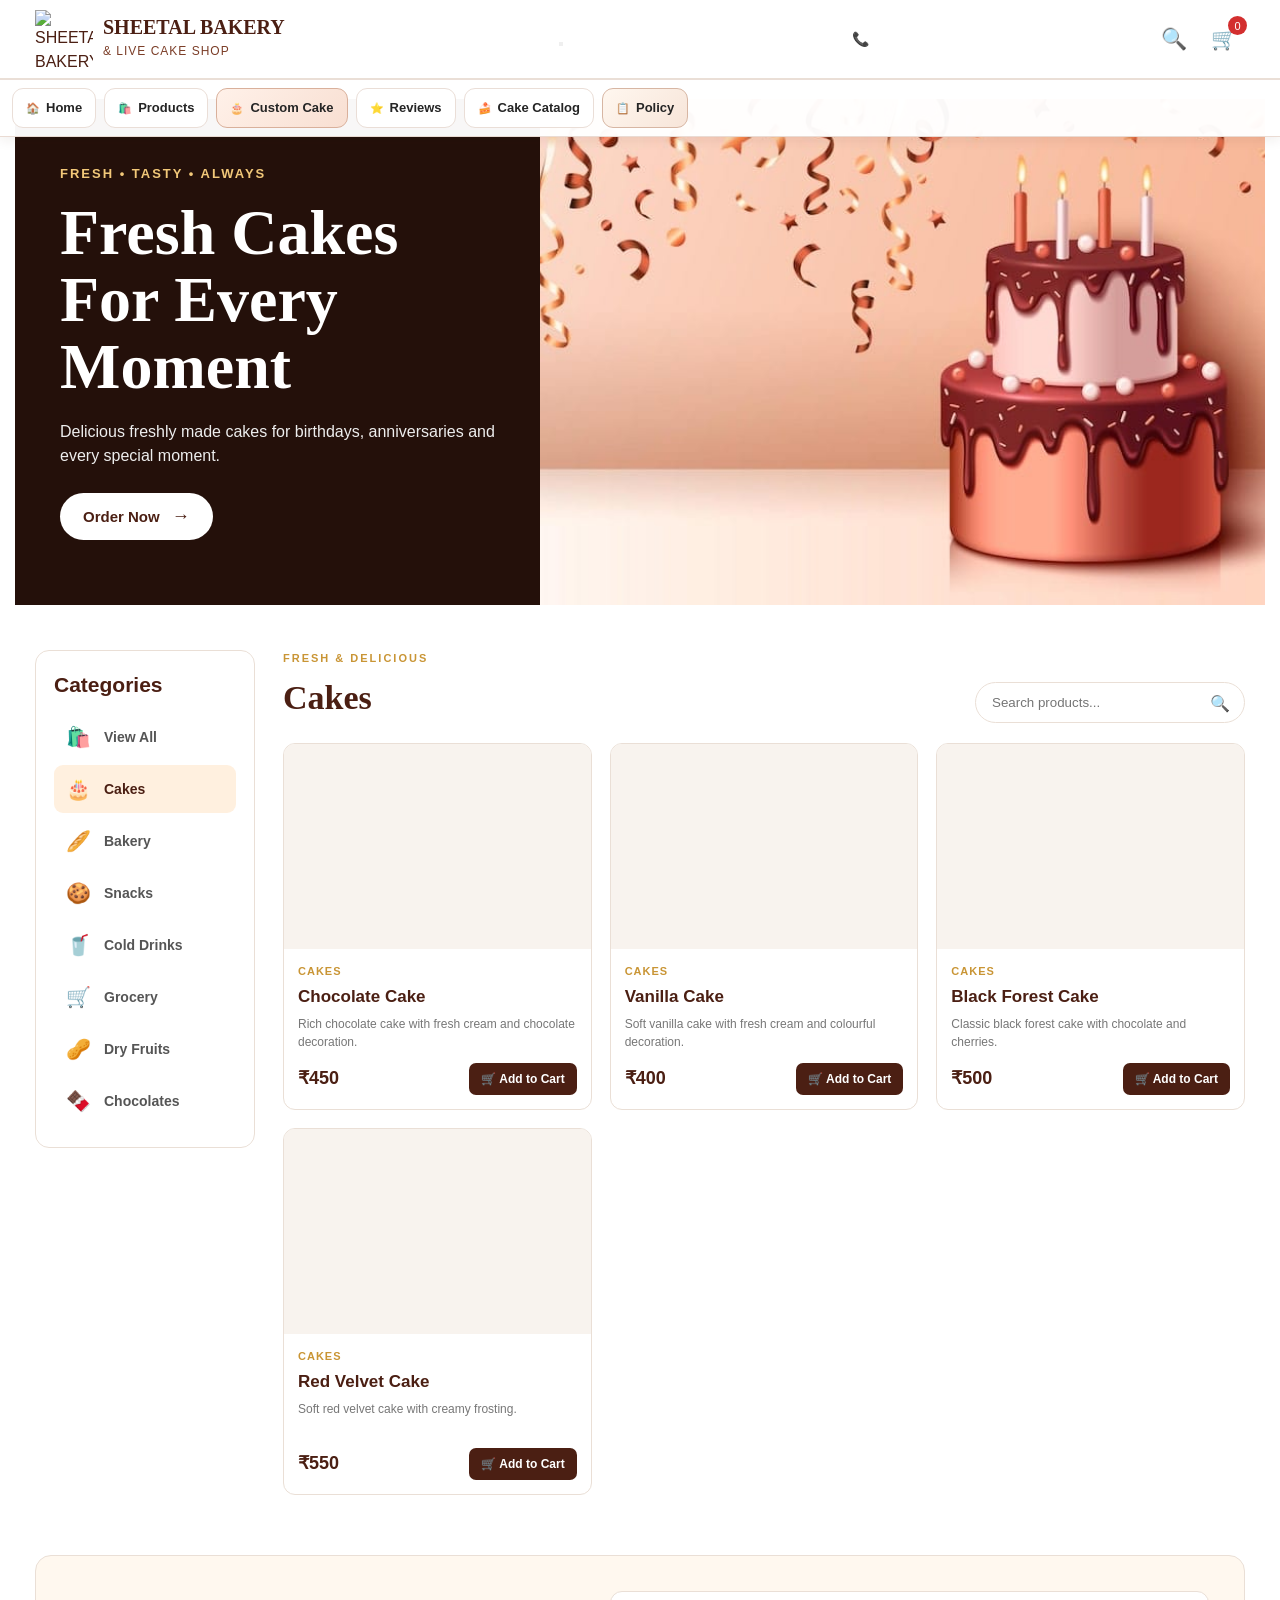
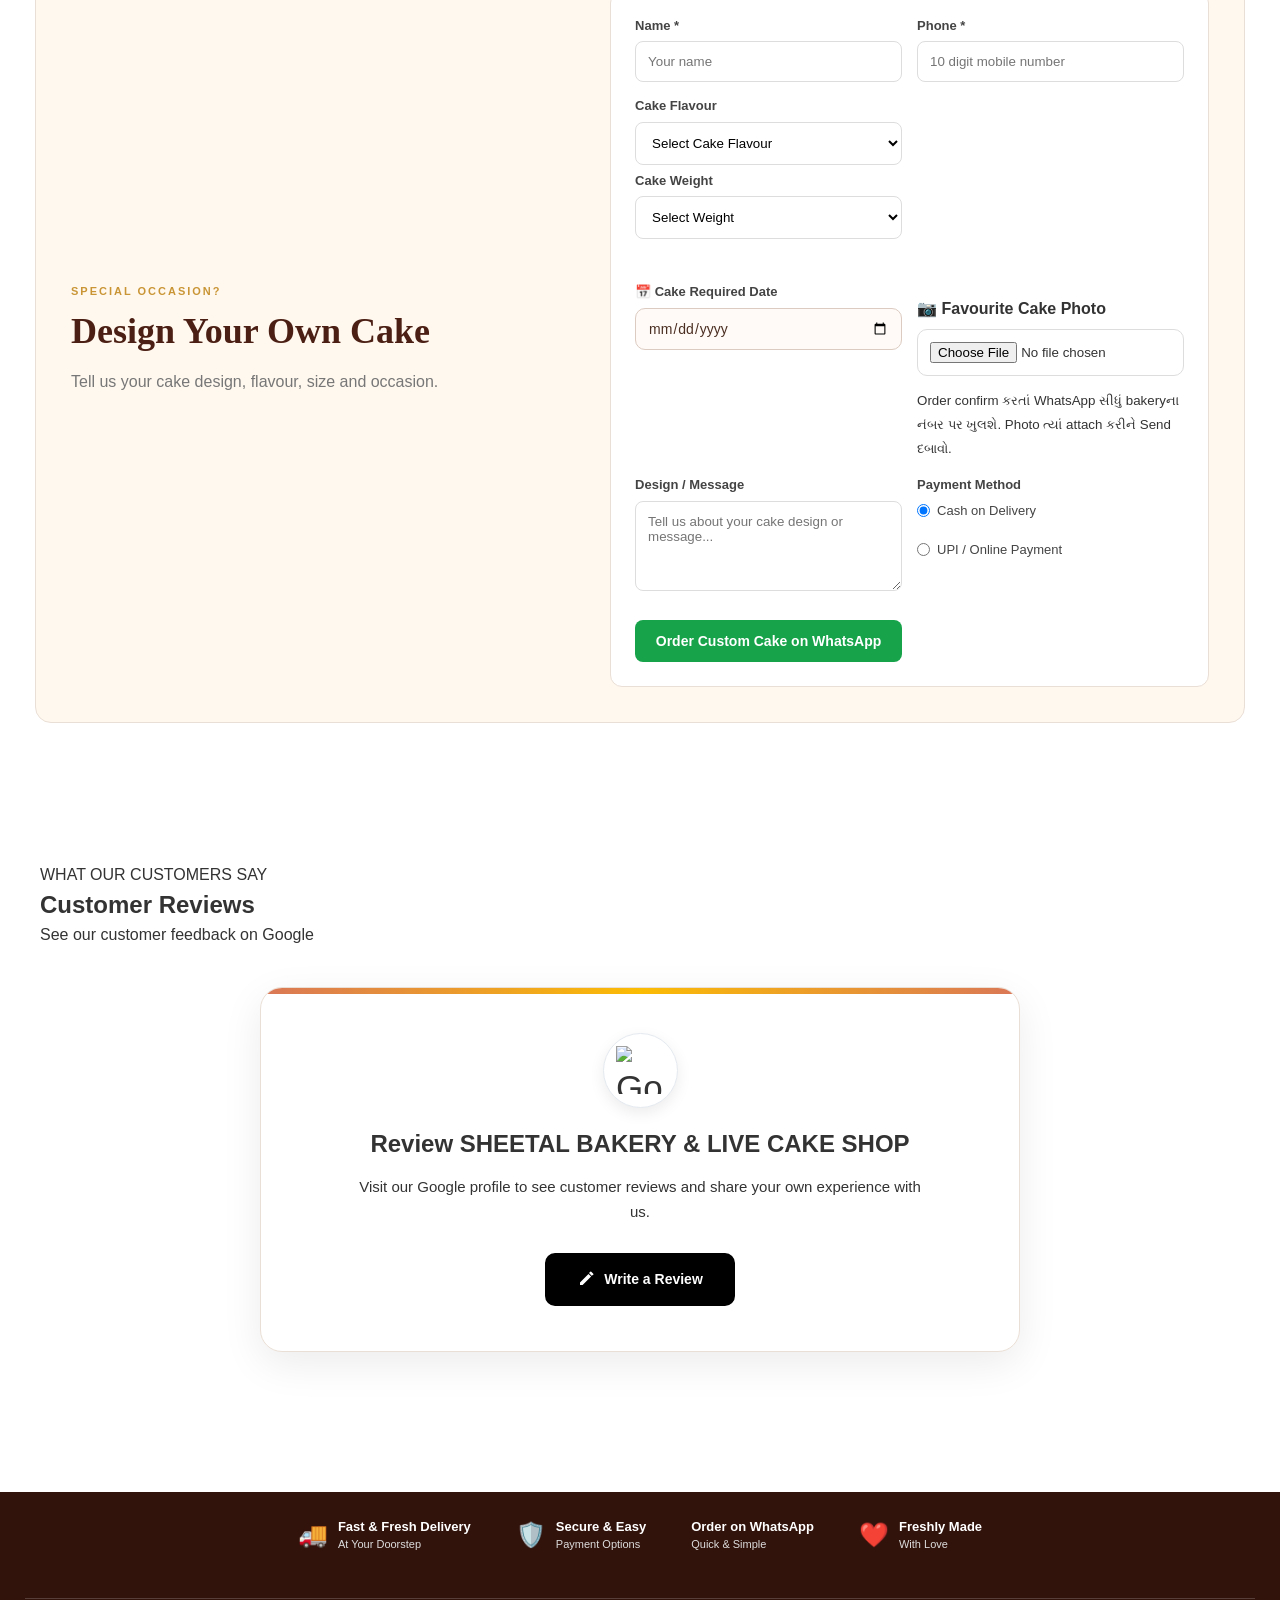
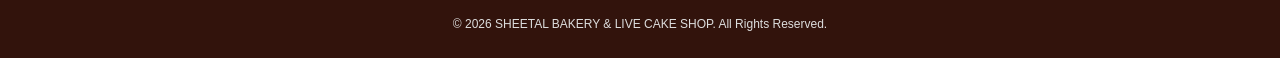
==== commit 7962a6da: "Add files via upload" ====
--- a/index.html
+++ b/index.html
@@ -593,6 +593,28 @@
 
         </div>
 
+        <div class="form-group">
+            <label>Payment Method</label>
+            <div class="radio-group">
+                <label>
+                    <input
+                        type="radio"
+                        name="customPaymentMethod"
+                        value="Cash on Delivery"
+                        checked
+                    >
+                    Cash on Delivery
+                </label>
+                <label>
+                    <input
+                        type="radio"
+                        name="customPaymentMethod"
+                        value="UPI / Online Payment"
+                    >
+                    UPI / Online Payment
+                </label>
+            </div>
+        </div>
 
         <button
             type="submit"
@@ -604,6 +626,37 @@
 
 
     </form>
+
+    <section id="customCakePaymentSection" class="upi-payment" hidden>
+        <h3>Pay for Your Custom Cake</h3>
+        <p>First confirm the final price with the bakery on WhatsApp, then enter that exact amount below.</p>
+        <label for="customCakeQuotedAmount">Confirmed cake price (₹)</label>
+        <input
+            type="number"
+            id="customCakeQuotedAmount"
+            min="0.01"
+            step="0.01"
+            inputmode="decimal"
+            placeholder="Enter the price confirmed by the bakery"
+        >
+        <button type="button" id="customCakeGenerateQr" class="whatsapp-button">
+            Generate Payment QR
+        </button>
+        <div id="customCakeQrPayment" hidden>
+            <div id="customCakeQrCode" class="upi-qr-code" aria-label="Custom cake UPI payment QR code"></div>
+            <strong id="customCakePaymentAmount" class="upi-payment-amount"></strong>
+            <p id="customCakeQrCountdown" class="upi-qr-countdown" aria-live="polite"></p>
+            <a id="customCakeUpiAppLink" class="upi-app-link">Open UPI app</a>
+            <small>
+                The QR and link refresh every 3 minutes. Refreshing here cannot cancel a payment
+                already opened in another app. Payment is not automatically verified; the shop
+                will check it manually.
+            </small>
+            <button type="button" id="customCakePaidButton" class="whatsapp-button">
+                I have paid — Send order on WhatsApp
+            </button>
+        </div>
+    </section>
 
 
 </section>
@@ -1027,8 +1080,7 @@
                         Cash on Delivery
 
                     </label>
-
-
+                    </label>
                     <label>
 
                         <input
@@ -1111,6 +1163,20 @@
             </strong>
 
         </div>
+
+        <section id="upiPaymentSection" class="upi-payment" hidden>
+            <h3>Pay with UPI</h3>
+            <p>Scan this QR code or open your UPI app. Pay the exact amount shown.</p>
+            <div id="upiQrCode" class="upi-qr-code" aria-label="UPI payment QR code"></div>
+            <strong id="upiPaymentAmount" class="upi-payment-amount"></strong>
+            <p id="upiQrCountdown" class="upi-qr-countdown" aria-live="polite"></p>
+            <a id="upiAppLink" class="upi-app-link">Open UPI app</a>
+            <small>
+                The QR and link refresh every 3 minutes. Refreshing here cannot cancel a
+                payment already opened in another app. Payment is not automatically verified;
+                the shop will check it manually.
+            </small>
+        </section>
 
 
     <button type="button"
@@ -1351,7 +1417,7 @@
 
 <!-- ================= END RETURN POLICY ================= -->
 
-<script src="https://checkout.razorpay.com/v1/checkout.js"></script>
+<script src="https://cdnjs.cloudflare.com/ajax/libs/qrcodejs/1.0.0/qrcode.min.js"></script>
 <script src="products-defaults.js"></script>
 <script src="script.js"></script>
 <script type="module" src="firebase-store.js"></script>
--- a/style.css
+++ b/style.css
@@ -1267,6 +1267,90 @@
   color: var(--brown);
 
   padding-top: 15px;
+}
+
+.upi-payment {
+  margin-top: 20px;
+  padding: 18px;
+  text-align: center;
+  background: var(--cream);
+  border: 1px solid var(--border);
+  border-radius: 12px;
+}
+
+.upi-payment[hidden] {
+  display: none;
+}
+
+.upi-payment h3 {
+  margin: 0 0 8px;
+  color: var(--brown);
+}
+
+.upi-payment p {
+  margin: 8px 0;
+}
+
+.upi-qr-code {
+  display: flex;
+  justify-content: center;
+  min-height: 220px;
+  margin: 14px auto;
+}
+
+.upi-qr-code img,
+.upi-qr-code canvas {
+  max-width: 100%;
+}
+
+.upi-payment-amount {
+  display: block;
+  color: var(--brown);
+  font-size: 20px;
+}
+
+.upi-qr-countdown {
+  color: var(--muted);
+  font-weight: 600;
+}
+
+.upi-app-link {
+  display: inline-block;
+  margin: 8px 0 12px;
+  padding: 10px 16px;
+  color: white;
+  background: var(--brown);
+  border-radius: 8px;
+  text-decoration: none;
+}
+
+.upi-payment small {
+  display: block;
+  line-height: 1.5;
+  color: var(--muted);
+}
+
+#customCakePaymentSection {
+  margin: 20px auto;
+  max-width: 650px;
+}
+
+#customCakeQuotedAmount {
+  display: block;
+  width: 100%;
+  margin: 10px 0;
+  padding: 12px;
+  border: 1px solid var(--border);
+  border-radius: 8px;
+  font: inherit;
+}
+
+#customCakeQrPayment {
+  margin-top: 16px;
+}
+
+#customCakePaidButton {
+  margin-top: 14px;
 }
 
 /* =====================================================
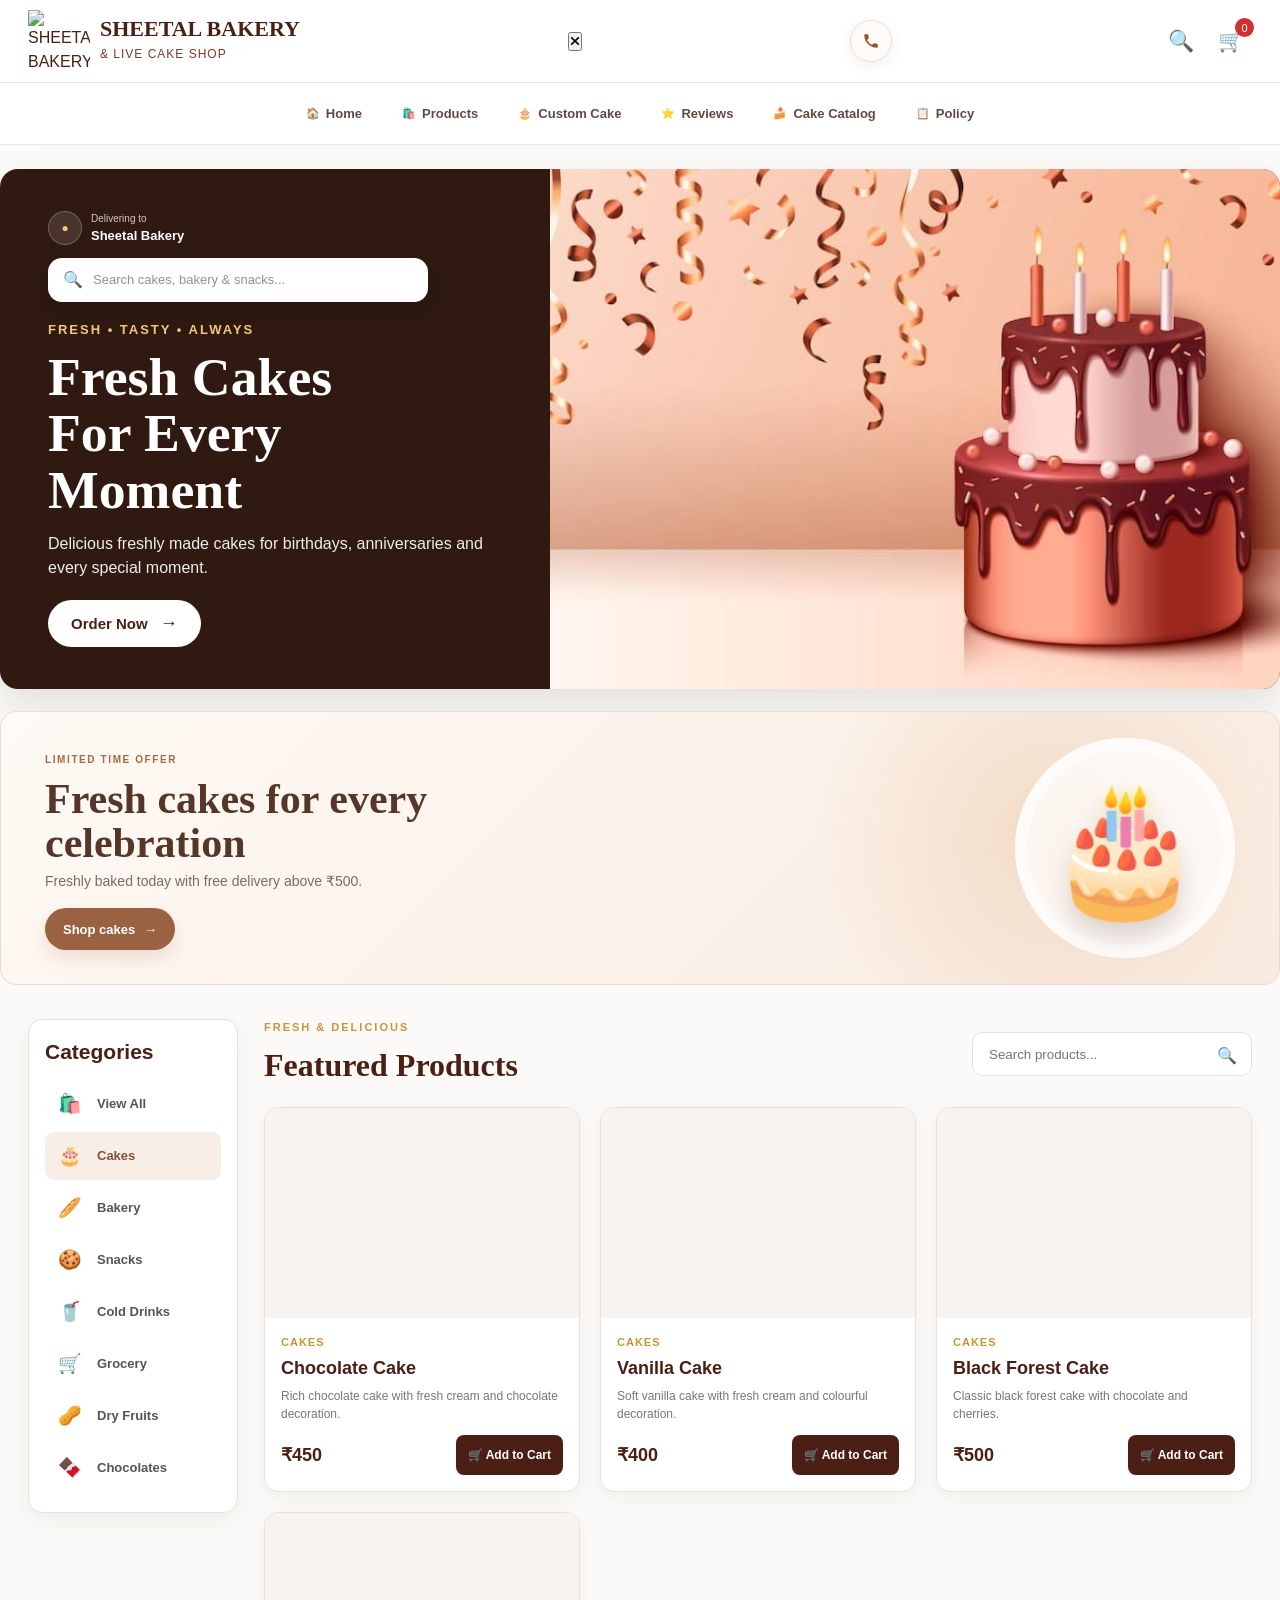
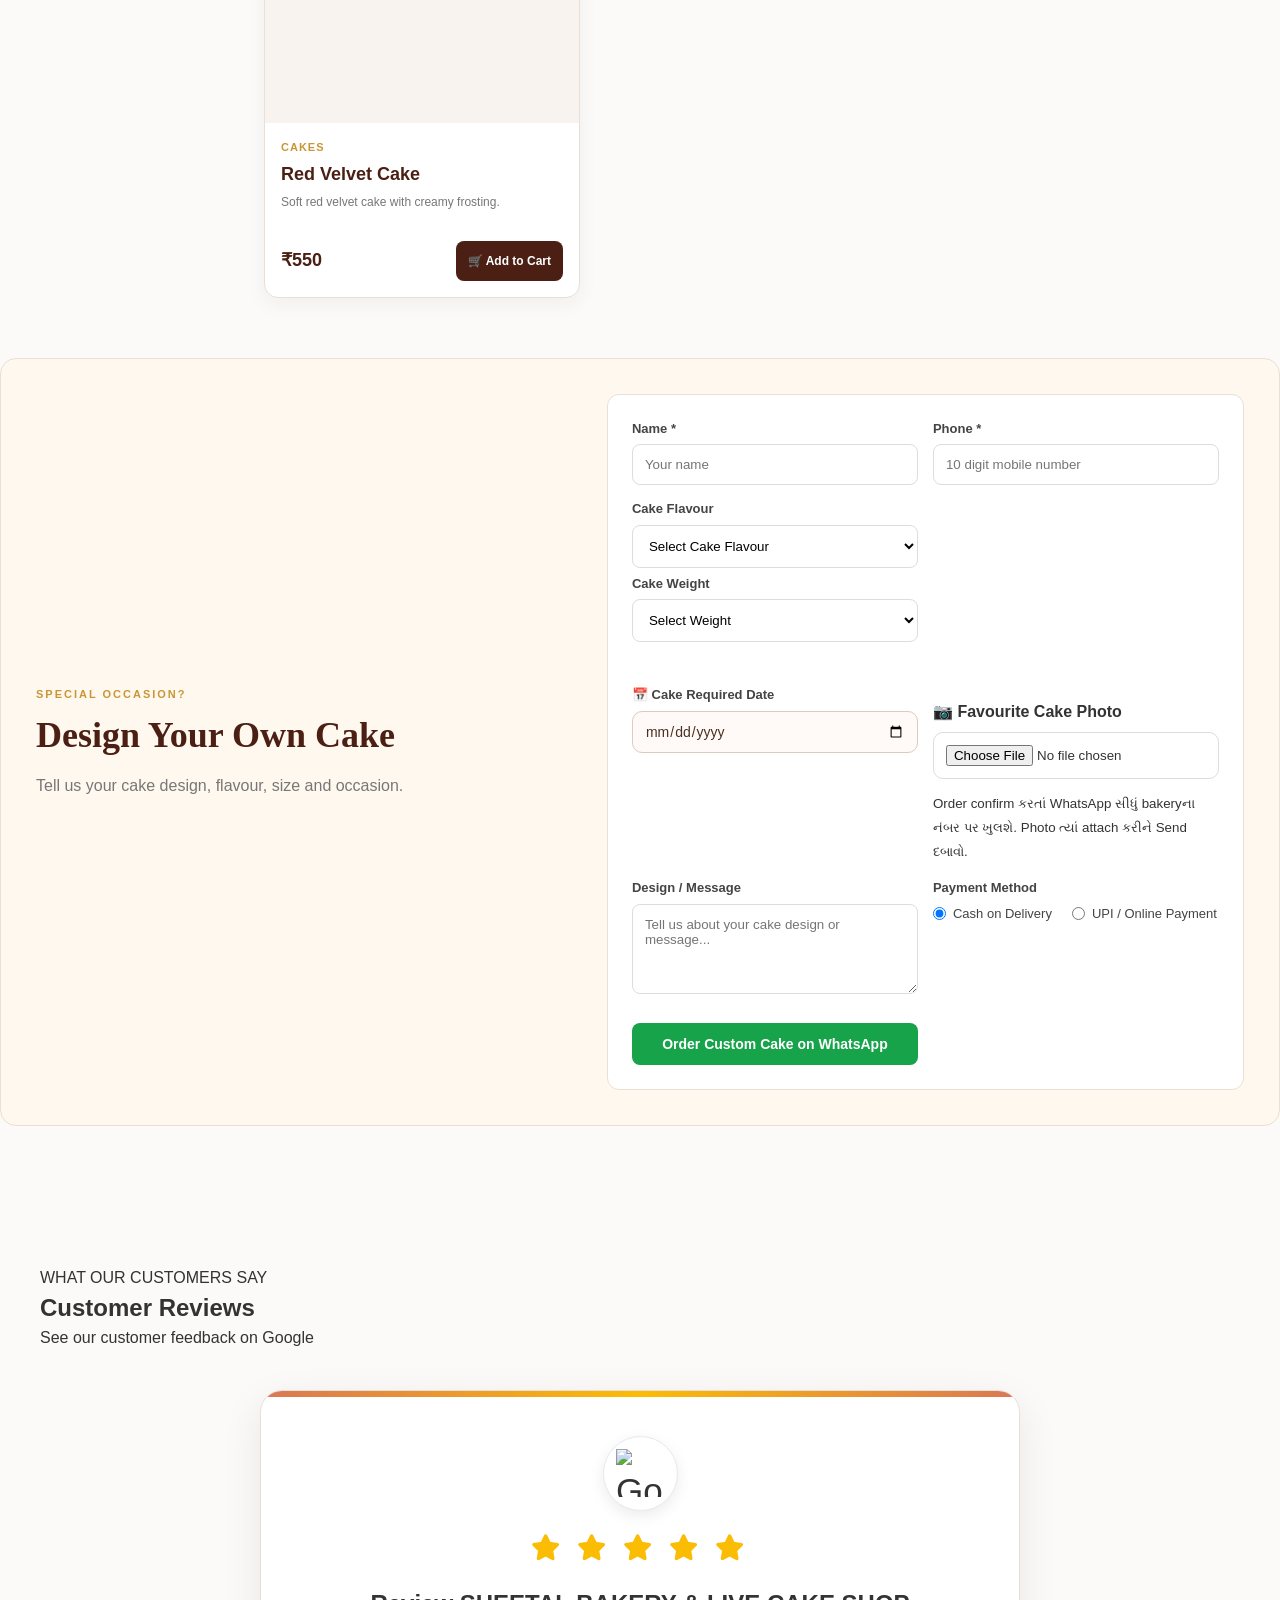
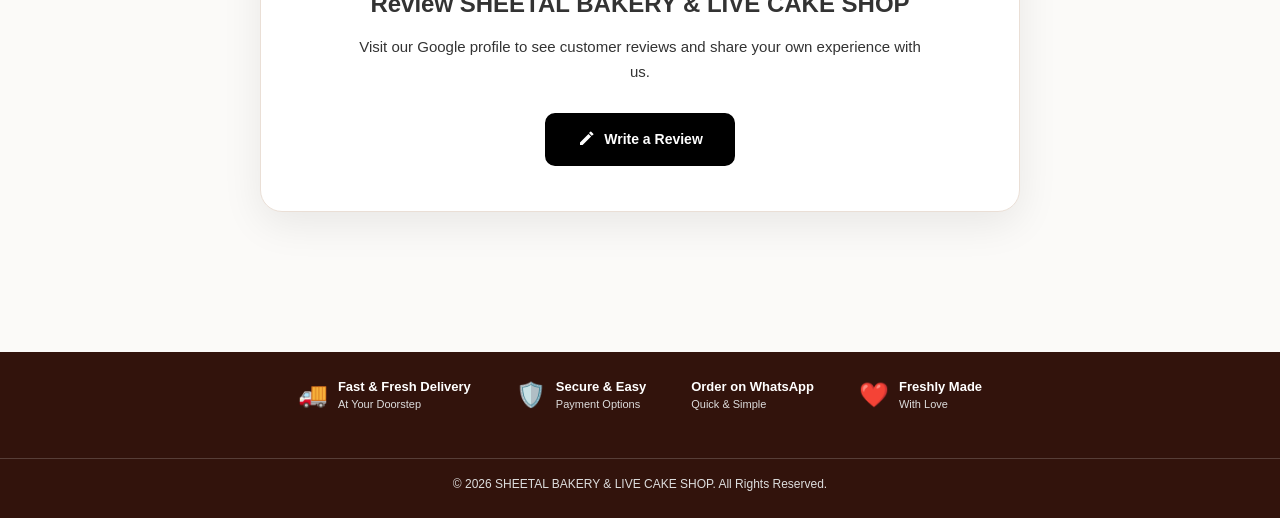
==== commit b2d08e29: "Add files via upload" ====
--- a/index.html
+++ b/index.html
@@ -12,6 +12,9 @@
           content="SHEETAL BAKERY & LIVE CAKE SHOP - Fresh Cakes, Bakery, Snacks, Cold Drinks and More.">
 
     <title>SHEETAL BAKERY & LIVE CAKE SHOP</title>
+
+    <link rel="stylesheet"
+          href="https://cdnjs.cloudflare.com/ajax/libs/font-awesome/6.7.2/css/all.min.css">
 
     <link rel="stylesheet" href="style.css">
 
@@ -70,20 +73,46 @@
 </nav>
 
 <div class="top-contact">
-    <button class="contact-icon-btn" onclick="toggleContactNumbers()">
-        <i class="fa-solid fa-phone"></i>
-        <span>📞</span>
+    <button
+        class="contact-icon-btn"
+        onclick="toggleContactNumbers()"
+        aria-label="Show bakery phone numbers"
+        aria-controls="contactNumbers"
+        aria-expanded="false">
+        <svg class="contact-svg-icon" viewBox="0 0 24 24" aria-hidden="true">
+            <path d="M6.62 10.79a15.46 15.46 0 006.59 6.59l2.2-2.2a1 1 0 011.02-.24c1.12.37 2.33.57 3.57.57a1 1 0 011 1V20a1 1 0 01-1 1C10.61 21 3 13.39 3 4a1 1 0 011-1h3.5a1 1 0 011 1c0 1.24.2 2.45.57 3.57a1 1 0 01-.25 1.02l-2.2 2.2z"/>
+        </svg>
     </button>
 
     <div class="contact-numbers" id="contactNumbers">
+        <div class="contact-heading">
+            <span>Call the bakery</span>
+            <small>Tap a number to call</small>
+        </div>
         <a href="tel:+917874131575">
-            <i class="fa-solid fa-phone"></i>
-            7874131575
+            <span class="contact-phone-icon">
+                <svg class="contact-svg-icon" viewBox="0 0 24 24" aria-hidden="true">
+                    <path d="M6.62 10.79a15.46 15.46 0 006.59 6.59l2.2-2.2a1 1 0 011.02-.24c1.12.37 2.33.57 3.57.57a1 1 0 011 1V20a1 1 0 01-1 1C10.61 21 3 13.39 3 4a1 1 0 011-1h3.5a1 1 0 011 1c0 1.24.2 2.45.57 3.57a1 1 0 01-.25 1.02l-2.2 2.2z"/>
+                </svg>
+            </span>
+            <span class="contact-number">
+                <small>Primary</small>
+                <strong>7874131575</strong>
+            </span>
+            <i class="fa-solid fa-chevron-right contact-arrow"></i>
         </a>
 
         <a href="tel:+919723687308">
-            <i class="fa-solid fa-phone"></i>
-            9723687308
+            <span class="contact-phone-icon">
+                <svg class="contact-svg-icon" viewBox="0 0 24 24" aria-hidden="true">
+                    <path d="M6.62 10.79a15.46 15.46 0 006.59 6.59l2.2-2.2a1 1 0 011.02-.24c1.12.37 2.33.57 3.57.57a1 1 0 011 1V20a1 1 0 01-1 1C10.61 21 3 13.39 3 4a1 1 0 011-1h3.5a1 1 0 011 1c0 1.24.2 2.45.57 3.57a1 1 0 01-.25 1.02l-2.2 2.2z"/>
+                </svg>
+            </span>
+            <span class="contact-number">
+                <small>Alternate</small>
+                <strong>9723687308</strong>
+            </span>
+            <i class="fa-solid fa-chevron-right contact-arrow"></i>
         </a>
     </div>
 </div>
@@ -173,6 +202,24 @@
 
     <div class="hero-content">
 
+        <div class="bakery-location">
+            <span class="location-pin">●</span>
+            <div>
+                <small>Delivering to</small>
+                <strong>Sheetal Bakery</strong>
+            </div>
+        </div>
+
+        <div class="hero-search">
+            <span>🔍</span>
+            <input
+                type="text"
+                id="heroSearchInput"
+                placeholder="Search cakes, bakery & snacks..."
+                autocomplete="off"
+            >
+        </div>
+
         <p class="hero-small">
             FRESH • TASTY • ALWAYS
         </p>
@@ -218,6 +265,20 @@
     </div>
 
 
+</section>
+
+<section class="offer-strip" aria-label="Special bakery offer">
+    <div class="offer-copy">
+        <small>LIMITED TIME OFFER</small>
+        <h2>Fresh cakes for every celebration</h2>
+        <p>Freshly baked today with free delivery above ₹500.</p>
+        <button type="button" onclick="filterProducts('Cakes', document.querySelector('.category[data-category=&quot;Cakes&quot;]'))">
+            Shop cakes <span>→</span>
+        </button>
+    </div>
+    <div class="offer-cake">
+        <span>🎂</span>
+    </div>
 </section>
 
 
@@ -661,6 +722,32 @@
 
 </section>
 
+<nav class="app-bottom-nav" aria-label="Mobile navigation">
+    <a href="#home" class="app-nav-item active">
+        <span class="app-nav-icon">⌂</span>
+        <span>Home</span>
+    </a>
+    <a href="#products" class="app-nav-item">
+        <span class="app-nav-icon">♙</span>
+        <span>Explore</span>
+    </a>
+    <a href="#custom-cake" class="app-nav-item">
+        <span class="app-nav-icon">♡</span>
+        <span>Wishlist</span>
+    </a>
+    <button type="button" class="app-nav-item" onclick="openCart()">
+        <span class="app-nav-icon app-cart-icon">
+            ♡
+            <span id="bottomCartCount">0</span>
+        </span>
+        <span>Cart</span>
+    </button>
+    <a href="policy.html" class="app-nav-item">
+        <span class="app-nav-icon">◎</span>
+        <span>Profile</span>
+    </a>
+</nav>
+
 
 <!-- =====================================================
      PRODUCT MODAL
@@ -1250,6 +1337,16 @@
 
         </button>
 
+        <button
+            type="button"
+            id="sendBillWhatsApp"
+            class="whatsapp-button"
+            onclick="sendOrderBillWhatsApp()">
+
+            📄 Send Bill PDF on WhatsApp
+
+        </button>
+
 
         <button
             class="home-button"
@@ -1418,6 +1515,7 @@
 <!-- ================= END RETURN POLICY ================= -->
 
 <script src="https://cdnjs.cloudflare.com/ajax/libs/qrcodejs/1.0.0/qrcode.min.js"></script>
+<script src="https://cdnjs.cloudflare.com/ajax/libs/jspdf/2.5.1/jspdf.umd.min.js"></script>
 <script src="products-defaults.js"></script>
 <script src="script.js"></script>
 <script type="module" src="firebase-store.js"></script>
--- a/style.css
+++ b/style.css
@@ -5029,6 +5029,10 @@
     box-shadow: 0 8px 18px rgba(37, 211, 102, 0.2);
 }
 
+#successOverlay #sendBillWhatsApp {
+    margin-top: 8px;
+}
+
 #successOverlay .home-button {
     margin-top: 11px;
     border-color: #e8d9c9;
@@ -5115,6 +5119,280 @@
     transition: none;
 }
 
+/* Mobile-first bakery home */
+.bakery-location {
+    display: flex;
+    align-items: center;
+    gap: 9px;
+    width: fit-content;
+    margin-bottom: 12px;
+    color: #fff;
+}
+
+.location-pin {
+    width: 34px;
+    height: 34px;
+    display: grid;
+    place-items: center;
+    border: 1px solid rgba(255, 255, 255, 0.22);
+    border-radius: 50%;
+    background: rgba(255, 255, 255, 0.12);
+    color: #f2c879;
+    font-size: 12px;
+}
+
+.bakery-location div {
+    display: flex;
+    flex-direction: column;
+}
+
+.bakery-location small {
+    color: #d9c5b9;
+    font-size: 10px;
+}
+
+.bakery-location strong {
+    font-size: 13px;
+}
+
+.hero-search {
+    width: 100%;
+    max-width: 390px;
+    height: 48px;
+    display: flex;
+    align-items: center;
+    gap: 10px;
+    margin-bottom: 20px;
+    padding: 0 14px;
+    border: 1px solid rgba(255, 255, 255, 0.25);
+    border-radius: 14px;
+    background: #fff;
+    box-shadow: 0 10px 24px rgba(0, 0, 0, 0.12);
+}
+
+.hero-search span {
+    font-size: 16px;
+}
+
+.hero-search input {
+    width: 100%;
+    border: 0;
+    outline: 0;
+    background: transparent;
+    color: #3d2b22;
+    font-size: 13px;
+}
+
+.hero-search input::placeholder {
+    color: #9b8f88;
+}
+
+.offer-strip {
+    max-width: 1250px;
+    min-height: 210px;
+    margin: 22px auto 0;
+    padding: 28px 38px;
+    display: grid;
+    grid-template-columns: 1fr 230px;
+    align-items: center;
+    border: 1px solid #eadbd1;
+    border-radius: 22px;
+    overflow: hidden;
+    background:
+        radial-gradient(circle at 82% 45%, rgba(224, 171, 118, 0.28), transparent 22%),
+        linear-gradient(135deg, #fffaf5 0%, #f8eadf 100%);
+}
+
+.offer-copy small {
+    color: #a96842;
+    font-size: 10px;
+    font-weight: 800;
+    letter-spacing: 0.16em;
+}
+
+.offer-copy h2 {
+    max-width: 520px;
+    margin: 7px 0 6px;
+    color: #563629;
+    font-family: Georgia, serif;
+    font-size: clamp(28px, 4vw, 42px);
+    line-height: 1.05;
+}
+
+.offer-copy p {
+    color: #7d6b61;
+    font-size: 14px;
+}
+
+.offer-copy button {
+    min-height: 42px;
+    margin-top: 16px;
+    padding: 0 18px;
+    border: 0;
+    border-radius: 22px;
+    background: #9a6242;
+    color: #fff;
+    font-size: 13px;
+    font-weight: 700;
+    box-shadow: 0 8px 18px rgba(154, 98, 66, 0.18);
+}
+
+.offer-copy button span {
+    margin-left: 5px;
+}
+
+.offer-cake {
+    display: grid;
+    place-items: center;
+    width: 190px;
+    height: 190px;
+    justify-self: end;
+    border-radius: 50%;
+    background: rgba(255, 255, 255, 0.72);
+    box-shadow: inset 0 0 0 12px rgba(255, 255, 255, 0.55);
+}
+
+.offer-cake span {
+    font-size: 112px;
+    filter: drop-shadow(0 14px 12px rgba(78, 47, 32, 0.18));
+}
+
+.shop-section {
+    margin-top: 28px;
+}
+
+@media (max-width: 700px) {
+    .hero {
+        min-height: auto;
+        border-radius: 0 0 24px 24px;
+        background: #fffaf6;
+        margin: 0;
+    }
+
+    .hero-content {
+        order: 0;
+        padding: 22px 16px 26px;
+        color: #3d2b22;
+        background: #fffaf6;
+    }
+
+    .hero-image {
+        display: none;
+    }
+
+    .hero-image img {
+        min-height: 210px;
+    }
+
+    .bakery-location {
+        margin-bottom: 10px;
+    }
+
+    .hero-search {
+        max-width: none;
+        height: 44px;
+        margin-bottom: 16px;
+    }
+
+    .hero-small {
+        margin-bottom: 8px;
+        font-size: 10px;
+    }
+
+    .hero h2 {
+        margin-bottom: 12px;
+        font-size: 34px;
+    }
+
+    .hero-description {
+        margin-bottom: 16px;
+        font-size: 13px;
+    }
+
+    .offer-strip {
+        min-height: 190px;
+        margin: 14px 12px 0;
+        padding: 22px 18px;
+        grid-template-columns: 1fr 92px;
+        border-radius: 16px;
+    }
+
+    .offer-copy h2 {
+        max-width: 250px;
+        font-size: 24px;
+    }
+
+    .offer-copy p {
+        max-width: 220px;
+        font-size: 12px;
+    }
+
+    .offer-cake {
+        width: 92px;
+        height: 92px;
+    }
+
+    .offer-cake span {
+        font-size: 58px;
+    }
+
+    .shop-section {
+        margin-top: 18px;
+    }
+
+    .category-sidebar {
+        border: 0;
+        background: transparent;
+        padding: 2px 0 8px;
+    }
+
+    .category {
+        min-width: 74px;
+        width: 74px;
+        flex-direction: column;
+        gap: 5px;
+        padding: 8px 5px;
+        text-align: center;
+        border: 1px solid #eee3db;
+        background: #fff;
+        border-radius: 12px;
+    }
+
+    .category span {
+        width: 38px;
+        height: 38px;
+        display: grid;
+        place-items: center;
+        border-radius: 50%;
+        background: #fff5ed;
+    }
+
+    .category b {
+        font-size: 11px;
+        line-height: 1.1;
+    }
+
+    .products-header {
+        margin-bottom: 12px;
+    }
+
+    .products-header .section-label {
+        display: none;
+    }
+
+    .products-header h2 {
+        font-size: 22px;
+    }
+
+    .product-card {
+        border-radius: 14px;
+    }
+
+    .product-description {
+        display: none;
+    }
+}
+
 #reviews .google-review-btn:focus-visible,
 #reviews .google-write-btn:focus-visible {
     outline: 2px solid #fbbc04;
@@ -5141,57 +5419,941 @@
 }
 
 .contact-icon-btn {
-    border: none;
-    background: transparent;
-    color: inherit;
+    width: 42px;
+    height: 42px;
+    border: 1px solid #eadfd6;
+    border-radius: 50%;
+    background: #fffaf6;
+    color: #8e5435;
     cursor: pointer;
     display: flex;
     align-items: center;
     justify-content: center;
-    gap: 5px;
     font-family: inherit;
-    font-size: 14px;
-    padding: 8px 10px;
+    box-shadow: 0 4px 14px rgba(90, 55, 35, 0.08);
+    transition: 180ms ease;
 }
 
 .contact-icon-btn i {
-    font-size: 18px;
+    font-size: 16px;
+}
+
+.contact-svg-icon {
+    width: 18px;
+    height: 18px;
+    fill: currentColor;
+}
+
+.contact-icon-btn i::before,
+.contact-phone-icon i::before {
+    display: inline-block;
+}
+
+.contact-icon-btn:hover,
+.contact-icon-btn[aria-expanded="true"] {
+    border-color: #c98a63;
+    background: #9a6242;
+    color: #ffffff;
+    transform: translateY(-1px);
 }
 
 .contact-numbers {
     display: none;
     position: absolute;
-    top: calc(100% + 8px);
+    top: calc(100% + 12px);
     right: 0;
-    width: 190px;
-    background: #ffffff;
-    border: 1px solid #eaded7;
-    border-radius: 12px;
-    padding: 8px;
-    box-shadow: 0 10px 25px rgba(0, 0, 0, 0.15);
+    width: 260px;
+    background: rgba(255, 255, 255, 0.98);
+    border: 1px solid #eadfd6;
+    border-radius: 18px;
+    padding: 10px;
+    box-shadow: 0 16px 38px rgba(75, 43, 28, 0.18);
     z-index: 9999;
+    overflow: hidden;
+    animation: contactMenuIn 160ms ease-out;
 }
 
 .contact-numbers.show {
     display: block;
+}
+
+.contact-heading {
+    display: flex;
+    flex-direction: column;
+    gap: 2px;
+    padding: 8px 9px 10px;
+    border-bottom: 1px solid #f0e7df;
+    margin-bottom: 6px;
+}
+
+.contact-heading span {
+    color: #563629;
+    font-size: 14px;
+    font-weight: 800;
+}
+
+.contact-heading small {
+    color: #9b8b82;
+    font-size: 11px;
 }
 
 .contact-numbers a {
     display: flex;
     align-items: center;
-    gap: 9px;
-    padding: 11px 10px;
-    color: #252525;
+    gap: 10px;
+    min-height: 58px;
+    padding: 8px 9px;
+    color: #3e2d25;
     text-decoration: none;
-    border-radius: 8px;
-    font-weight: 600;
+    border-radius: 11px;
+    transition: 180ms ease;
 }
 
 .contact-numbers a:hover {
-    background: #f6e3d8;
-    color: #b9573a;
-}
-
-.contact-numbers a i {
-    color: #d97757;
-}
+    background: #fbf1e9;
+    color: #7d4930;
+    transform: translateX(2px);
+}
+
+.contact-phone-icon {
+    width: 38px;
+    height: 38px;
+    flex: 0 0 38px;
+    display: grid;
+    place-items: center;
+    border-radius: 50%;
+    background: #edf7ef;
+    color: #2f8b4a;
+}
+
+.contact-phone-icon i {
+    font-size: 14px;
+}
+
+.contact-number {
+    display: flex;
+    flex: 1;
+    flex-direction: column;
+    gap: 1px;
+}
+
+.contact-number small {
+    color: #a39790;
+    font-size: 10px;
+    font-weight: 700;
+    text-transform: uppercase;
+    letter-spacing: 0.08em;
+}
+
+.contact-number strong {
+    font-size: 15px;
+    letter-spacing: 0.02em;
+}
+
+.contact-arrow {
+    color: #bdac9f;
+    font-size: 11px;
+}
+
+@keyframes contactMenuIn {
+    from {
+        opacity: 0;
+        transform: translateY(-6px) scale(0.98);
+    }
+    to {
+        opacity: 1;
+        transform: translateY(0) scale(1);
+    }
+}
+
+@media (max-width: 480px) {
+    .contact-numbers {
+        position: fixed;
+        top: 68px;
+        right: 12px;
+        width: min(260px, calc(100vw - 24px));
+    }
+
+    .contact-icon-btn {
+        width: 38px;
+        height: 38px;
+    }
+}
+
+@media (max-width: 700px) {
+    body {
+        padding-bottom: 76px;
+    }
+
+    .header {
+        min-height: 64px;
+        background: rgba(255, 255, 255, 0.97);
+        backdrop-filter: blur(12px);
+    }
+
+    .header-container {
+        min-height: 64px;
+        padding: 8px 12px;
+    }
+
+    .logo-area {
+        min-width: 0;
+    }
+
+    .logo {
+        width: 44px;
+        height: 44px;
+    }
+
+    .logo-text h1 {
+        display: none;
+    }
+
+    .logo-text span {
+        display: none;
+    }
+
+    .top-contact {
+        margin-left: auto;
+    }
+
+    .header-actions {
+        margin-left: 2px;
+    }
+
+    .icon-button,
+    .cart-button {
+        width: 38px;
+        height: 38px;
+    }
+
+    .main-navigation {
+        display: none !important;
+    }
+
+    .hero {
+        border-radius: 0;
+    }
+
+    .hero-content {
+        min-height: 132px;
+        padding: 12px 14px 14px;
+    }
+
+    .bakery-location {
+        display: flex;
+        color: #563629;
+    }
+
+    .bakery-location small {
+        color: #9e8e84;
+    }
+
+    .location-pin {
+        border: 0;
+        background: #fff0e5;
+        color: #a65f3f;
+    }
+
+    .hero-search {
+        margin: 10px 0 0;
+        border: 1px solid #eadfd6;
+        box-shadow: 0 5px 16px rgba(82, 52, 35, 0.08);
+    }
+
+    .hero-content .hero-small,
+    .hero-content h2,
+    .hero-description,
+    .hero-content .primary-button,
+    .hero-image {
+        display: none;
+    }
+
+    .offer-strip {
+        margin: 10px 12px 0;
+        border-radius: 14px;
+    }
+
+    .shop-section {
+        margin-top: 20px;
+    }
+
+    .category-sidebar {
+        margin: 0 -12px;
+        padding: 4px 12px 10px;
+    }
+
+    .products-grid {
+        grid-template-columns: repeat(2, minmax(0, 1fr));
+        gap: 11px;
+    }
+
+    .product-card {
+        border: 1px solid #eee5df;
+        box-shadow: 0 5px 16px rgba(67, 43, 31, 0.07);
+    }
+
+    .product-image {
+        height: 155px;
+    }
+
+    .product-name {
+        min-height: 34px;
+        font-size: 14px;
+    }
+
+    .product-bottom {
+        flex-direction: column;
+        align-items: flex-start;
+    }
+
+    .add-button {
+        width: 100%;
+        min-height: 38px;
+    }
+
+    .app-bottom-nav {
+        display: grid;
+        grid-template-columns: repeat(5, 1fr);
+        position: fixed;
+        left: 0;
+        right: 0;
+        bottom: 0;
+        z-index: 10000;
+        height: 68px;
+        padding: 7px 8px max(7px, env(safe-area-inset-bottom));
+        border-top: 1px solid #eadfd6;
+        background: rgba(255, 255, 255, 0.98);
+        box-shadow: 0 -8px 28px rgba(67, 43, 31, 0.11);
+        backdrop-filter: blur(12px);
+    }
+
+    .app-nav-item {
+        min-width: 0;
+        border: 0;
+        background: transparent;
+        color: #9b8f88;
+        display: flex;
+        flex-direction: column;
+        align-items: center;
+        justify-content: center;
+        gap: 3px;
+        text-decoration: none;
+        font-size: 10px;
+        font-weight: 700;
+    }
+
+    .app-nav-item.active {
+        color: #995f40;
+    }
+
+    .app-nav-icon {
+        min-width: 22px;
+        height: 23px;
+        position: relative;
+        display: grid;
+        place-items: center;
+        font-family: Arial, sans-serif;
+        font-size: 22px;
+        line-height: 1;
+    }
+
+    .app-cart-icon span {
+        position: absolute;
+        top: -7px;
+        right: -11px;
+        min-width: 17px;
+        height: 17px;
+        display: grid;
+        place-items: center;
+        padding: 0 4px;
+        border: 2px solid #fff;
+        border-radius: 20px;
+        background: #d65e45;
+        color: #fff;
+        font-size: 9px;
+    }
+}
+
+@media (min-width: 701px) {
+    .app-bottom-nav {
+        display: none;
+    }
+}
+
+/* Professional laptop and desktop storefront */
+@media (min-width: 701px) {
+    body {
+        background: #fbfaf8;
+    }
+
+    .header {
+        min-height: 82px;
+        background: rgba(255, 255, 255, 0.98);
+        backdrop-filter: blur(14px);
+    }
+
+    .header-container {
+        max-width: 1380px;
+        min-height: 82px;
+        padding: 10px 28px;
+    }
+
+    .logo {
+        width: 62px;
+        height: 62px;
+    }
+
+    .logo-text h1 {
+        font-size: 22px;
+    }
+
+    .logo-text span {
+        font-size: 12px;
+    }
+
+    .main-navigation {
+        position: relative !important;
+        top: auto !important;
+        height: 62px;
+        max-width: 1380px;
+        margin: 0 auto;
+        padding: 8px 28px;
+        border-top: 0;
+        border-bottom: 1px solid #eee5de;
+        background: #fff;
+        box-shadow: none;
+        justify-content: center;
+        overflow: visible;
+    }
+
+    .main-navigation .nav-btn {
+        height: 42px;
+        padding: 8px 16px;
+        border: 0;
+        border-radius: 8px;
+        background: transparent;
+        color: #5d4b43;
+        font-size: 13px;
+    }
+
+    .main-navigation .nav-btn:hover,
+    .main-navigation .nav-btn.active {
+        background: #f7eee7;
+        color: #8b5538;
+        border: 0;
+        box-shadow: none;
+        transform: none;
+    }
+
+    .nav-btn::after {
+        bottom: 2px;
+        background: #9a6242;
+    }
+
+    .hero {
+        max-width: 1380px;
+        min-height: 430px;
+        margin: 24px auto 0;
+        border-radius: 18px;
+        grid-template-columns: 43% 57%;
+        background: #2f1911;
+        box-shadow: 0 18px 40px rgba(61, 38, 26, 0.12);
+    }
+
+    .hero-content {
+        padding: 42px 48px;
+    }
+
+    .hero-search {
+        order: -1;
+        max-width: 380px;
+        height: 44px;
+        margin-bottom: 18px;
+    }
+
+    .bakery-location {
+        order: -2;
+        margin-bottom: 12px;
+    }
+
+    .hero-small {
+        margin-bottom: 10px;
+    }
+
+    .hero h2 {
+        margin-bottom: 14px;
+        font-size: clamp(42px, 4.2vw, 60px);
+    }
+
+    .hero-description {
+        margin-bottom: 20px;
+    }
+
+    .hero-image {
+        min-height: 430px;
+    }
+
+    .hero-image img {
+        min-height: 430px;
+    }
+
+    .offer-strip {
+        max-width: 1380px;
+        min-height: 190px;
+        margin: 22px auto 0;
+        grid-template-columns: 1fr 260px;
+        padding: 26px 44px;
+        border-radius: 16px;
+    }
+
+    .offer-cake {
+        width: 220px;
+        height: 220px;
+    }
+
+    .offer-cake span {
+        font-size: 128px;
+    }
+
+    .shop-section {
+        max-width: 1380px;
+        margin: 34px auto 50px;
+        padding: 0 28px;
+        grid-template-columns: 210px 1fr;
+        gap: 26px;
+    }
+
+    .category-sidebar {
+        top: 24px;
+        padding: 16px;
+        border-radius: 14px;
+        background: #fff;
+        box-shadow: 0 8px 24px rgba(72, 47, 34, 0.06);
+    }
+
+    .category {
+        height: 48px;
+        padding: 8px 10px;
+        border-radius: 9px;
+        font-size: 13px;
+    }
+
+    .category.active {
+        background: #f7eee7;
+        color: #815136;
+    }
+
+    .category span {
+        width: 30px;
+        font-size: 19px;
+    }
+
+    .products-header {
+        min-height: 62px;
+        margin-bottom: 18px;
+        align-items: center;
+    }
+
+    .products-header h2 {
+        font-size: 32px;
+    }
+
+    .search-box {
+        width: 280px;
+    }
+
+    .search-box input {
+        height: 44px;
+        border-radius: 10px;
+    }
+
+    .search-box span {
+        top: 12px;
+    }
+
+    .products-grid {
+        grid-template-columns: repeat(3, minmax(0, 1fr));
+        gap: 20px;
+    }
+
+    .product-card {
+        border-radius: 14px;
+        box-shadow: 0 6px 20px rgba(75, 43, 28, 0.05);
+    }
+
+    .product-image {
+        height: 210px;
+    }
+
+    .product-info {
+        padding: 16px;
+    }
+
+    .product-name {
+        min-height: 25px;
+        font-size: 18px;
+    }
+
+    .product-description {
+        font-size: 12px;
+    }
+
+    .add-button {
+        min-height: 40px;
+        border-radius: 8px;
+    }
+
+    .custom-cake-section {
+        max-width: 1380px;
+        margin-left: auto;
+        margin-right: auto;
+    }
+
+    .footer {
+        max-width: none;
+        padding-left: calc((100% - 1380px) / 2 + 28px);
+        padding-right: calc((100% - 1380px) / 2 + 28px);
+    }
+}
+
+@media (min-width: 701px) and (max-width: 1100px) {
+    .header-container,
+    .main-navigation,
+    .hero,
+    .offer-strip,
+    .shop-section,
+    .custom-cake-section {
+        max-width: 1020px;
+    }
+
+    .hero {
+        margin-left: 20px;
+        margin-right: 20px;
+    }
+
+    .hero-content {
+        padding: 36px 30px;
+    }
+
+    .offer-strip {
+        margin-left: 20px;
+        margin-right: 20px;
+    }
+
+    .shop-section {
+        grid-template-columns: 180px 1fr;
+        padding-left: 20px;
+        padding-right: 20px;
+    }
+
+    .products-grid {
+        grid-template-columns: repeat(2, minmax(0, 1fr));
+    }
+}
+
+/* Reference-matched mobile storefront */
+@media (max-width: 700px) {
+    body {
+        min-width: 320px;
+        background: #f8f8f6;
+        padding-bottom: 72px;
+    }
+
+    .header,
+    .main-navigation {
+        display: none !important;
+    }
+
+    .hero {
+        max-width: none;
+        min-height: 106px;
+        margin: 0;
+        border: 0;
+        border-radius: 0;
+        background: #fff;
+    }
+
+    .hero-content {
+        min-height: 106px;
+        padding: 12px 14px 10px;
+        justify-content: flex-start;
+        background: #fff;
+    }
+
+    .bakery-location {
+        height: 30px;
+        margin: 0 0 8px;
+    }
+
+    .location-pin {
+        width: 18px;
+        height: 18px;
+        border: 0;
+        background: transparent;
+        color: #ad7542;
+        font-size: 11px;
+    }
+
+    .bakery-location small {
+        display: none;
+    }
+
+    .bakery-location strong {
+        color: #9a5e32;
+        font-size: 11px;
+    }
+
+    .hero-search {
+        height: 44px;
+        max-width: none;
+        margin: 0;
+        border: 1px solid #e7e7e2;
+        border-radius: 8px;
+        background: #fff;
+        box-shadow: none;
+    }
+
+    .hero-search::after {
+        content: "";
+        width: 30px;
+        height: 30px;
+        flex: 0 0 30px;
+        border-radius: 7px;
+        background:
+            linear-gradient(#fff, #fff) padding-box,
+            #f2f2ef;
+        box-shadow: inset 0 0 0 1px #ecece8;
+    }
+
+    .hero-search input {
+        font-size: 12px;
+    }
+
+    .offer-strip {
+        min-height: 132px;
+        margin: 10px 14px 0;
+        padding: 14px 12px 12px 16px;
+        grid-template-columns: 1fr 128px;
+        border: 0;
+        border-radius: 12px;
+        background:
+            linear-gradient(90deg, #ececf3 0%, #f5f5f7 54%, #e6e7ec 100%);
+    }
+
+    .offer-copy small {
+        color: #777;
+        font-size: 7px;
+    }
+
+    .offer-copy h2 {
+        max-width: 180px;
+        margin: 5px 0 3px;
+        color: #202020;
+        font-family: Georgia, serif;
+        font-size: 19px;
+        line-height: 1.02;
+    }
+
+    .offer-copy p {
+        display: none;
+    }
+
+    .offer-copy button {
+        min-height: 28px;
+        margin-top: 8px;
+        padding: 0 13px;
+        border-radius: 20px;
+        background: #9a6a39;
+        font-size: 9px;
+        box-shadow: none;
+    }
+
+    .offer-cake {
+        width: 118px;
+        height: 118px;
+        border-radius: 8px;
+        background: transparent;
+        box-shadow: none;
+    }
+
+    .offer-cake span {
+        font-size: 82px;
+    }
+
+    .shop-section {
+        max-width: none;
+        margin: 14px 0 0;
+        padding: 0 14px;
+        display: block;
+    }
+
+    .category-sidebar {
+        width: 100%;
+        height: auto;
+        margin: 0 0 14px;
+        padding: 0;
+        display: grid;
+        grid-template-columns: repeat(4, 1fr);
+        gap: 8px;
+        overflow: visible;
+        border: 0;
+        background: transparent;
+    }
+
+    .category {
+        min-width: 0;
+        width: auto;
+        height: 68px;
+        margin: 0;
+        padding: 5px 2px;
+        flex-direction: column;
+        justify-content: center;
+        gap: 3px;
+        border: 0;
+        border-radius: 10px;
+        background: transparent;
+        color: #777;
+    }
+
+    .category.active {
+        background: transparent;
+        color: #3d2d24;
+    }
+
+    .category span {
+        width: 42px;
+        height: 42px;
+        flex: 0 0 42px;
+        display: grid;
+        place-items: center;
+        border: 1px solid #efefec;
+        border-radius: 50%;
+        background: #fff;
+        box-shadow: 0 3px 10px rgba(48, 48, 48, 0.04);
+        font-size: 20px;
+    }
+
+    .category b {
+        max-width: 72px;
+        overflow: hidden;
+        font-size: 9px;
+        font-weight: 600;
+        text-overflow: ellipsis;
+    }
+
+    .category[data-category="Grocery"],
+    .category[data-category="Dry Fruits"],
+    .category[data-category="Chocolates"],
+    .category[data-category="All"] {
+        display: none;
+    }
+
+    .products-header {
+        margin: 0 0 10px;
+        flex-direction: row;
+    }
+
+    .products-header .section-label {
+        display: none;
+    }
+
+    .products-header h2 {
+        color: #4d4540;
+        font-family: Georgia, serif;
+        font-size: 18px;
+    }
+
+    .search-box {
+        display: none;
+    }
+
+    .products-grid {
+        grid-template-columns: repeat(2, minmax(0, 1fr));
+        gap: 8px;
+    }
+
+    .product-card {
+        min-width: 0;
+        border: 1px solid #f0f0ed;
+        border-radius: 9px;
+        background: #fff;
+        box-shadow: 0 4px 13px rgba(49, 49, 49, 0.05);
+    }
+
+    .product-image {
+        height: 118px;
+        border-radius: 8px 8px 0 0;
+    }
+
+    .product-info {
+        padding: 8px;
+    }
+
+    .product-category,
+    .product-description {
+        display: none;
+    }
+
+    .product-name {
+        min-height: 18px;
+        margin: 0 0 5px;
+        overflow: hidden;
+        color: #343434;
+        font-size: 12px;
+        line-height: 18px;
+        text-overflow: ellipsis;
+        white-space: nowrap;
+    }
+
+    .product-bottom {
+        min-height: 32px;
+        margin: 0;
+        flex-direction: row;
+        align-items: center;
+    }
+
+    .product-price {
+        color: #7d8c52;
+        font-size: 12px;
+    }
+
+    .add-button {
+        width: 32px;
+        min-width: 32px;
+        height: 32px;
+        padding: 0;
+        border-radius: 50%;
+        background: #a75f3a;
+        font-size: 0;
+    }
+
+    .add-button::before {
+        content: "＋";
+        font-size: 18px;
+        line-height: 32px;
+    }
+
+    .app-bottom-nav {
+        height: 68px;
+        padding: 6px 8px 8px;
+        border-top: 1px solid #ededeb;
+        background: rgba(255, 255, 255, 0.98);
+        box-shadow: 0 -5px 18px rgba(44, 44, 44, 0.06);
+    }
+
+    .app-nav-item {
+        color: #aaa;
+        font-size: 8px;
+    }
+
+    .app-nav-item.active {
+        color: #a5653c;
+    }
+
+    .app-nav-icon {
+        height: 25px;
+        color: inherit;
+        font-size: 20px;
+    }
+}
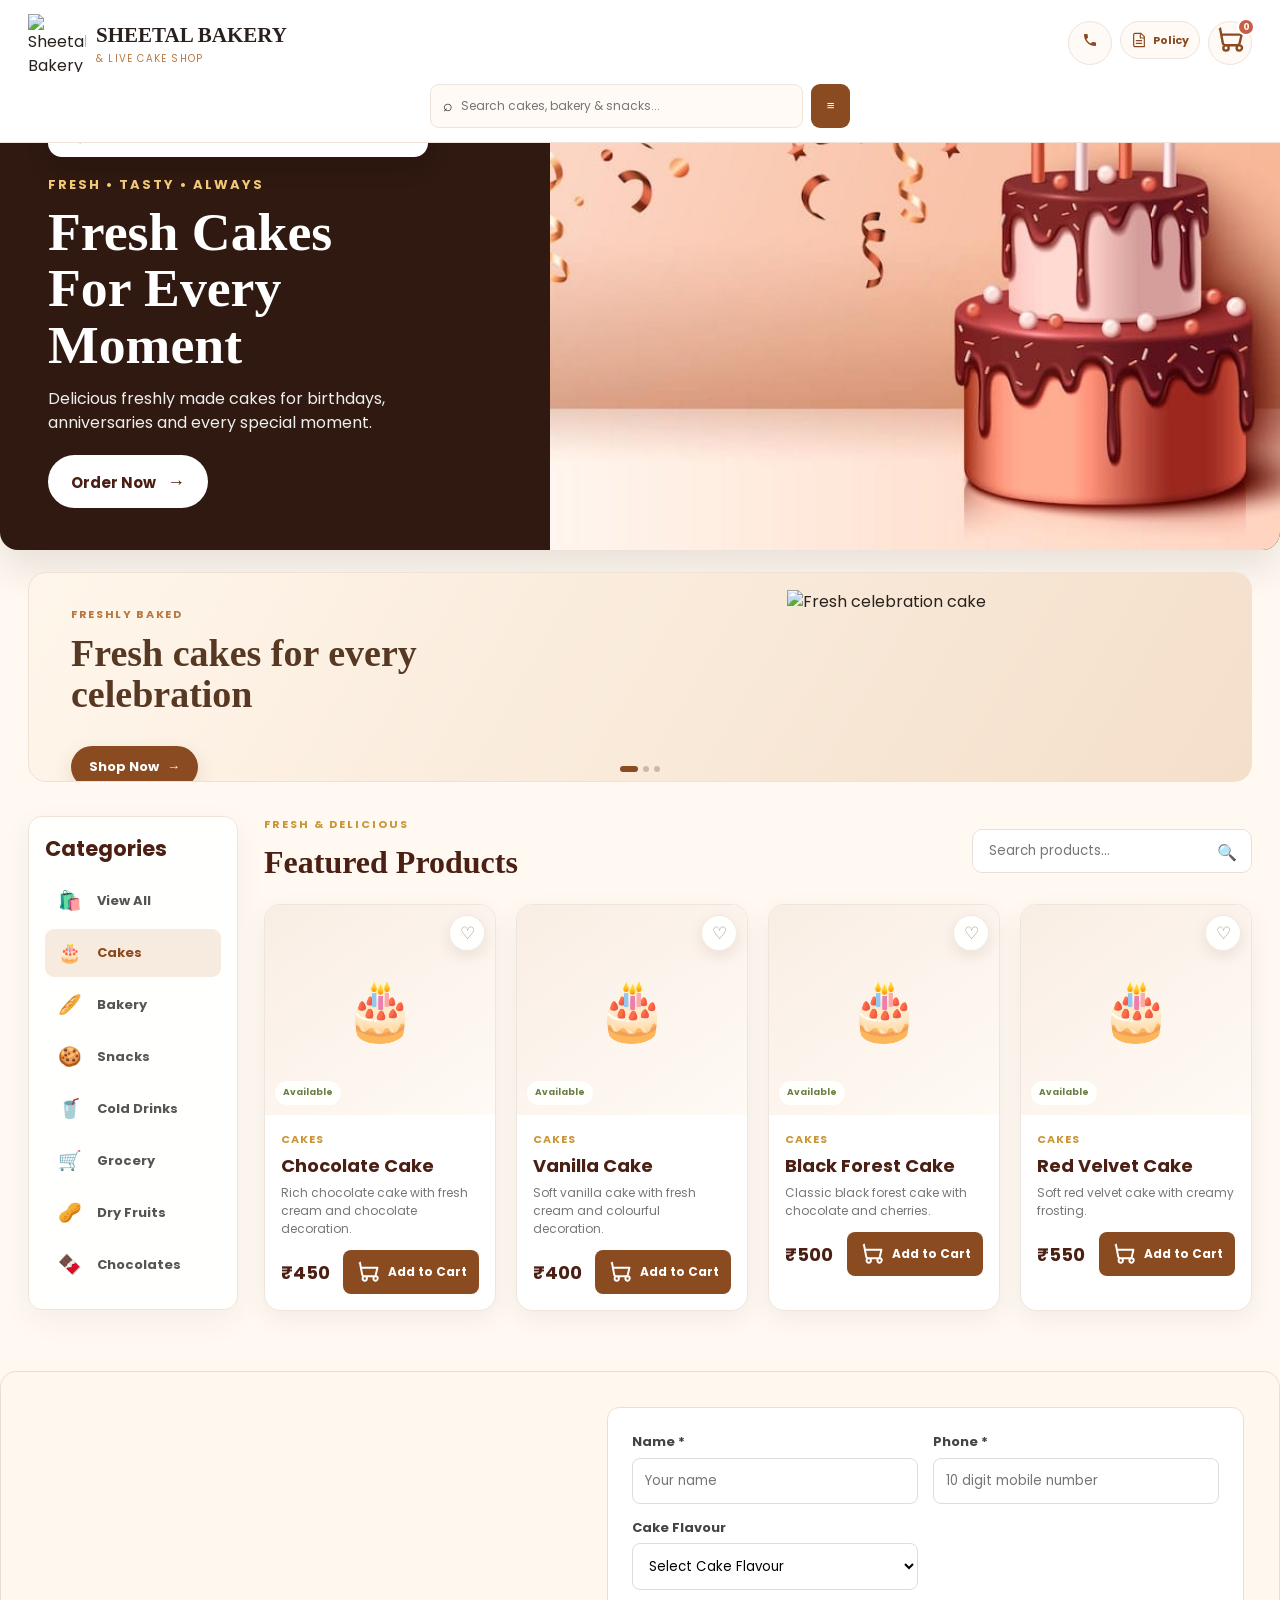
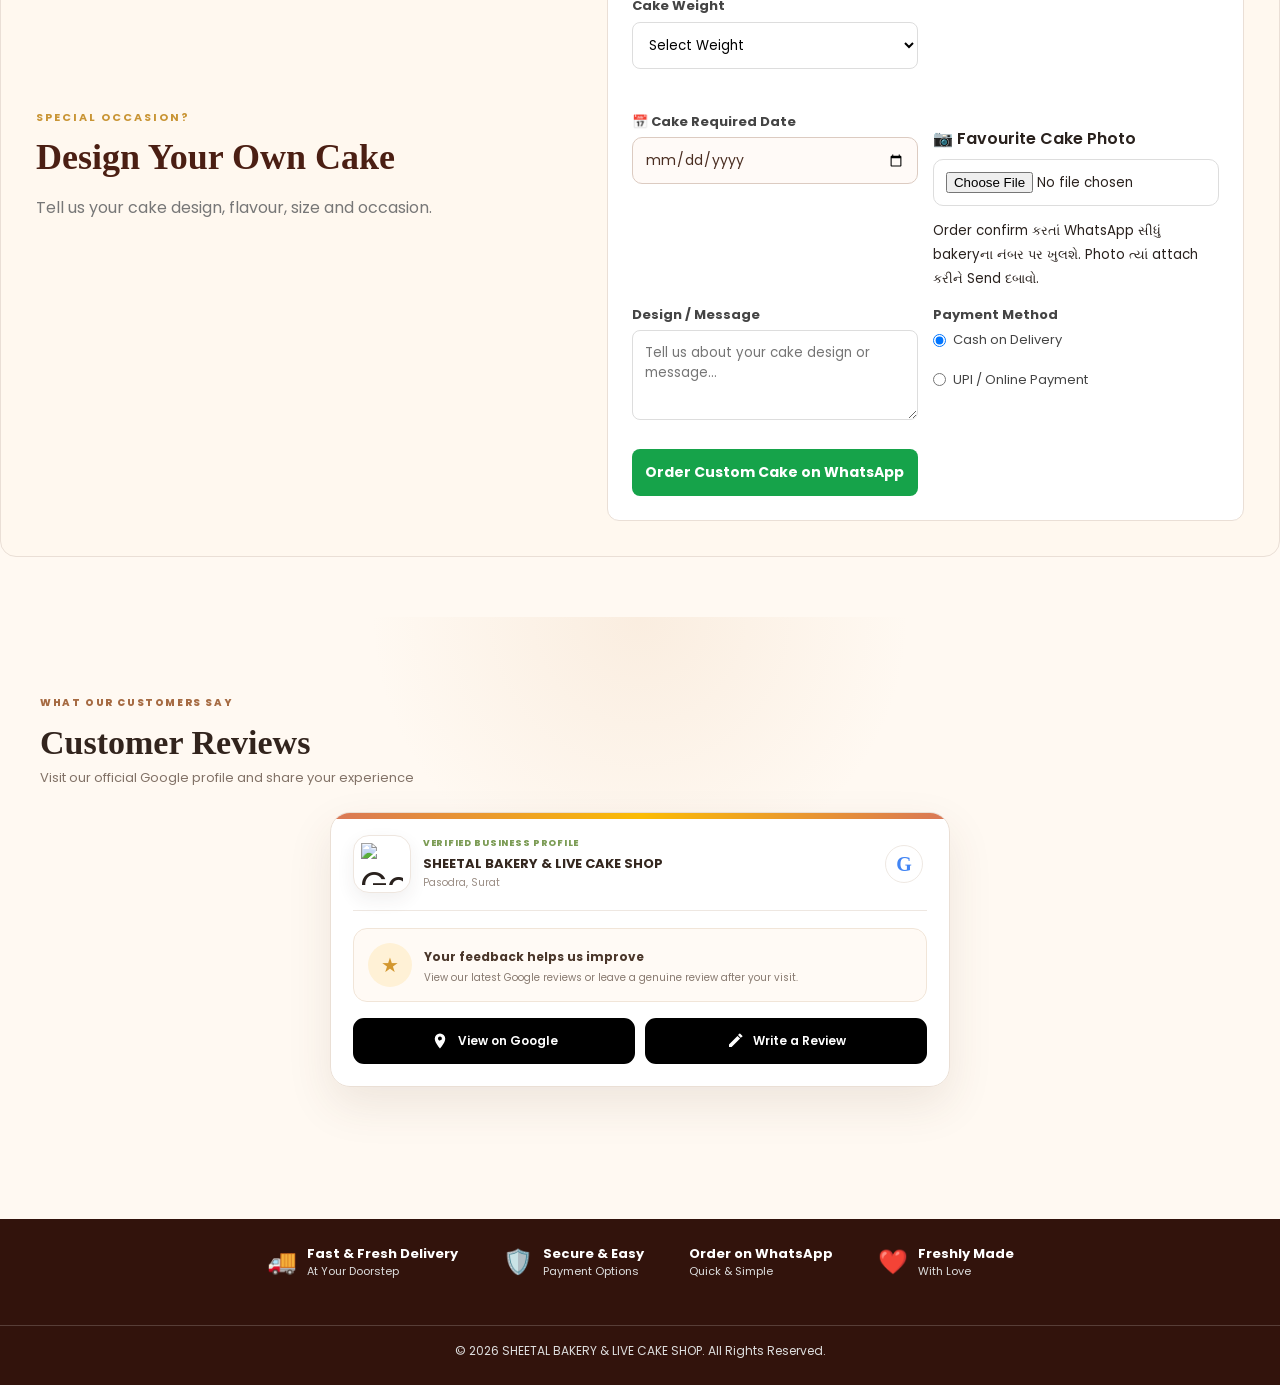
==== commit 4a4429b8: "Add files via upload" ====
--- a/index.html
+++ b/index.html
@@ -13,8 +13,9 @@
 
     <title>SHEETAL BAKERY & LIVE CAKE SHOP</title>
 
-    <link rel="stylesheet"
-          href="https://cdnjs.cloudflare.com/ajax/libs/font-awesome/6.7.2/css/all.min.css">
+    <link rel="preconnect" href="https://fonts.googleapis.com">
+    <link rel="preconnect" href="https://fonts.gstatic.com" crossorigin>
+    <link href="https://fonts.googleapis.com/css2?family=Poppins:wght@400;500;600;700&display=swap" rel="stylesheet">
 
     <link rel="stylesheet" href="style.css">
 
@@ -22,6 +23,58 @@
 
 
 <body>
+
+<header class="premium-header">
+    <div class="premium-header-top">
+        <a href="#home" class="premium-brand" aria-label="Sheetal Bakery home">
+            <img src="images/logo.jpeg" alt="Sheetal Bakery">
+            <span>
+                <strong>SHEETAL BAKERY</strong>
+                <small>& LIVE CAKE SHOP</small>
+            </span>
+        </a>
+
+        <div class="premium-header-actions">
+            <button class="premium-icon-btn premium-phone" type="button" onclick="toggleMobilePhoneMenu()" aria-label="Call Sheetal Bakery" aria-expanded="false">
+                <svg viewBox="0 0 24 24" aria-hidden="true"><path d="M6.62 10.79a15.46 15.46 0 006.59 6.59l2.2-2.2a1 1 0 011.02-.24c1.12.37 2.33.57 3.57.57a1 1 0 011 1V20a1 1 0 01-1 1C10.61 21 3 13.39 3 4a1 1 0 011-1h3.5a1 1 0 011 1c0 1.24.2 2.45.57 3.57a1 1 0 01-.25 1.02l-2.2 2.2z"/></svg>
+            </button>
+            <a class="premium-policy" href="policy.html" aria-label="Open policy page">
+                <svg viewBox="0 0 24 24" aria-hidden="true"><path d="M6 2h9l5 5v15H6a2 2 0 01-2-2V4a2 2 0 012-2zm8 2v5h5M8 13h8M8 17h8"/></svg>
+                <span>Policy</span>
+            </a>
+            <button class="premium-icon-btn premium-cart" type="button" onclick="openCart()" aria-label="Open cart">
+                <svg class="premium-cart-logo" viewBox="0 0 24 24" aria-hidden="true"><path d="M7 18a2 2 0 104 0 2 2 0 00-4 0zm10 0a2 2 0 104 0 2 2 0 00-4 0zM1.5 3h3l2.1 11.2a2 2 0 002 1.7h8.7a2 2 0 001.9-1.4l1.5-6.5H6.1"/></svg>
+                <b id="premiumCartCount">0</b>
+            </button>
+        </div>
+    </div>
+    <div class="mobile-phone-menu" id="mobilePhoneMenu">
+        <div class="mobile-phone-heading">
+            <strong>Call the bakery</strong>
+            <small>Tap a number to call</small>
+        </div>
+        <a href="tel:+917874131575"><span>Primary</span><strong>7874131575</strong></a>
+        <a href="tel:+919723687308"><span>Alternate</span><strong>9723687308</strong></a>
+    </div>
+    <button type="button" class="premium-location" onclick="toggleContactNumbers()" aria-label="Choose or view bakery location">
+        <span class="premium-location-icon">●</span>
+        <span>
+            <small>Delivering from</small>
+            <strong>Pasodra, Surat</strong>
+        </span>
+        <span class="premium-location-arrow">⌄</span>
+    </button>
+
+    <div class="premium-search-row">
+        <label class="premium-search" for="heroSearchInput">
+            <span>⌕</span>
+            <input type="text" id="heroSearchInput" placeholder="Search cakes, bakery & snacks..." autocomplete="off">
+        </label>
+        <button type="button" class="premium-filter" onclick="document.getElementById('products').scrollIntoView({behavior:'smooth'})" aria-label="Filter products">
+            ≡
+        </button>
+    </div>
+</header>
 
 
 <!-- =====================================================
@@ -135,7 +188,7 @@
                 onclick="openCart()"
                 title="Cart">
 
-                🛒
+                <svg class="header-cart-logo" viewBox="0 0 24 24" aria-hidden="true"><path d="M7 18a2 2 0 104 0 2 2 0 00-4 0zm10 0a2 2 0 104 0 2 2 0 00-4 0zM1.5 3h3l2.1 11.2a2 2 0 002 1.7h8.7a2 2 0 001.9-1.4l1.5-6.5H6.1"/></svg>
 
                 <span id="cartCount">0</span>
 
@@ -267,17 +320,43 @@
 
 </section>
 
-<section class="offer-strip" aria-label="Special bakery offer">
-    <div class="offer-copy">
-        <small>LIMITED TIME OFFER</small>
-        <h2>Fresh cakes for every celebration</h2>
-        <p>Freshly baked today with free delivery above ₹500.</p>
-        <button type="button" onclick="filterProducts('Cakes', document.querySelector('.category[data-category=&quot;Cakes&quot;]'))">
-            Shop cakes <span>→</span>
-        </button>
-    </div>
-    <div class="offer-cake">
-        <span>🎂</span>
+<section class="offer-slider" aria-label="Bakery offers">
+    <div class="offer-track" id="offerTrack">
+        <article class="offer-slide active">
+            <div class="offer-copy">
+                <small>FRESHLY BAKED</small>
+                <h2>Fresh cakes for every celebration</h2>
+                <button type="button" onclick="filterProducts('Cakes', document.querySelector('.category[data-category=&quot;Cakes&quot;]'))">
+                    Shop Now <span>→</span>
+                </button>
+            </div>
+            <div class="offer-image"><img src="images/home.jpeg" alt="Fresh celebration cake"></div>
+        </article>
+        <article class="offer-slide">
+            <div class="offer-copy">
+                <small>BAKERY FRESH</small>
+                <h2>Fresh bread and everyday snacks</h2>
+                <button type="button" onclick="filterProducts('Bakery', document.querySelector('.category[data-category=&quot;Bakery&quot;]'))">
+                    Shop Now <span>→</span>
+                </button>
+            </div>
+            <div class="offer-image offer-emoji" aria-hidden="true">🥖</div>
+        </article>
+        <article class="offer-slide">
+            <div class="offer-copy">
+                <small>CUSTOM MADE</small>
+                <h2>Design a cake for your special moment</h2>
+                <button type="button" onclick="document.getElementById('custom-cake').scrollIntoView({behavior:'smooth'})">
+                    Customise <span>→</span>
+                </button>
+            </div>
+            <div class="offer-image offer-emoji" aria-hidden="true">🎂</div>
+        </article>
+    </div>
+    <div class="offer-dots" id="offerDots" aria-label="Offer slides">
+        <button type="button" class="active" aria-label="Show offer 1"></button>
+        <button type="button" aria-label="Show offer 2"></button>
+        <button type="button" aria-label="Show offer 3"></button>
     </div>
 </section>
 
@@ -723,26 +802,26 @@
 </section>
 
 <nav class="app-bottom-nav" aria-label="Mobile navigation">
-    <a href="#home" class="app-nav-item active">
+    <a href="#home" class="app-nav-item active" data-nav="home">
         <span class="app-nav-icon">⌂</span>
         <span>Home</span>
     </a>
-    <a href="#products" class="app-nav-item">
+    <button type="button" class="app-nav-item" data-nav="categories" onclick="document.getElementById('products').scrollIntoView({behavior:'smooth'})">
         <span class="app-nav-icon">♙</span>
-        <span>Explore</span>
-    </a>
-    <a href="#custom-cake" class="app-nav-item">
+        <span>Categories</span>
+    </button>
+    <button type="button" class="app-nav-item" data-nav="wishlist" onclick="showWishlist()">
         <span class="app-nav-icon">♡</span>
         <span>Wishlist</span>
-    </a>
-    <button type="button" class="app-nav-item" onclick="openCart()">
+    </button>
+    <button type="button" class="app-nav-item" data-nav="cart" onclick="openCart()">
         <span class="app-nav-icon app-cart-icon">
-            ♡
+            <svg class="bottom-cart-logo" viewBox="0 0 24 24" aria-hidden="true"><path d="M7 18a2 2 0 104 0 2 2 0 00-4 0zm10 0a2 2 0 104 0 2 2 0 00-4 0zM1.5 3h3l2.1 11.2a2 2 0 002 1.7h8.7a2 2 0 001.9-1.4l1.5-6.5H6.1"/></svg>
             <span id="bottomCartCount">0</span>
         </span>
         <span>Cart</span>
     </button>
-    <a href="policy.html" class="app-nav-item">
+    <a href="profile.html" class="app-nav-item" data-nav="profile">
         <span class="app-nav-icon">◎</span>
         <span>Profile</span>
     </a>
@@ -890,7 +969,8 @@
                     class="add-cart-large"
                     onclick="addModalProductToCart()">
 
-                    🛒 Add to Cart
+                    <svg class="add-cart-logo" viewBox="0 0 24 24" aria-hidden="true"><path d="M7 18a2 2 0 104 0 2 2 0 00-4 0zm10 0a2 2 0 104 0 2 2 0 00-4 0zM1.5 3h3l2.1 11.2a2 2 0 001.9-1.4l1.5-6.5H6.1"/></svg>
+                    <span>Add to Cart</span>
 
                 </button>
 
@@ -912,6 +992,48 @@
 
     </div>
 
+</div>
+
+<!-- =====================================================
+     CUSTOMER PROFILE
+===================================================== -->
+
+<div class="modal-overlay" id="profileOverlay" role="dialog" aria-modal="true" aria-labelledby="profileTitle">
+    <div class="customer-profile-modal">
+        <button type="button" class="modal-close" onclick="closeCustomerProfile()" aria-label="Close profile">×</button>
+
+        <div class="profile-avatar" aria-hidden="true">
+            <svg viewBox="0 0 24 24"><path d="M12 12a5 5 0 100-10 5 5 0 000 10zm0 2c-5.3 0-9 2.6-9 6v2h18v-2c0-3.4-3.7-6-9-6z"/></svg>
+        </div>
+
+        <p class="profile-kicker">YOUR DETAILS</p>
+        <h2 id="profileTitle">Create Customer Profile</h2>
+        <p class="profile-subtitle">Save your details for faster checkout.</p>
+
+        <form id="customerProfileForm" class="customer-profile-form">
+            <div class="form-group">
+                <label for="profileName">Full Name *</label>
+                <input type="text" id="profileName" maxlength="60" autocomplete="name" placeholder="Enter your name" required>
+            </div>
+
+            <div class="form-group">
+                <label for="profilePhone">Mobile Number *</label>
+                <input type="tel" id="profilePhone" maxlength="10" inputmode="numeric" autocomplete="tel" placeholder="10 digit mobile number" required>
+            </div>
+
+            <div class="form-group">
+                <label for="profileAddress">Delivery Address *</label>
+                <textarea id="profileAddress" maxlength="300" autocomplete="street-address" placeholder="Enter complete delivery address" required></textarea>
+            </div>
+
+            <div class="form-group">
+                <label for="profilePincode">Pincode *</label>
+                <input type="text" id="profilePincode" maxlength="6" inputmode="numeric" autocomplete="postal-code" placeholder="394210" required>
+            </div>
+
+            <button type="submit" class="profile-save-button">Save Profile</button>
+        </form>
+    </div>
 </div>
 
 
@@ -1368,51 +1490,63 @@
         <div class="section-heading">
             <span>WHAT OUR CUSTOMERS SAY</span>
             <h2>Customer Reviews</h2>
-            <p>See our customer feedback on Google</p>
+            <p>Visit our official Google profile and share your experience</p>
         </div>
 
         <div class="reviews-card">
-
-            <div class="google-review-icon" aria-label="Google Maps location">
-                <img
-                    class="google-maps-mark"
-                    src="https://www.gstatic.com/images/branding/product/1x/maps_48dp.png"
-                    alt="Google Maps"
-                    width="48"
-                    height="48"
-                >
-            </div>
-
-            <div class="reviews-stars">
-                <i class="fa-solid fa-star"></i>
-                <i class="fa-solid fa-star"></i>
-                <i class="fa-solid fa-star"></i>
-                <i class="fa-solid fa-star"></i>
-                <i class="fa-solid fa-star"></i>
-            </div>
-
-            <h3>Review SHEETAL BAKERY &amp; LIVE CAKE SHOP</h3>
-
-            <p>
-                Visit our Google profile to see customer reviews
-                and share your own experience with us.
-            </p>
+            <div class="reviews-card-top">
+                <div class="google-review-icon" aria-label="Google Maps location">
+                    <img
+                        class="google-maps-mark"
+                        src="https://www.gstatic.com/images/branding/product/1x/maps_48dp.png"
+                        alt="Google Maps"
+                        width="48"
+                        height="48"
+                    >
+                </div>
+
+                <div class="review-google-copy">
+                    <span>Verified business profile</span>
+                    <strong>SHEETAL BAKERY &amp; LIVE CAKE SHOP</strong>
+                    <small>Pasodra, Surat</small>
+                </div>
+
+                <span class="google-letter">G</span>
+            </div>
+
+            <div class="review-divider"></div>
+
+            <div class="review-promise">
+                <div class="review-promise-icon" aria-hidden="true">★</div>
+                <div>
+                    <strong>Your feedback helps us improve</strong>
+                    <p>View our latest Google reviews or leave a genuine review after your visit.</p>
+                </div>
+            </div>
 
             <div class="reviews-buttons">
                 <a
                     href="https://maps.app.goo.gl/myKn36fq3SijcxV27"
                     target="_blank"
                     rel="noopener noreferrer"
+                    class="google-review-btn">
+                    <svg class="review-link-icon" viewBox="0 0 24 24" aria-hidden="true" focusable="false">
+                        <path d="M12 2a7 7 0 00-7 7c0 5.25 7 13 7 13s7-7.75 7-13a7 7 0 00-7-7zm0 9.5A2.5 2.5 0 1112 6a2.5 2.5 0 010 5z" fill="currentColor"/>
+                    </svg>
+                    View on Google
+                </a>
+
+                <a
+                    href="https://maps.app.goo.gl/myKn36fq3SijcxV27"
+                    target="_blank"
+                    rel="noopener noreferrer"
                     class="google-write-btn">
-
                     <svg class="review-link-icon" viewBox="0 0 24 24" aria-hidden="true" focusable="false">
                         <path d="M4 16.5V20h3.5L18.8 8.7l-3.5-3.5L4 16.5Zm17.7-10.2a.93.93 0 0 0 0-1.3l-2.7-2.7a.93.93 0 0 0-1.3 0l-1.7 1.7 3.5 3.5 2.2-1.2Z" fill="currentColor"/>
                     </svg>
                     Write a Review
                 </a>
-
-            </div>
-
+            </div>
         </div>
 
     </div>
--- a/style.css
+++ b/style.css
@@ -5119,6 +5119,235 @@
     transition: none;
 }
 
+/* Premium customer review panel */
+#reviews.reviews-section {
+    padding: 72px 16px;
+    width: 100%;
+    box-sizing: border-box;
+    overflow: hidden;
+    background:
+        radial-gradient(circle at 50% 0%, rgba(232, 195, 158, 0.22), transparent 32%),
+        #fff9f2;
+}
+
+#reviews .section-heading {
+    margin-bottom: 24px;
+}
+
+#reviews .section-heading span {
+    display: inline-block;
+    margin-bottom: 7px;
+    color: #a66b43;
+    font-size: 10px;
+    font-weight: 800;
+    letter-spacing: 0.16em;
+}
+
+#reviews .section-heading h2 {
+    color: #32241d;
+    font-family: Georgia, serif;
+    font-size: 34px;
+}
+
+#reviews .section-heading p {
+    color: #827267;
+    font-size: 13px;
+}
+
+#reviews .reviews-card {
+    max-width: 620px;
+    margin: 0 auto;
+    padding: 22px;
+    border: 1px solid #eadfd5;
+    border-radius: 20px;
+    background: rgba(255, 255, 255, 0.96);
+    box-shadow: 0 18px 45px rgba(92, 57, 38, 0.10);
+}
+
+#reviews .reviews-card-top {
+    display: grid;
+    grid-template-columns: 58px 1fr 42px;
+    align-items: center;
+    gap: 12px;
+    text-align: left;
+}
+
+#reviews .google-review-icon {
+    width: 58px;
+    height: 58px;
+    margin: 0;
+    border: 1px solid #eee6df;
+    border-radius: 16px;
+    background: #fff;
+    box-shadow: 0 7px 18px rgba(58, 48, 42, 0.07);
+}
+
+#reviews .google-maps-mark {
+    width: 42px;
+    height: 42px;
+}
+
+#reviews .review-google-copy {
+    min-width: 0;
+    display: flex;
+    flex-direction: column;
+}
+
+#reviews .review-google-copy span {
+    color: #7c9c55;
+    font-size: 9px;
+    font-weight: 800;
+    text-transform: uppercase;
+    letter-spacing: 0.08em;
+}
+
+#reviews .review-google-copy strong {
+    margin: 3px 0 2px;
+    overflow: hidden;
+    color: #34271f;
+    font-size: 13px;
+    text-overflow: ellipsis;
+}
+
+#reviews .review-google-copy small {
+    color: #9a8d84;
+    font-size: 10px;
+}
+
+#reviews .google-letter {
+    width: 38px;
+    height: 38px;
+    display: grid;
+    place-items: center;
+    border: 1px solid #eee8e2;
+    border-radius: 50%;
+    background: #fff;
+    color: #4285f4;
+    font-family: Georgia, serif;
+    font-size: 20px;
+    font-weight: 800;
+}
+
+#reviews .review-divider {
+    height: 1px;
+    margin: 17px 0;
+    background: #eee7e1;
+}
+
+#reviews .review-promise {
+    display: grid;
+    grid-template-columns: 44px 1fr;
+    align-items: center;
+    gap: 12px;
+    padding: 14px;
+    border: 1px solid #f1e5d8;
+    border-radius: 14px;
+    background: #fffaf5;
+    text-align: left;
+}
+
+#reviews .review-promise-icon {
+    width: 44px;
+    height: 44px;
+    display: grid;
+    place-items: center;
+    border-radius: 50%;
+    background: #fff1d6;
+    color: #d3972f;
+    font-size: 20px;
+}
+
+#reviews .review-promise strong {
+    color: #4a362a;
+    font-size: 12px;
+}
+
+#reviews .review-promise p {
+    margin: 2px 0 0;
+    color: #87796f;
+    font-size: 10px;
+    line-height: 1.5;
+}
+
+#reviews .reviews-buttons {
+    margin-top: 16px;
+    display: grid;
+    grid-template-columns: 1fr 1fr;
+    gap: 10px;
+}
+
+#reviews .google-review-btn,
+#reviews .google-write-btn {
+    width: 100%;
+    min-width: 0;
+    min-height: 46px;
+    padding: 10px 12px;
+    border-width: 1px;
+    border-radius: 11px;
+    font-size: 12px;
+    text-shadow: none;
+}
+
+#reviews .google-review-btn {
+    border-color: #e0d8cf;
+    background: #fff;
+    color: #4b3a30;
+}
+
+#reviews .google-write-btn {
+    border-color: #8b4b20;
+    background: #8b4b20;
+    color: #fff;
+}
+
+@media (max-width: 480px) {
+    #reviews.reviews-section {
+        padding: 48px 12px;
+    }
+
+    #reviews .section-heading h2 {
+        font-size: 27px;
+    }
+
+    #reviews .reviews-card {
+        width: 100%;
+        max-width: 100%;
+        padding: 16px;
+        border-radius: 16px;
+        box-sizing: border-box;
+    }
+
+    #reviews .reviews-card-top {
+        grid-template-columns: 52px 1fr 34px;
+        gap: 9px;
+    }
+
+    #reviews .google-review-icon {
+        width: 52px;
+        height: 52px;
+        border-radius: 14px;
+    }
+
+    #reviews .google-maps-mark {
+        width: 38px;
+        height: 38px;
+    }
+
+    #reviews .google-letter {
+        width: 34px;
+        height: 34px;
+    }
+
+    #reviews .review-google-copy strong {
+        max-width: 180px;
+        font-size: 11px;
+    }
+
+    #reviews .reviews-buttons {
+        grid-template-columns: 1fr;
+    }
+}
+
 /* Mobile-first bakery home */
 .bakery-location {
     display: flex;
@@ -5779,6 +6008,62 @@
     .app-bottom-nav {
         display: none;
     }
+
+    .premium-cart-logo,
+    .header-cart-logo,
+    .bottom-cart-logo {
+        width: 28px;
+        height: 28px;
+        border-radius: 50%;
+        object-fit: contain;
+    }
+
+    .premium-cart-logo {
+        width: 32px;
+        height: 32px;
+    }
+
+    .premium-cart-logo,
+    .header-cart-logo,
+    .bottom-cart-logo,
+    .add-cart-logo {
+        fill: none;
+        stroke: currentColor;
+        stroke-width: 1.8;
+        stroke-linecap: round;
+        stroke-linejoin: round;
+    }
+
+    .header-cart-logo {
+        width: 26px;
+        height: 26px;
+    }
+
+    .add-cart-logo,
+    .empty-cart-logo {
+        width: 26px;
+        height: 26px;
+        border-radius: 50%;
+        object-fit: contain;
+    }
+
+    .add-button,
+    .add-cart-large {
+        display: inline-flex;
+        align-items: center;
+        justify-content: center;
+        gap: 7px;
+    }
+
+    .add-cart-large .add-cart-logo {
+        width: 30px;
+        height: 30px;
+    }
+
+    .empty-cart-logo {
+        width: 74px;
+        height: 74px;
+    }
 }
 
 /* Professional laptop and desktop storefront */
@@ -6357,3 +6642,1443 @@
         font-size: 20px;
     }
 }
+
+/* =====================================================
+   PREMIUM SHEETAL STOREFRONT
+===================================================== */
+:root {
+    --premium-primary: #8b4b20;
+    --premium-secondary: #b97842;
+    --premium-bg: #fff9f2;
+    --premium-card: #ffffff;
+    --premium-text: #29211d;
+    --premium-accent: #e8c39e;
+}
+
+body {
+    font-family: "Poppins", Arial, sans-serif;
+    background: var(--premium-bg);
+    color: var(--premium-text);
+    width: 100%;
+    overflow-x: hidden;
+}
+
+.header,
+.main-navigation {
+    display: none !important;
+}
+
+.premium-header {
+    display: none;
+}
+
+.offer-slider {
+    position: relative;
+    max-width: 1380px;
+    margin: 22px auto 0;
+    padding: 0 28px;
+    overflow: hidden;
+}
+
+.offer-track {
+    position: relative;
+    height: 210px;
+}
+
+.offer-slide {
+    position: absolute;
+    inset: 0;
+    display: grid;
+    grid-template-columns: 1fr 38%;
+    align-items: center;
+    overflow: hidden;
+    border: 1px solid #efe1d4;
+    border-radius: 18px;
+    background: linear-gradient(120deg, #fff6eb 0%, #f4dfca 100%);
+    opacity: 0;
+    transform: translateX(18px);
+    visibility: hidden;
+    transition: 450ms ease;
+}
+
+.offer-slide.active {
+    opacity: 1;
+    transform: translateX(0);
+    visibility: visible;
+}
+
+.offer-copy {
+    padding: 28px 42px;
+}
+
+.offer-copy small {
+    color: var(--premium-secondary);
+    font-size: 11px;
+    font-weight: 700;
+    letter-spacing: 0.15em;
+}
+
+.offer-copy h2 {
+    max-width: 500px;
+    margin: 8px 0 15px;
+    color: #573822;
+    font-family: Georgia, serif;
+    font-size: 38px;
+    line-height: 1.08;
+}
+
+.offer-copy button {
+    height: 42px;
+    padding: 0 18px;
+    border: 0;
+    border-radius: 22px;
+    background: var(--premium-primary);
+    color: #fff;
+    font-size: 13px;
+    font-weight: 700;
+}
+
+.offer-image {
+    height: 210px;
+    display: grid;
+    place-items: center;
+}
+
+.offer-image img {
+    width: 100%;
+    height: 210px;
+    object-fit: cover;
+}
+
+.offer-emoji {
+    font-size: 110px;
+    background: rgba(255, 255, 255, 0.45);
+}
+
+.offer-dots {
+    position: absolute;
+    left: 50%;
+    bottom: 10px;
+    z-index: 3;
+    display: flex;
+    gap: 5px;
+    transform: translateX(-50%);
+}
+
+.offer-dots button {
+    width: 6px;
+    height: 6px;
+    padding: 0;
+    border: 0;
+    border-radius: 10px;
+    background: rgba(94, 56, 36, 0.28);
+}
+
+.offer-dots button.active {
+    width: 18px;
+    background: var(--premium-primary);
+}
+
+.shop-section {
+    background: transparent;
+}
+
+.category-sidebar {
+    border: 1px solid #efe4da;
+    background: rgba(255, 255, 255, 0.92);
+    box-shadow: 0 10px 30px rgba(82, 54, 38, 0.06);
+}
+
+.category.active {
+    background: #f7eadf;
+    color: var(--premium-primary);
+}
+
+.product-card {
+    border: 1px solid #eee6de;
+    border-radius: 16px;
+    background: var(--premium-card);
+    box-shadow: 0 8px 24px rgba(82, 54, 38, 0.07);
+}
+
+.product-image {
+    background: linear-gradient(145deg, #f9eee4, #fffaf5);
+}
+
+.product-image::before {
+    content: "🎂";
+    position: absolute;
+    inset: 0;
+    display: grid;
+    place-items: center;
+    font-size: 58px;
+    z-index: 0;
+}
+
+.product-image img {
+    position: relative;
+    z-index: 1;
+}
+
+.wishlist-button {
+    position: absolute;
+    top: 10px;
+    right: 10px;
+    z-index: 3;
+    width: 36px;
+    height: 36px;
+    border: 1px solid rgba(139, 75, 32, 0.12);
+    border-radius: 50%;
+    background: rgba(255, 255, 255, 0.94);
+    color: #9d8d83;
+    box-shadow: 0 5px 14px rgba(80, 49, 34, 0.10);
+    font-size: 17px;
+}
+
+.wishlist-button.active {
+    color: #c85a50;
+}
+
+.availability {
+    position: absolute;
+    left: 10px;
+    bottom: 10px;
+    z-index: 3;
+    padding: 5px 8px;
+    border-radius: 20px;
+    background: rgba(255, 255, 255, 0.94);
+    color: #6b7f43;
+    font-size: 9px;
+    font-weight: 700;
+}
+
+.add-button {
+    background: var(--premium-primary);
+}
+
+.app-bottom-nav {
+    display: none;
+}
+
+@media (max-width: 700px) {
+    body {
+        padding-bottom: 76px;
+        background: #fff9f2;
+    }
+
+    .premium-header {
+        display: block;
+        position: relative;
+        z-index: 100;
+        padding: 10px 14px 12px;
+        border-bottom: 1px solid #f1e6dc;
+        background: rgba(255, 255, 255, 0.98);
+    }
+
+    .premium-header-top {
+        display: flex;
+        align-items: center;
+        justify-content: space-between;
+    }
+
+    .premium-brand {
+        display: flex;
+        align-items: center;
+        gap: 8px;
+        color: var(--premium-text);
+        text-decoration: none;
+    }
+
+    .premium-brand img {
+        width: 42px;
+        height: 42px;
+        border-radius: 50%;
+        object-fit: contain;
+    }
+
+    .premium-brand span {
+        display: flex;
+        flex-direction: column;
+    }
+
+    .premium-brand strong {
+        font-family: Georgia, serif;
+        font-size: 13px;
+        line-height: 1.1;
+    }
+
+    .premium-brand small {
+        color: var(--premium-secondary);
+        font-size: 8px;
+        letter-spacing: 0.06em;
+    }
+
+    .premium-header-actions {
+        display: flex;
+        gap: 7px;
+    }
+
+    .premium-icon-btn {
+        position: relative;
+        width: 38px;
+        height: 38px;
+        border: 1px solid #efe5dc;
+        border-radius: 50%;
+        background: #fff;
+        color: #6d4b38;
+        box-shadow: 0 4px 12px rgba(82, 54, 38, 0.06);
+        font-size: 17px;
+    }
+
+    .premium-cart b {
+        position: absolute;
+        top: -4px;
+        right: -3px;
+        min-width: 17px;
+        height: 17px;
+        display: grid;
+        place-items: center;
+        border: 2px solid #fff;
+        border-radius: 20px;
+        background: #c95e46;
+        color: #fff;
+        font-size: 8px;
+    }
+
+    .premium-location {
+        display: flex;
+        align-items: center;
+        gap: 7px;
+        margin-top: 8px;
+        padding: 0;
+        border: 0;
+        background: transparent;
+        color: var(--premium-text);
+        text-align: left;
+    }
+
+    .premium-location-icon {
+        color: var(--premium-primary);
+        font-size: 9px;
+    }
+
+    .premium-location span:nth-child(2) {
+        display: flex;
+        flex-direction: column;
+    }
+
+    .premium-location small {
+        color: #9b8d84;
+        font-size: 8px;
+    }
+
+    .premium-location strong {
+        font-size: 11px;
+    }
+
+    .premium-location-arrow {
+        color: #9b8d84;
+        font-size: 12px;
+    }
+
+    .premium-search-row {
+        display: grid;
+        grid-template-columns: 1fr 42px;
+        gap: 8px;
+        margin-top: 9px;
+    }
+
+    .premium-search {
+        height: 44px;
+        display: flex;
+        align-items: center;
+        gap: 9px;
+        padding: 0 13px;
+        border: 1px solid #eee3d8;
+        border-radius: 10px;
+        background: #fffaf5;
+    }
+
+    .premium-search span {
+        color: #9b8d84;
+        font-size: 18px;
+    }
+
+    .premium-search input {
+        min-width: 0;
+        width: 100%;
+        border: 0;
+        outline: 0;
+        background: transparent;
+        color: var(--premium-text);
+        font-size: 11px;
+    }
+
+    .premium-filter {
+        height: 44px;
+        border: 0;
+        border-radius: 10px;
+        background: var(--premium-primary);
+        color: #fff;
+        font-size: 19px;
+    }
+
+    .hero {
+        display: none;
+    }
+
+    .offer-slider {
+        margin: 12px 12px 0;
+        padding: 0;
+    }
+
+    .offer-track {
+        height: 150px;
+    }
+
+    .offer-slide {
+        grid-template-columns: 58% 42%;
+        border-radius: 14px;
+    }
+
+    .offer-copy {
+        padding: 18px 14px 18px 16px;
+    }
+
+    .offer-copy small {
+        font-size: 8px;
+    }
+
+    .offer-copy h2 {
+        max-width: 190px;
+        margin: 6px 0 10px;
+        font-size: 19px;
+    }
+
+    .offer-copy button {
+        height: 34px;
+        padding: 0 12px;
+        border-radius: 18px;
+        font-size: 9px;
+    }
+
+    .offer-image,
+    .offer-image img {
+        height: 150px;
+    }
+
+    .offer-emoji {
+        font-size: 72px;
+    }
+
+    .offer-dots {
+        bottom: 7px;
+    }
+
+    .shop-section {
+        margin: 16px 0 30px;
+        padding: 0 12px;
+        display: block;
+    }
+
+    .category-sidebar {
+        width: 100%;
+        height: auto;
+        margin: 0 0 14px;
+        padding: 2px 0 7px;
+        display: grid;
+        grid-template-columns: repeat(4, 1fr);
+        gap: 7px;
+        overflow: visible;
+        border: 0;
+        background: transparent;
+        box-shadow: none;
+    }
+
+    .category-sidebar h2 {
+        display: none;
+    }
+
+    .category {
+        height: 76px;
+        min-width: 0;
+        width: 100%;
+        margin: 0;
+        padding: 4px 2px;
+        flex-direction: column;
+        justify-content: center;
+        gap: 4px;
+        border: 0;
+        border-radius: 12px;
+        background: transparent;
+        color: #68605a;
+        text-align: center;
+    }
+
+    .category.active {
+        background: transparent;
+    }
+
+    .category span {
+        width: 48px;
+        height: 48px;
+        display: grid;
+        place-items: center;
+        border: 1px solid #eee4da;
+        border-radius: 50%;
+        background: #fff;
+        box-shadow: 0 5px 14px rgba(82, 54, 38, 0.06);
+        font-size: 20px;
+    }
+
+    .category b {
+        max-width: 78px;
+        overflow: hidden;
+        font-size: 9px;
+        text-overflow: ellipsis;
+        white-space: nowrap;
+    }
+
+    .products-header {
+        min-height: 36px;
+        margin: 0 0 10px;
+        flex-direction: row;
+    }
+
+    .products-header .section-label,
+    .search-box {
+        display: none;
+    }
+
+    .products-header h2 {
+        color: var(--premium-text);
+        font-family: Georgia, serif;
+        font-size: 20px;
+    }
+
+    .products-grid {
+        grid-template-columns: repeat(2, minmax(0, 1fr));
+        gap: 10px;
+    }
+
+    .product-card {
+        border-radius: 13px;
+    }
+
+    .product-image {
+        height: 150px;
+    }
+
+    .product-info {
+        padding: 9px;
+    }
+
+    .product-category,
+    .product-description {
+        display: none;
+    }
+
+    .product-name {
+        min-height: 20px;
+        margin: 0 0 6px;
+        overflow: hidden;
+        color: #362c27;
+        font-size: 12px;
+        line-height: 20px;
+        text-overflow: ellipsis;
+        white-space: nowrap;
+    }
+
+    .product-bottom {
+        min-height: 38px;
+        margin: 0;
+        flex-direction: row;
+        align-items: center;
+    }
+
+    .product-price {
+        color: var(--premium-primary);
+        font-size: 13px;
+    }
+
+    .add-button {
+        width: 36px;
+        min-width: 36px;
+        height: 36px;
+        padding: 0;
+        border-radius: 50%;
+        font-size: 0;
+    }
+
+    .add-button::before {
+        content: "+";
+        font-size: 19px;
+        line-height: 36px;
+    }
+
+    .app-bottom-nav {
+        display: grid;
+        grid-template-columns: repeat(5, 1fr);
+        position: fixed;
+        left: 0;
+        right: 0;
+        bottom: 0;
+        z-index: 10000;
+        height: 68px;
+        padding: 7px 5px max(7px, env(safe-area-inset-bottom));
+        border-top: 1px solid #eee4da;
+        background: rgba(255, 255, 255, 0.98);
+        box-shadow: 0 -8px 24px rgba(82, 54, 38, 0.10);
+        backdrop-filter: blur(12px);
+    }
+
+    .app-nav-item {
+        min-width: 0;
+        border: 0;
+        background: transparent;
+        color: #a69a92;
+        display: flex;
+        flex-direction: column;
+        align-items: center;
+        justify-content: center;
+        gap: 3px;
+        text-decoration: none;
+        font-size: 8px;
+        font-weight: 600;
+    }
+
+    .app-nav-item.active {
+        color: var(--premium-primary);
+    }
+
+    .app-nav-icon {
+        height: 24px;
+        position: relative;
+        display: grid;
+        place-items: center;
+        font-size: 20px;
+    }
+
+    .bottom-cart-logo {
+        width: 25px;
+        height: 25px;
+    }
+}
+
+@media (min-width: 701px) {
+    .premium-header {
+        display: block;
+        max-width: 1380px;
+        margin: 0 auto;
+        padding: 14px 28px;
+        background: #fff;
+        border-bottom: 1px solid #eee4da;
+    }
+
+    .premium-header-top,
+    .premium-search-row {
+        display: flex;
+        align-items: center;
+    }
+
+    .premium-header-top {
+        justify-content: space-between;
+    }
+
+    .premium-brand {
+        display: flex;
+        align-items: center;
+        gap: 10px;
+        color: var(--premium-text);
+        text-decoration: none;
+    }
+
+    .premium-brand img {
+        width: 58px;
+        height: 58px;
+        object-fit: contain;
+    }
+
+    .premium-brand span {
+        display: flex;
+        flex-direction: column;
+    }
+
+    .premium-brand strong {
+        font-family: Georgia, serif;
+        font-size: 21px;
+    }
+
+    .premium-brand small {
+        color: var(--premium-secondary);
+        font-size: 10px;
+        letter-spacing: 0.12em;
+    }
+
+    .premium-location {
+        display: none;
+    }
+
+    .premium-header-actions {
+        display: flex;
+        gap: 8px;
+    }
+
+    .premium-icon-btn {
+        position: relative;
+        width: 44px;
+        height: 44px;
+        border: 1px solid #eee4da;
+        border-radius: 50%;
+        background: #fffaf5;
+        color: var(--premium-primary);
+    }
+
+    .premium-cart b {
+        position: absolute;
+        top: -4px;
+        right: -4px;
+        min-width: 18px;
+        height: 18px;
+        display: grid;
+        place-items: center;
+        border: 2px solid #fff;
+        border-radius: 20px;
+        background: #c95e46;
+        color: #fff;
+        font-size: 9px;
+    }
+
+    .premium-search-row {
+        width: 420px;
+        gap: 8px;
+        margin: 12px auto 0;
+    }
+
+    .premium-search {
+        width: 100%;
+        height: 44px;
+        display: flex;
+        align-items: center;
+        gap: 8px;
+        padding: 0 12px;
+        border: 1px solid #eee4da;
+        border-radius: 9px;
+        background: #fffaf5;
+    }
+
+    .premium-search input {
+        width: 100%;
+        border: 0;
+        outline: 0;
+        background: transparent;
+        font-size: 12px;
+    }
+
+    .premium-filter {
+        width: 44px;
+        height: 44px;
+        border: 0;
+        border-radius: 9px;
+        background: var(--premium-primary);
+        color: #fff;
+    }
+
+    .hero {
+        display: grid;
+    }
+
+    .shop-section {
+        max-width: 1380px;
+    }
+
+    .products-grid {
+        grid-template-columns: repeat(3, minmax(0, 1fr));
+    }
+}
+
+@media (min-width: 1100px) {
+    .products-grid {
+        grid-template-columns: repeat(4, minmax(0, 1fr));
+    }
+}
+
+.premium-cart-logo,
+.header-cart-logo,
+.bottom-cart-logo,
+.add-cart-logo {
+    fill: none;
+    stroke: currentColor;
+    stroke-width: 1.8;
+    stroke-linecap: round;
+    stroke-linejoin: round;
+}
+
+.premium-phone svg {
+    width: 16px;
+    height: 16px;
+    fill: currentColor;
+}
+
+.premium-profile svg {
+    width: 17px;
+    height: 17px;
+    fill: currentColor;
+}
+
+.premium-policy {
+    height: 38px;
+    display: inline-flex;
+    align-items: center;
+    gap: 6px;
+    padding: 0 10px;
+    border: 1px solid #eee4da;
+    border-radius: 20px;
+    background: #fffaf5;
+    color: #8b4b20;
+    text-decoration: none;
+    font-size: 11px;
+    font-weight: 700;
+}
+
+.premium-policy svg {
+    width: 16px;
+    height: 16px;
+    fill: none;
+    stroke: currentColor;
+    stroke-width: 1.8;
+    stroke-linecap: round;
+    stroke-linejoin: round;
+}
+
+.customer-profile-modal {
+    width: min(440px, calc(100vw - 24px));
+    max-height: calc(100vh - 24px);
+    margin: auto;
+    padding: 26px 22px 22px;
+    overflow-y: auto;
+    border: 1px solid #eadfd5;
+    border-radius: 20px;
+    background: #fffdf9;
+    box-shadow: 0 24px 70px rgba(64, 39, 25, 0.24);
+    text-align: center;
+}
+
+.profile-avatar {
+    width: 72px;
+    height: 72px;
+    margin: 0 auto 12px;
+    display: grid;
+    place-items: center;
+    border: 1px solid #eadfd5;
+    border-radius: 50%;
+    background: #fff4e8;
+    color: #8b4b20;
+}
+
+.profile-avatar svg {
+    width: 34px;
+    height: 34px;
+    fill: currentColor;
+}
+
+.profile-kicker {
+    color: #a66b43;
+    font-size: 9px;
+    font-weight: 800;
+    letter-spacing: 0.16em;
+}
+
+.customer-profile-modal h2 {
+    margin: 5px 0;
+    color: #3d2d24;
+    font-family: Georgia, serif;
+    font-size: 25px;
+}
+
+.profile-subtitle {
+    margin-bottom: 16px;
+    color: #927f73;
+    font-size: 11px;
+}
+
+.customer-profile-form {
+    text-align: left;
+}
+
+.customer-profile-form .form-group {
+    margin-bottom: 11px;
+}
+
+.customer-profile-form input,
+.customer-profile-form textarea {
+    width: 100%;
+    border: 1px solid #e8dccf;
+    border-radius: 10px;
+    background: #fff;
+    color: #3d2d24;
+}
+
+.customer-profile-form input {
+    height: 44px;
+    padding: 0 12px;
+}
+
+.customer-profile-form textarea {
+    min-height: 78px;
+    padding: 10px 12px;
+    resize: vertical;
+}
+
+.profile-save-button {
+    width: 100%;
+    height: 46px;
+    margin-top: 2px;
+    border: 0;
+    border-radius: 11px;
+    background: #8b4b20;
+    color: #fff;
+    font-weight: 700;
+}
+
+.mobile-phone-menu {
+    display: none;
+    position: absolute;
+    top: 58px;
+    right: 14px;
+    z-index: 120;
+    width: 220px;
+    padding: 8px;
+    border: 1px solid #eee1d5;
+    border-radius: 12px;
+    background: #fff;
+    box-shadow: 0 12px 30px rgba(74, 43, 27, 0.16);
+}
+
+.mobile-phone-menu.show {
+    display: block;
+}
+
+.mobile-phone-heading {
+    display: flex;
+    flex-direction: column;
+    padding: 7px 8px 9px;
+    border-bottom: 1px solid #f2e9e1;
+}
+
+.mobile-phone-heading strong {
+    color: #49372d;
+    font-size: 12px;
+}
+
+.mobile-phone-heading small {
+    color: #9b8e86;
+    font-size: 9px;
+}
+
+.mobile-phone-menu a {
+    display: flex;
+    align-items: center;
+    justify-content: space-between;
+    padding: 9px 8px;
+    border-radius: 8px;
+    color: #49372d;
+    text-decoration: none;
+}
+
+.mobile-phone-menu a:hover {
+    background: #fff5ec;
+}
+
+.mobile-phone-menu a span {
+    color: #a06f4e;
+    font-size: 9px;
+}
+
+.mobile-phone-menu a strong {
+    font-size: 12px;
+}
+
+@media (max-width: 700px) {
+    .premium-header {
+        padding: 7px 12px 8px;
+    }
+
+    .premium-brand img {
+        width: 36px;
+        height: 36px;
+    }
+
+    .premium-brand strong {
+        font-size: 12px;
+    }
+
+    .premium-header-actions {
+        gap: 5px;
+    }
+
+    .premium-policy {
+        width: 34px;
+        height: 34px;
+        justify-content: center;
+        padding: 0;
+        border-radius: 50%;
+    }
+
+    .premium-policy span {
+        display: none;
+    }
+
+    .premium-icon-btn {
+        width: 34px;
+        height: 34px;
+    }
+
+    .premium-location {
+        margin-top: 5px;
+    }
+
+    .premium-search-row {
+        margin-top: 6px;
+    }
+
+    .premium-search,
+    .premium-filter {
+        height: 40px;
+    }
+}
+
+@media (min-width: 701px) {
+    .mobile-phone-menu {
+        display: none !important;
+    }
+}
+
+.policy-actions {
+    display: flex;
+    flex-wrap: wrap;
+    justify-content: center;
+    gap: 10px;
+    margin-top: 18px;
+}
+
+.policy-help-link {
+    display: inline-flex;
+    align-items: center;
+    justify-content: center;
+    min-height: 42px;
+    padding: 0 16px;
+    border-radius: 22px;
+    background: #8b4b20;
+    color: #fff;
+    text-decoration: none;
+    font-size: 13px;
+    font-weight: 700;
+}
+
+.add-button::before {
+    content: none !important;
+}
+
+.add-button .add-cart-logo {
+    display: block;
+}
+
+@media (max-width: 700px) {
+    .add-button {
+        gap: 0;
+    }
+
+    .add-button span {
+        display: none;
+    }
+
+    .add-button .add-cart-logo {
+        width: 24px;
+        height: 24px;
+    }
+}
+
+/* Final mobile bottom navigation tuning */
+@media (max-width: 700px) {
+    body {
+        padding-bottom: calc(72px + env(safe-area-inset-bottom));
+    }
+
+    .app-bottom-nav {
+        width: 100%;
+        height: calc(64px + env(safe-area-inset-bottom));
+        min-height: 64px;
+        display: grid;
+        grid-template-columns: repeat(5, minmax(0, 1fr));
+        align-items: stretch;
+        left: 0;
+        right: 0;
+        bottom: 0;
+        z-index: 10000;
+        margin: 0;
+        padding: 5px 4px env(safe-area-inset-bottom);
+        border: 0;
+        border-top: 1px solid #eadfd5;
+        background: rgba(255, 255, 255, 0.98);
+        box-shadow: 0 -5px 20px rgba(81, 52, 35, 0.10);
+        backdrop-filter: blur(14px);
+        box-sizing: border-box;
+    }
+
+    .app-nav-item {
+        width: 100%;
+        min-width: 0;
+        height: 54px;
+        margin: 0;
+        padding: 3px 2px 2px;
+        border: 0;
+        border-radius: 10px;
+        background: transparent;
+        color: #9d9188;
+        display: flex;
+        flex-direction: column;
+        align-items: center;
+        justify-content: center;
+        gap: 2px;
+        font-family: "Poppins", Arial, sans-serif;
+        font-size: 9px;
+        line-height: 1;
+        font-weight: 600;
+        text-decoration: none;
+        transition: color 180ms ease, background 180ms ease, transform 180ms ease;
+    }
+
+    .app-nav-item:active {
+        transform: scale(0.94);
+    }
+
+    .app-nav-item.active {
+        background: #fbf3ec;
+        color: #8b4b20;
+    }
+
+    .app-nav-icon {
+        width: 24px;
+        height: 25px;
+        min-width: 24px;
+        display: grid;
+        place-items: center;
+        position: relative;
+        color: inherit;
+        font-family: "Poppins", Arial, sans-serif;
+        font-size: 19px;
+        line-height: 25px;
+    }
+
+    .app-cart-icon {
+        width: 28px;
+    }
+
+    .bottom-cart-logo {
+        width: 21px;
+        height: 21px;
+        stroke-width: 1.9;
+    }
+
+    .app-cart-icon span {
+        position: absolute;
+        top: -6px;
+        right: -9px;
+        min-width: 15px;
+        height: 15px;
+        display: grid;
+        place-items: center;
+        padding: 0 3px;
+        border: 2px solid #fff;
+        border-radius: 12px;
+        background: #c95e46;
+        color: #fff;
+        font-size: 8px;
+        line-height: 11px;
+    }
+}
+
+@media (max-width: 360px) {
+    .app-bottom-nav {
+        height: calc(60px + env(safe-area-inset-bottom));
+        padding-top: 3px;
+    }
+
+    .app-nav-item {
+        height: 52px;
+        font-size: 8px;
+    }
+
+    .app-nav-icon {
+        height: 23px;
+        font-size: 17px;
+        line-height: 23px;
+    }
+
+    .bottom-cart-logo {
+        width: 19px;
+        height: 19px;
+    }
+}
+
+/* Dedicated customer profile page */
+.profile-page {
+    min-height: 100vh;
+    padding-bottom: 76px;
+    background:
+        radial-gradient(circle at 50% -10%, rgba(232, 195, 158, 0.38), transparent 32%),
+        #fff9f2;
+}
+
+.profile-site-header {
+    height: 64px;
+    display: grid;
+    grid-template-columns: 44px 1fr 44px;
+    align-items: center;
+    padding: 0 12px;
+    border-bottom: 1px solid #eee3d8;
+    background: rgba(255, 255, 255, 0.96);
+}
+
+.profile-back {
+    width: 38px;
+    height: 38px;
+    display: grid;
+    place-items: center;
+    border: 1px solid #eee3d8;
+    border-radius: 50%;
+    color: #8b4b20;
+    text-decoration: none;
+    font-size: 28px;
+    line-height: 1;
+}
+
+.profile-site-header strong {
+    text-align: center;
+    color: #402f25;
+    font-family: Georgia, serif;
+    font-size: 18px;
+}
+
+.profile-page-main {
+    width: min(620px, 100%);
+    margin: 0 auto;
+    padding: 18px 14px 28px;
+}
+
+.profile-identity {
+    display: flex;
+    align-items: center;
+    gap: 13px;
+    margin-bottom: 14px;
+    padding: 16px;
+    border: 1px solid #eee3d8;
+    border-radius: 16px;
+    background: #fff;
+    box-shadow: 0 8px 24px rgba(82, 54, 38, 0.06);
+}
+
+.profile-page-avatar {
+    width: 68px;
+    height: 68px;
+    flex: 0 0 68px;
+    display: grid;
+    place-items: center;
+    border: 3px solid #fff;
+    border-radius: 50%;
+    background: #8b4b20;
+    color: #fff;
+    box-shadow: 0 7px 18px rgba(139, 75, 32, 0.18);
+    font-family: Georgia, serif;
+    font-size: 28px;
+    font-weight: 700;
+}
+
+.profile-identity small {
+    color: #a16d4e;
+    font-size: 9px;
+    font-weight: 700;
+    letter-spacing: 0.08em;
+    text-transform: uppercase;
+}
+
+.profile-identity h1 {
+    margin: 2px 0;
+    color: #3d2d24;
+    font-family: Georgia, serif;
+    font-size: 20px;
+}
+
+.profile-identity p {
+    color: #917f73;
+    font-size: 11px;
+}
+
+.profile-details-card,
+.profile-form-card {
+    border: 1px solid #eee3d8;
+    border-radius: 16px;
+    background: #fff;
+    box-shadow: 0 8px 24px rgba(82, 54, 38, 0.06);
+}
+
+.profile-details-card {
+    padding: 14px;
+}
+
+.profile-card-heading {
+    display: flex;
+    align-items: center;
+    justify-content: space-between;
+    margin-bottom: 8px;
+}
+
+.profile-card-heading h2 {
+    color: #4a382d;
+    font-size: 14px;
+}
+
+.profile-card-heading button {
+    min-height: 32px;
+    padding: 0 12px;
+    border: 1px solid #eadbd0;
+    border-radius: 16px;
+    background: #fffaf5;
+    color: #8b4b20;
+    font-size: 10px;
+    font-weight: 700;
+}
+
+.profile-detail-row {
+    min-height: 62px;
+    display: grid;
+    grid-template-columns: 40px 1fr;
+    align-items: center;
+    gap: 10px;
+    border-top: 1px solid #f3ede7;
+}
+
+.profile-detail-icon {
+    width: 36px;
+    height: 36px;
+    display: grid;
+    place-items: center;
+    border-radius: 50%;
+    background: #fff4ea;
+    color: #8b4b20;
+    font-size: 15px;
+}
+
+.profile-detail-row div {
+    min-width: 0;
+    display: flex;
+    flex-direction: column;
+}
+
+.profile-detail-row small {
+    color: #a3958b;
+    font-size: 9px;
+}
+
+.profile-detail-row strong {
+    color: #4a382d;
+    font-size: 12px;
+    overflow-wrap: anywhere;
+}
+
+.profile-form-card {
+    padding: 14px;
+}
+
+.profile-form-card form {
+    display: flex;
+    flex-direction: column;
+}
+
+.profile-form-card label {
+    margin: 7px 0 5px;
+    color: #5e4d43;
+    font-size: 10px;
+    font-weight: 700;
+}
+
+.profile-form-card input,
+.profile-form-card textarea {
+    width: 100%;
+    border: 1px solid #e8dccf;
+    border-radius: 10px;
+    background: #fff;
+    color: #3d2d24;
+    font-family: "Poppins", Arial, sans-serif;
+}
+
+.profile-form-card input {
+    height: 44px;
+    padding: 0 12px;
+}
+
+.profile-form-card textarea {
+    min-height: 82px;
+    padding: 10px 12px;
+    resize: vertical;
+}
+
+.profile-form-card .profile-save-button {
+    height: 46px;
+    margin-top: 14px;
+    border: 0;
+    border-radius: 11px;
+    background: #8b4b20;
+    color: #fff;
+    font-weight: 700;
+}
+
+.profile-bottom-nav {
+    height: 66px;
+    display: grid;
+    grid-template-columns: repeat(5, minmax(0, 1fr));
+    position: fixed;
+    left: 0;
+    right: 0;
+    bottom: 0;
+    z-index: 100;
+    border-top: 1px solid #eadfd5;
+    background: #fff;
+    box-shadow: 0 -5px 20px rgba(81, 52, 35, 0.09);
+}
+
+.profile-bottom-nav a {
+    display: flex;
+    flex-direction: column;
+    align-items: center;
+    justify-content: center;
+    gap: 2px;
+    color: #9d9188;
+    text-decoration: none;
+}
+
+.profile-bottom-nav a.active {
+    color: #8b4b20;
+}
+
+.profile-bottom-nav a span {
+    font-size: 19px;
+}
+
+.profile-bottom-nav a small {
+    font-size: 8px;
+    font-weight: 600;
+}
+
+@media (min-width: 701px) {
+    .profile-bottom-nav {
+        width: 520px;
+        left: 50%;
+        right: auto;
+        border: 1px solid #eadfd5;
+        border-bottom: 0;
+        border-radius: 16px 16px 0 0;
+        transform: translateX(-50%);
+    }
+}
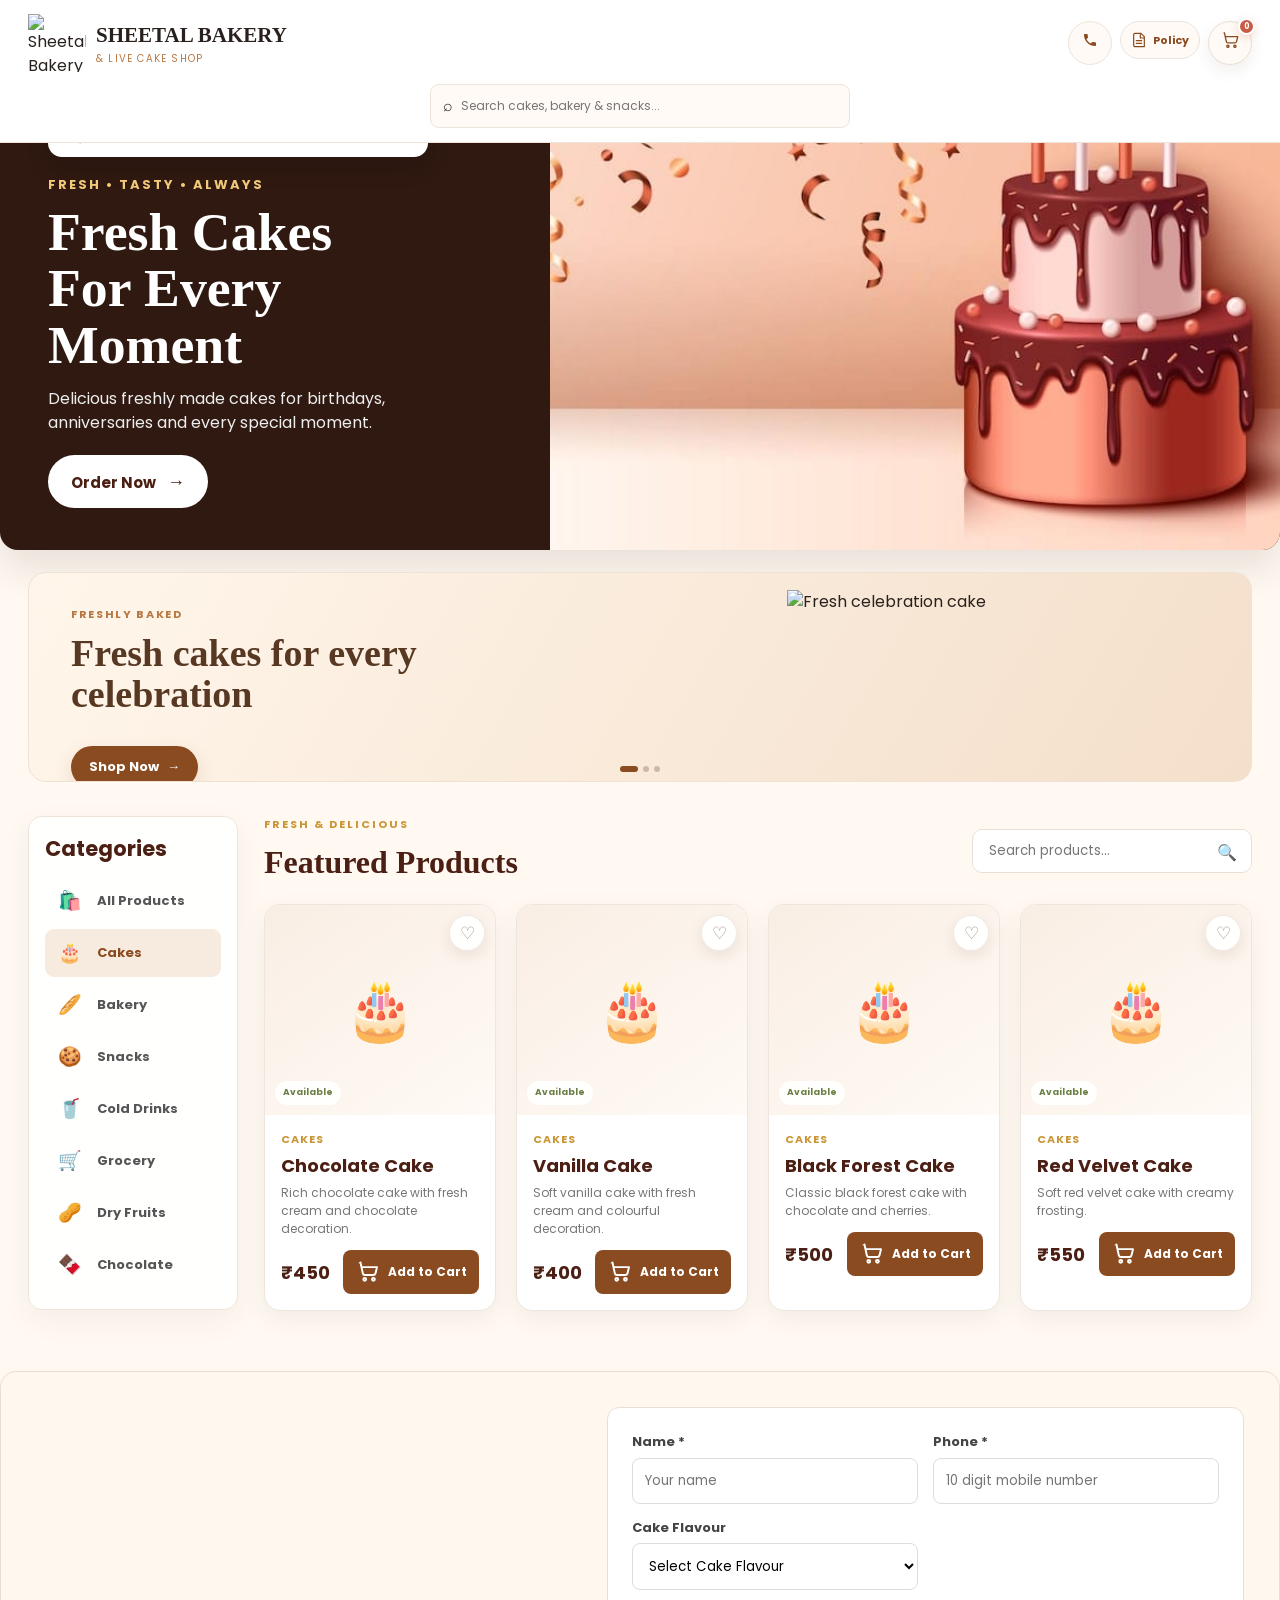
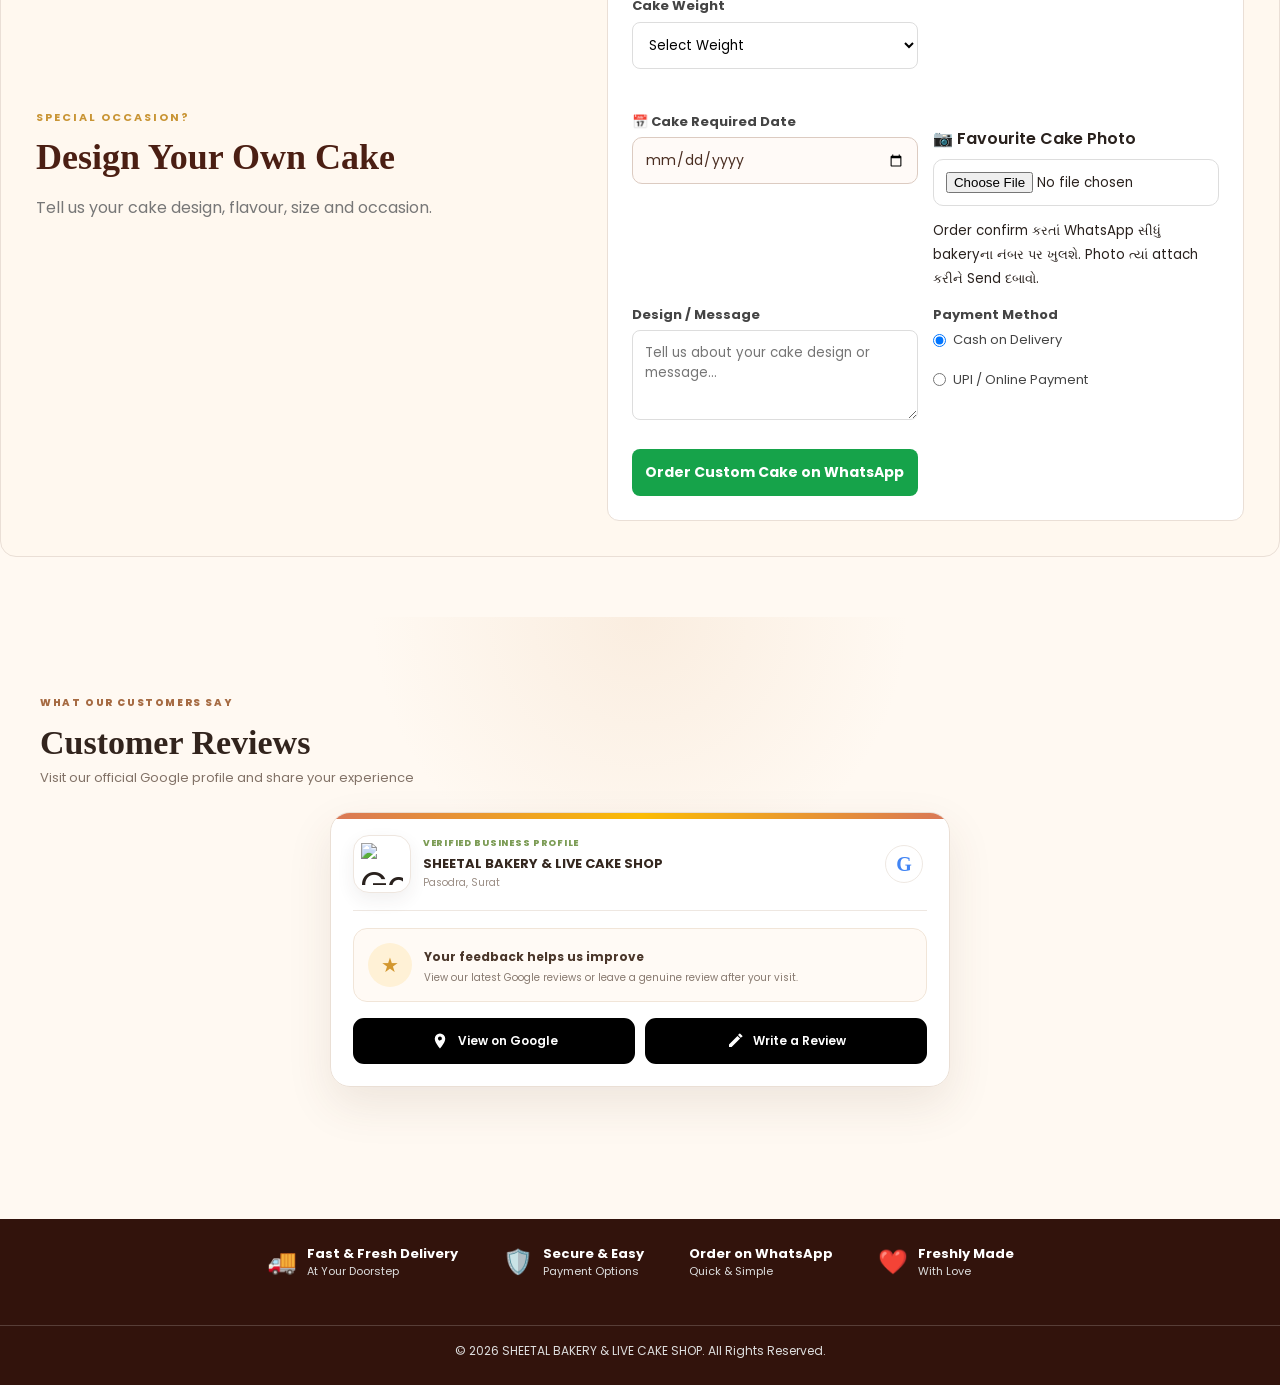
==== commit 5f675cb0: "Add files via upload" ====
--- a/index.html
+++ b/index.html
@@ -12,6 +12,12 @@
           content="SHEETAL BAKERY & LIVE CAKE SHOP - Fresh Cakes, Bakery, Snacks, Cold Drinks and More.">
 
     <title>SHEETAL BAKERY & LIVE CAKE SHOP</title>
+
+    <link rel="icon" type="image/png" sizes="192x192" href="icon-192.png">
+    <link rel="icon" href="favicon.ico" sizes="64x64">
+    <link rel="apple-touch-icon" href="icon-192.png">
+    <link rel="manifest" href="manifest.json">
+    <meta name="theme-color" content="#8b4b20">
 
     <link rel="preconnect" href="https://fonts.googleapis.com">
     <link rel="preconnect" href="https://fonts.gstatic.com" crossorigin>
@@ -43,7 +49,10 @@
                 <span>Policy</span>
             </a>
             <button class="premium-icon-btn premium-cart" type="button" onclick="openCart()" aria-label="Open cart">
-                <svg class="premium-cart-logo" viewBox="0 0 24 24" aria-hidden="true"><path d="M7 18a2 2 0 104 0 2 2 0 00-4 0zm10 0a2 2 0 104 0 2 2 0 00-4 0zM1.5 3h3l2.1 11.2a2 2 0 002 1.7h8.7a2 2 0 001.9-1.4l1.5-6.5H6.1"/></svg>
+                <svg class="premium-cart-logo" viewBox="0 0 24 24" aria-hidden="true">
+                    <path d="M3 3h2l2.2 10.1a2 2 0 002 1.6h7.8a2 2 0 001.9-1.4l1.4-5.8H6.1"/>
+                    <path d="M9 20a1.3 1.3 0 100-2.6A1.3 1.3 0 009 20zm8 0a1.3 1.3 0 100-2.6A1.3 1.3 0 0017 20z"/>
+                </svg>
                 <b id="premiumCartCount">0</b>
             </button>
         </div>
@@ -70,9 +79,6 @@
             <span>⌕</span>
             <input type="text" id="heroSearchInput" placeholder="Search cakes, bakery & snacks..." autocomplete="off">
         </label>
-        <button type="button" class="premium-filter" onclick="document.getElementById('products').scrollIntoView({behavior:'smooth'})" aria-label="Filter products">
-            ≡
-        </button>
     </div>
 </header>
 
@@ -188,7 +194,10 @@
                 onclick="openCart()"
                 title="Cart">
 
-                <svg class="header-cart-logo" viewBox="0 0 24 24" aria-hidden="true"><path d="M7 18a2 2 0 104 0 2 2 0 00-4 0zm10 0a2 2 0 104 0 2 2 0 00-4 0zM1.5 3h3l2.1 11.2a2 2 0 002 1.7h8.7a2 2 0 001.9-1.4l1.5-6.5H6.1"/></svg>
+                <svg class="header-cart-logo" viewBox="0 0 24 24" aria-hidden="true">
+                    <path d="M3 3h2l2.2 10.1a2 2 0 002 1.6h7.8a2 2 0 001.9-1.4l1.4-5.8H6.1"/>
+                    <path d="M9 20a1.3 1.3 0 100-2.6A1.3 1.3 0 009 20zm8 0a1.3 1.3 0 100-2.6A1.3 1.3 0 0017 20z"/>
+                </svg>
 
                 <span id="cartCount">0</span>
 
@@ -383,7 +392,7 @@
 
             <span>🛍️</span>
 
-            <b>View All</b>
+            <b>All Products</b>
 
         </button>
 
@@ -466,7 +475,7 @@
 
             <span>🍫</span>
 
-            <b>Chocolates</b>
+            <b>Chocolate</b>
 
         </button>
 
@@ -806,17 +815,26 @@
         <span class="app-nav-icon">⌂</span>
         <span>Home</span>
     </a>
-    <button type="button" class="app-nav-item" data-nav="categories" onclick="document.getElementById('products').scrollIntoView({behavior:'smooth'})">
-        <span class="app-nav-icon">♙</span>
-        <span>Categories</span>
-    </button>
-    <button type="button" class="app-nav-item" data-nav="wishlist" onclick="showWishlist()">
+    <a href="Cake%20Manual%201.pdf"
+       class="app-nav-item"
+       data-nav="catalog"
+       type="application/pdf"
+       target="_blank"
+       rel="noopener"
+       aria-label="Open cake catalog PDF">
+        <span class="app-nav-icon">☰</span>
+        <span>Catalog</span>
+    </a>
+    <a href="wishlist.html" class="app-nav-item" data-nav="wishlist">
         <span class="app-nav-icon">♡</span>
         <span>Wishlist</span>
-    </button>
+    </a>
     <button type="button" class="app-nav-item" data-nav="cart" onclick="openCart()">
         <span class="app-nav-icon app-cart-icon">
-            <svg class="bottom-cart-logo" viewBox="0 0 24 24" aria-hidden="true"><path d="M7 18a2 2 0 104 0 2 2 0 00-4 0zm10 0a2 2 0 104 0 2 2 0 00-4 0zM1.5 3h3l2.1 11.2a2 2 0 002 1.7h8.7a2 2 0 001.9-1.4l1.5-6.5H6.1"/></svg>
+            <svg class="bottom-cart-logo" viewBox="0 0 24 24" aria-hidden="true">
+                <path d="M3 3h2l2.2 10.1a2 2 0 002 1.6h7.8a2 2 0 001.9-1.4l1.4-5.8H6.1"/>
+                <path d="M9 20a1.3 1.3 0 100-2.6A1.3 1.3 0 009 20zm8 0a1.3 1.3 0 100-2.6A1.3 1.3 0 0017 20z"/>
+            </svg>
             <span id="bottomCartCount">0</span>
         </span>
         <span>Cart</span>
@@ -1452,20 +1470,12 @@
 
 
         <button
-            class="whatsapp-button"
-            onclick="openOrderWhatsApp()">
-
-            💬 Track on WhatsApp
-
-        </button>
-
-        <button
             type="button"
             id="sendBillWhatsApp"
             class="whatsapp-button"
             onclick="sendOrderBillWhatsApp()">
 
-            📄 Send Bill PDF on WhatsApp
+            Generate Bill & Send on WhatsApp
 
         </button>
 
--- a/style.css
+++ b/style.css
@@ -977,15 +977,17 @@
 }
 
 .add-cart-large {
-  width: 100%;
-
-  margin-top: 20px;
-
-  padding: 13px;
+  width: fit-content;
+  min-width: 150px;
+  min-height: 42px;
+  margin-top: 16px;
+  margin-left: auto;
+  margin-right: auto;
+  padding: 9px 14px;
 
   border: none;
 
-  border-radius: 8px;
+  border-radius: 10px;
 
   background: var(--brown);
 
@@ -6527,12 +6529,6 @@
         text-overflow: ellipsis;
     }
 
-    .category[data-category="Grocery"],
-    .category[data-category="Dry Fruits"],
-    .category[data-category="Chocolates"],
-    .category[data-category="All"] {
-        display: none;
-    }
 
     .products-header {
         margin: 0 0 10px;
@@ -6982,9 +6978,7 @@
     }
 
     .premium-search-row {
-        display: grid;
-        grid-template-columns: 1fr 42px;
-        gap: 8px;
+        display: block;
         margin-top: 9px;
     }
 
@@ -8082,3 +8076,337 @@
         transform: translateX(-50%);
     }
 }
+
+/* Dedicated wishlist page */
+.wishlist-page {
+    min-height: 100vh;
+    padding-bottom: 76px;
+    background:
+        radial-gradient(circle at 50% -10%, rgba(232, 195, 158, 0.34), transparent 32%),
+        #fff9f2;
+}
+
+.wishlist-site-header {
+    height: 64px;
+    display: grid;
+    grid-template-columns: 44px 1fr 44px;
+    align-items: center;
+    padding: 0 12px;
+    border-bottom: 1px solid #eee3d8;
+    background: rgba(255, 255, 255, 0.96);
+}
+
+.wishlist-back {
+    width: 38px;
+    height: 38px;
+    display: grid;
+    place-items: center;
+    border: 1px solid #eee3d8;
+    border-radius: 50%;
+    color: #8b4b20;
+    text-decoration: none;
+    font-size: 28px;
+    line-height: 1;
+}
+
+.wishlist-site-header strong {
+    text-align: center;
+    color: #402f25;
+    font-family: Georgia, serif;
+    font-size: 18px;
+}
+
+.wishlist-count {
+    width: 30px;
+    height: 30px;
+    display: grid;
+    place-items: center;
+    justify-self: end;
+    border-radius: 50%;
+    background: #8b4b20;
+    color: #fff;
+    font-size: 10px;
+    font-weight: 700;
+}
+
+.wishlist-page-main {
+    width: min(1100px, 100%);
+    margin: 0 auto;
+    padding: 16px 12px 28px;
+}
+
+.wishlist-heading {
+    display: flex;
+    align-items: end;
+    justify-content: space-between;
+    margin-bottom: 12px;
+}
+
+.wishlist-heading small {
+    color: #a66b43;
+    font-size: 9px;
+    font-weight: 800;
+    letter-spacing: 0.14em;
+}
+
+.wishlist-heading h1 {
+    margin-top: 3px;
+    color: #402f25;
+    font-family: Georgia, serif;
+    font-size: 24px;
+}
+
+.wishlist-grid {
+    display: grid;
+    grid-template-columns: repeat(2, minmax(0, 1fr));
+    gap: 10px;
+}
+
+.wishlist-product-card {
+    min-width: 0;
+    position: relative;
+    overflow: hidden;
+    border: 1px solid #eee3d8;
+    border-radius: 14px;
+    background: #fff;
+    box-shadow: 0 8px 22px rgba(82, 54, 38, 0.07);
+}
+
+.wishlist-remove {
+    position: absolute;
+    top: 8px;
+    right: 8px;
+    z-index: 3;
+    width: 32px;
+    height: 32px;
+    border: 1px solid #eee3d8;
+    border-radius: 50%;
+    background: rgba(255, 255, 255, 0.96);
+    color: #c85a50;
+    box-shadow: 0 5px 12px rgba(82, 54, 38, 0.09);
+    font-size: 18px;
+}
+
+.wishlist-product-image {
+    height: 150px;
+    display: grid;
+    place-items: center;
+    background: linear-gradient(145deg, #faf0e5, #fffaf5);
+}
+
+.wishlist-product-image img {
+    width: 100%;
+    height: 150px;
+    object-fit: cover;
+}
+
+.wishlist-placeholder {
+    font-size: 56px;
+}
+
+.wishlist-product-info {
+    padding: 10px;
+}
+
+.wishlist-product-info small {
+    color: #a66b43;
+    font-size: 8px;
+    font-weight: 700;
+    text-transform: uppercase;
+}
+
+.wishlist-product-info h2 {
+    min-height: 38px;
+    margin: 3px 0 7px;
+    color: #3d2d24;
+    font-size: 12px;
+    line-height: 19px;
+}
+
+.wishlist-product-bottom {
+    display: flex;
+    align-items: center;
+    justify-content: space-between;
+    gap: 6px;
+}
+
+.wishlist-product-bottom strong {
+    color: #8b4b20;
+    font-size: 13px;
+}
+
+.wishlist-add-cart {
+    min-height: 34px;
+    padding: 0 9px;
+    border: 0;
+    border-radius: 8px;
+    background: #8b4b20;
+    color: #fff;
+    font-size: 9px;
+    font-weight: 700;
+}
+
+.empty-wishlist {
+    min-height: 390px;
+    display: flex;
+    flex-direction: column;
+    align-items: center;
+    justify-content: center;
+    text-align: center;
+}
+
+.empty-wishlist[hidden] {
+    display: none;
+}
+
+.empty-wishlist-icon {
+    width: 86px;
+    height: 86px;
+    display: grid;
+    place-items: center;
+    border: 1px solid #eee3d8;
+    border-radius: 50%;
+    background: #fff;
+    color: #c85a50;
+    box-shadow: 0 10px 24px rgba(82, 54, 38, 0.08);
+    font-size: 42px;
+}
+
+.empty-wishlist h2 {
+    margin: 16px 0 5px;
+    color: #402f25;
+    font-family: Georgia, serif;
+    font-size: 20px;
+}
+
+.empty-wishlist p {
+    color: #927f73;
+    font-size: 11px;
+}
+
+.empty-wishlist a {
+    min-height: 42px;
+    display: inline-flex;
+    align-items: center;
+    margin-top: 14px;
+    padding: 0 18px;
+    border-radius: 22px;
+    background: #8b4b20;
+    color: #fff;
+    text-decoration: none;
+    font-size: 11px;
+    font-weight: 700;
+}
+
+@media (min-width: 701px) {
+    .wishlist-grid {
+        grid-template-columns: repeat(4, minmax(0, 1fr));
+        gap: 16px;
+    }
+
+    .wishlist-product-image,
+    .wishlist-product-image img {
+        height: 210px;
+    }
+
+    .wishlist-product-info h2 {
+        font-size: 14px;
+    }
+}
+
+#productModal .add-cart-large {
+    width: fit-content;
+    min-width: 150px;
+    min-height: 42px;
+    margin: 16px auto 0;
+    padding: 9px 14px;
+    border-radius: 10px;
+    font-size: 12px;
+    line-height: 20px;
+}
+
+#productModal .add-cart-large .add-cart-logo {
+    width: 25px;
+    height: 25px;
+}
+
+@media (max-width: 700px) {
+    #productModal .product-modal {
+        width: calc(100% - 24px);
+        max-height: calc(100vh - 24px);
+        padding: 14px;
+        border-radius: 16px;
+    }
+
+    #productModal .add-cart-large {
+        min-width: 128px;
+        min-height: 36px;
+        margin-top: 12px;
+        padding: 6px 10px;
+        font-size: 10px;
+    }
+
+    #productModal .quantity-section {
+        margin-top: 12px;
+    }
+
+    #productModal .size-section {
+        margin-top: 10px;
+    }
+}
+
+    /* Professional shopping cart icons */
+    .premium-cart {
+        background: #fffaf5 !important;
+        border: 1px solid #eadfd5 !important;
+        box-shadow: 0 6px 16px rgba(82, 54, 38, 0.08) !important;
+    }
+
+    .premium-cart-logo {
+        width: 21px !important;
+        height: 21px !important;
+        stroke-width: 1.55;
+    }
+
+    .premium-cart b {
+        min-width: 17px;
+        height: 17px;
+        display: grid;
+        place-items: center;
+        border: 2px solid #fff;
+        border-radius: 50%;
+        background: #c85a46;
+        color: #fff;
+        box-shadow: 0 3px 8px rgba(200, 90, 70, 0.22);
+        font-size: 8px;
+        line-height: 13px;
+    }
+
+    .app-cart-icon {
+        border-radius: 50%;
+    }
+
+    .app-cart-icon .bottom-cart-logo {
+        width: 22px;
+        height: 22px;
+        stroke-width: 1.65;
+    }
+
+    .app-cart-icon span {
+        top: -5px !important;
+        right: -8px !important;
+        min-width: 16px;
+        height: 16px;
+        border: 2px solid #fff;
+        border-radius: 50%;
+        background: #c85a46;
+        color: #fff;
+        box-shadow: 0 3px 8px rgba(200, 90, 70, 0.20);
+        font-size: 8px;
+    }
+
+    .header-cart-logo {
+        width: 24px;
+        height: 24px;
+        stroke-width: 1.65;
+    }
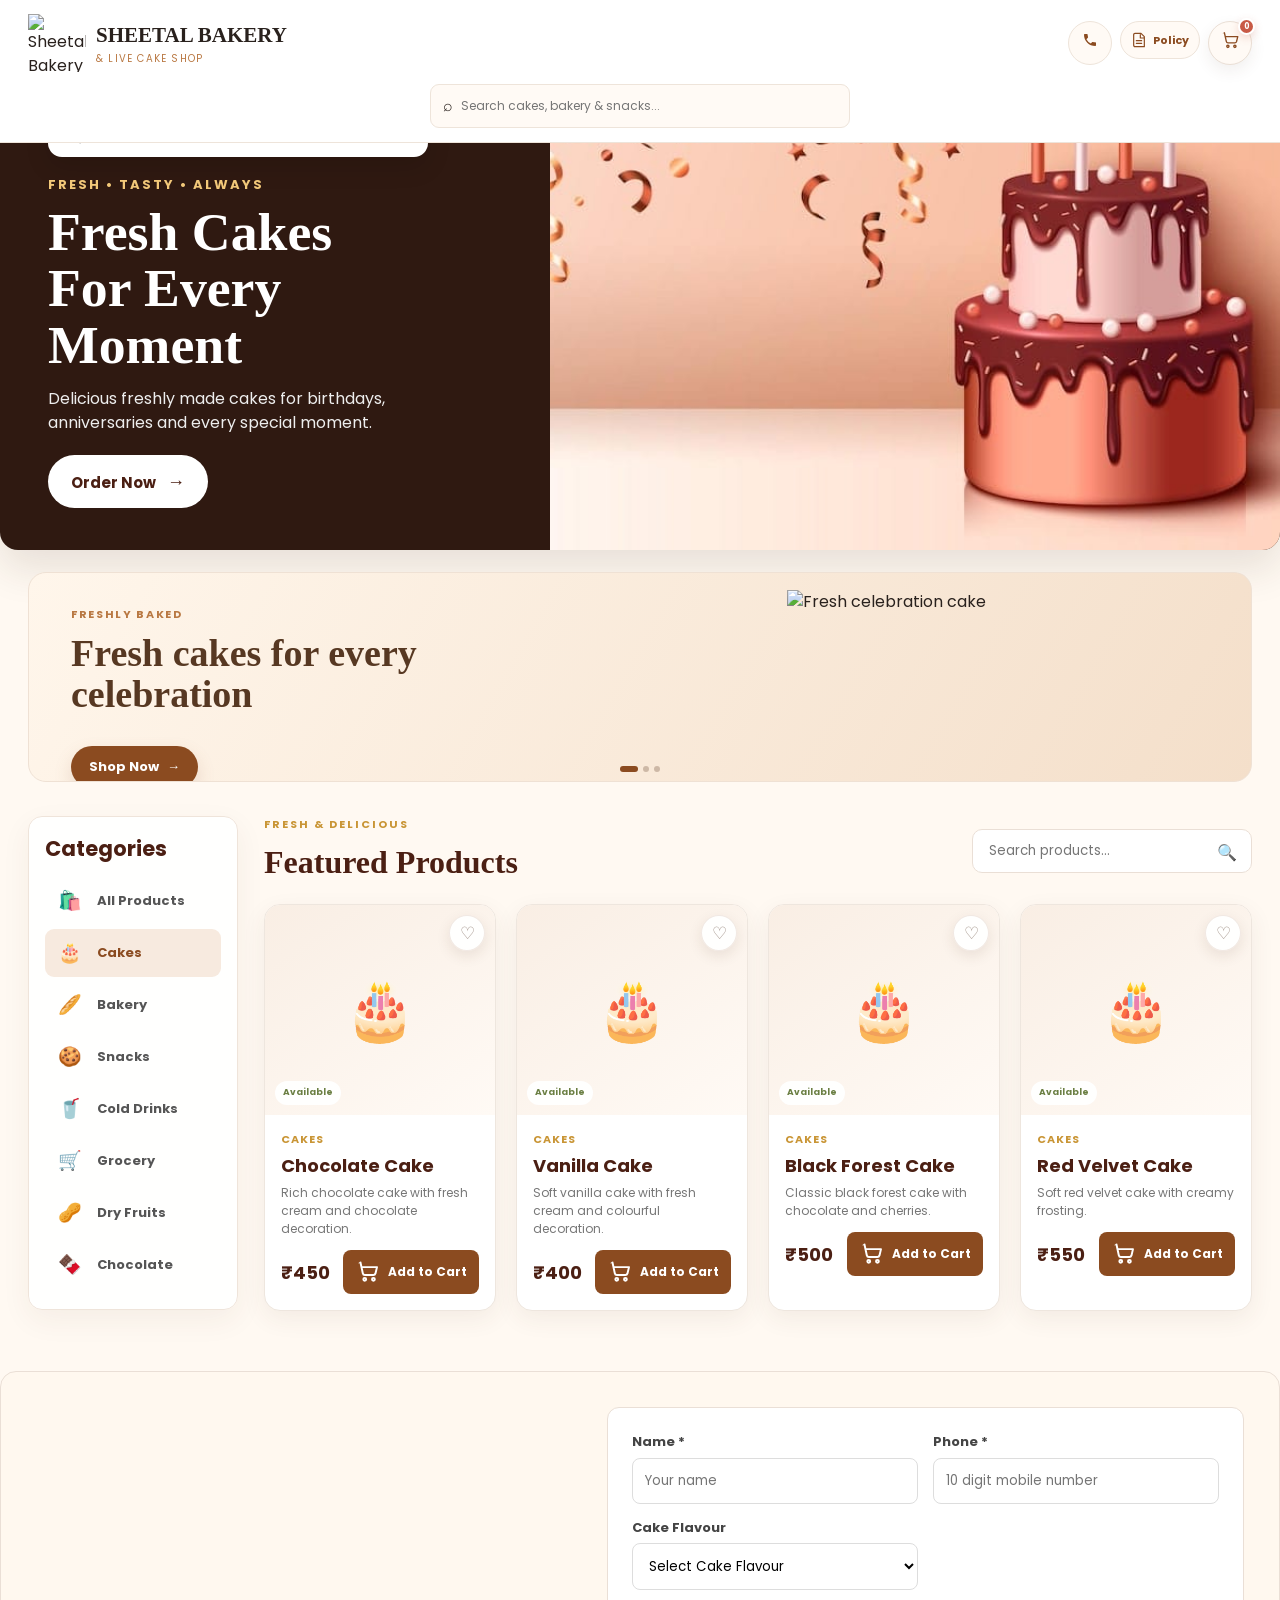
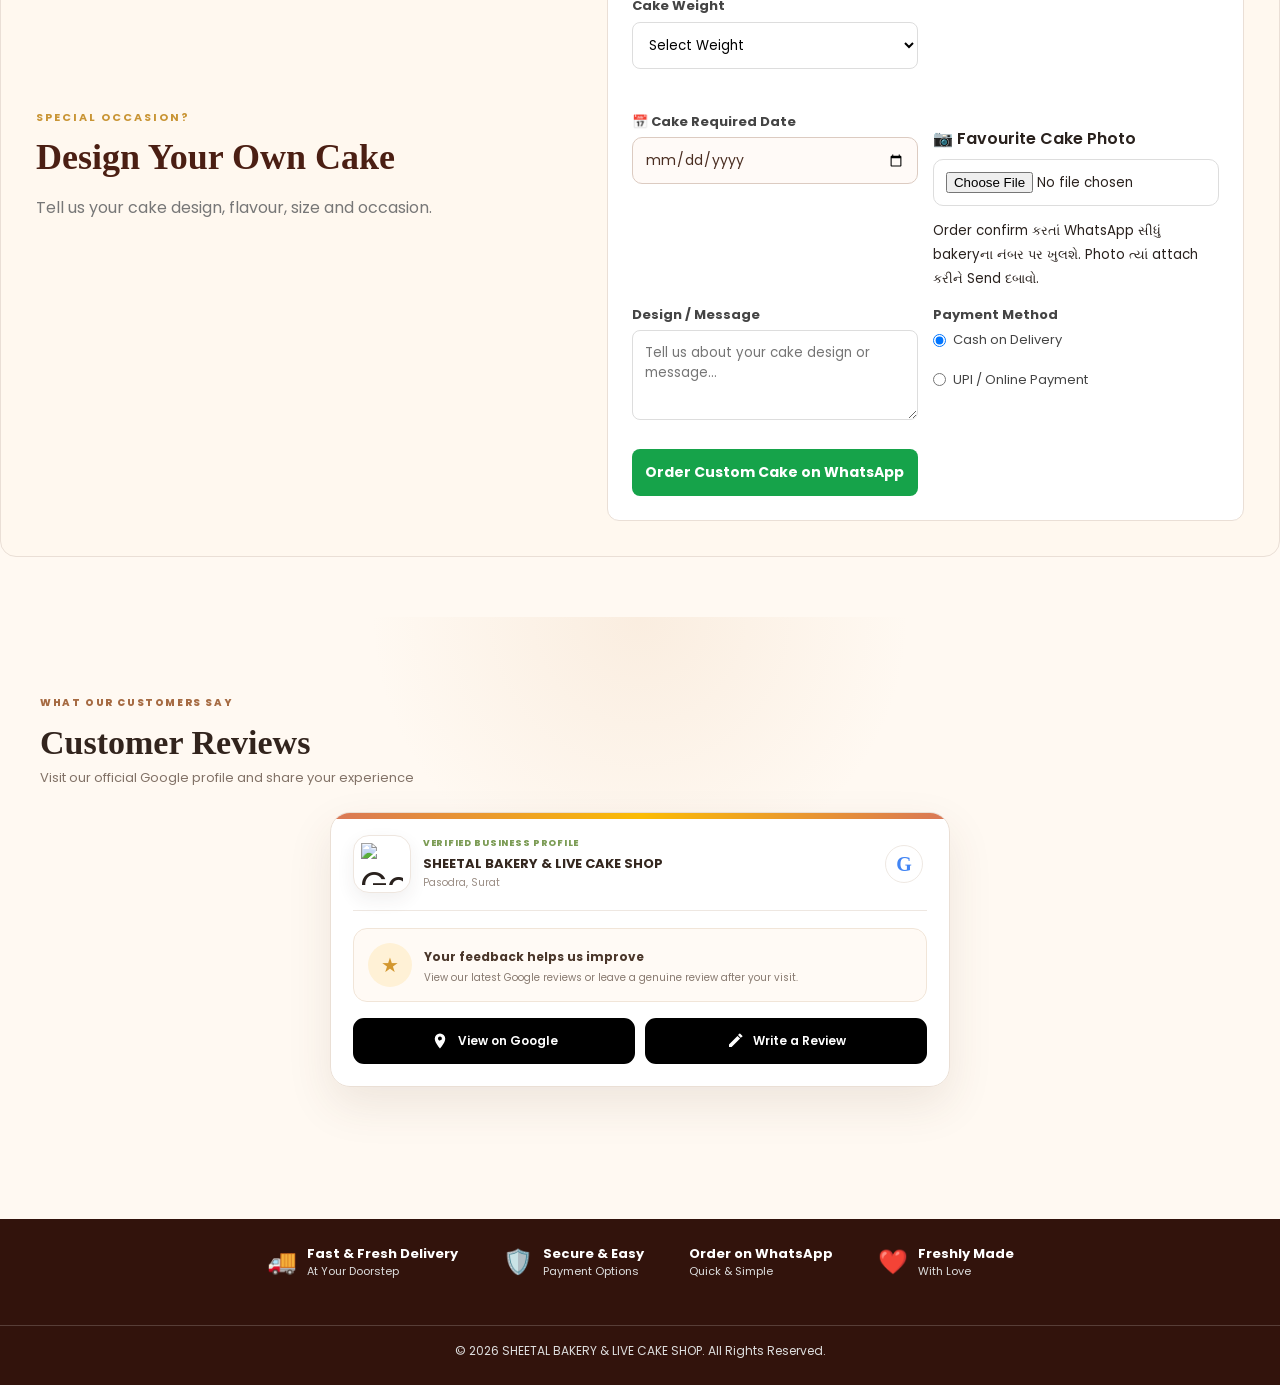
==== commit 32dd8a32: "Add files via upload" ====
--- a/index.html
+++ b/index.html
@@ -1475,7 +1475,7 @@
             class="whatsapp-button"
             onclick="sendOrderBillWhatsApp()">
 
-            Generate Bill & Send on WhatsApp
+            Generate Bill & Send to 7874131575
 
         </button>
 
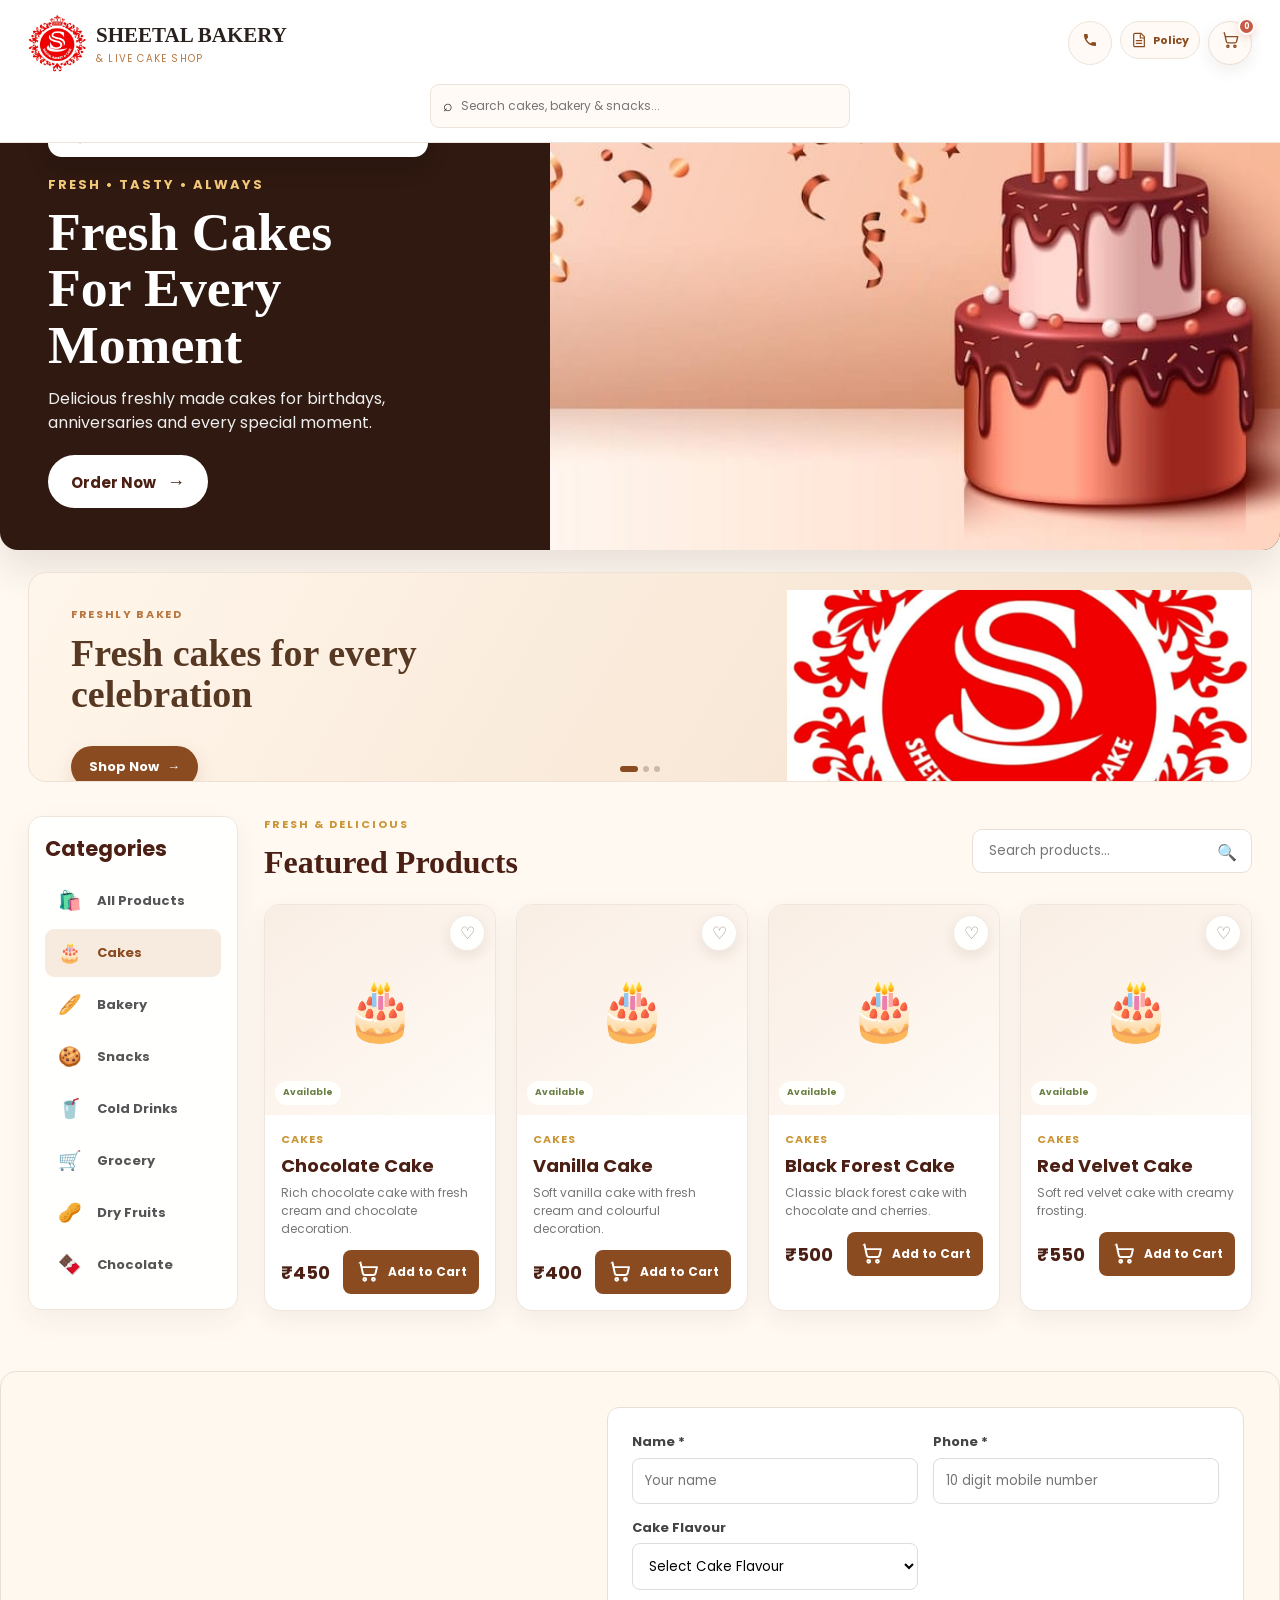
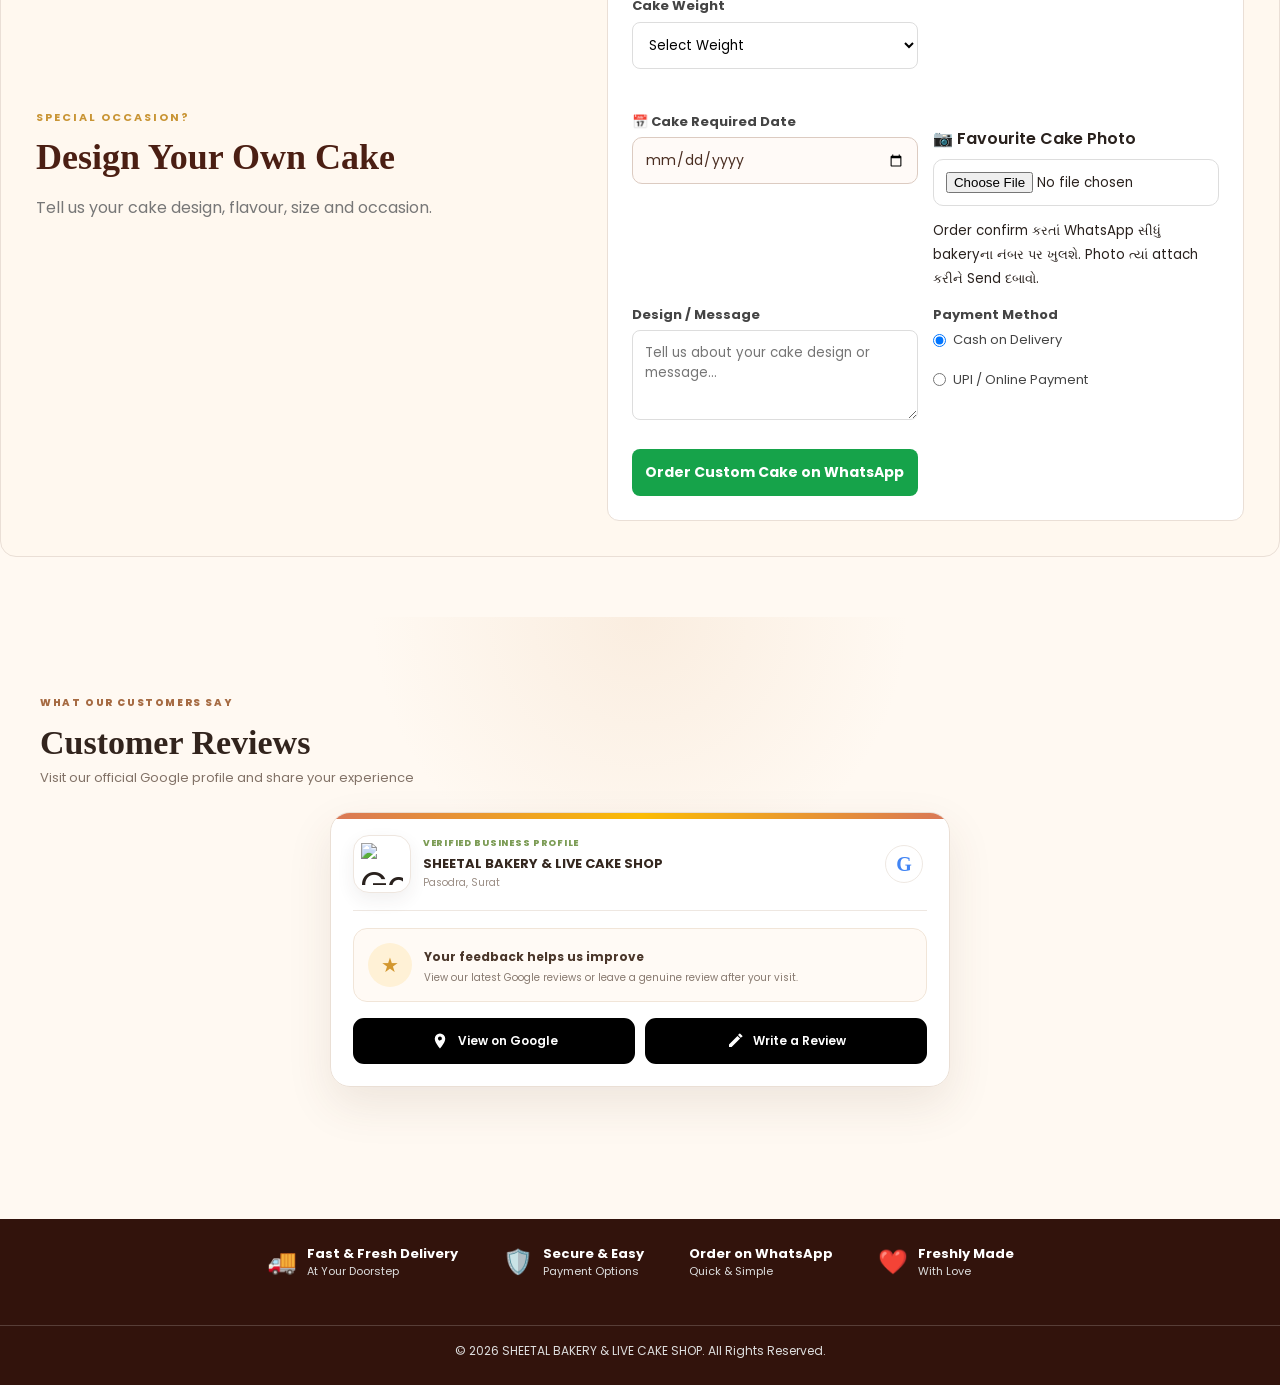
==== commit bea9b80a: "Add files via upload" ====
--- a/index.html
+++ b/index.html
@@ -33,7 +33,7 @@
 <header class="premium-header">
     <div class="premium-header-top">
         <a href="#home" class="premium-brand" aria-label="Sheetal Bakery home">
-            <img src="images/logo.jpeg" alt="Sheetal Bakery">
+            <img src="./images/logo.jpeg" alt="Sheetal Bakery" width="42" height="42" decoding="sync" loading="eager" onerror="this.onerror=null;this.src='./icon-192.png'">
             <span>
                 <strong>SHEETAL BAKERY</strong>
                 <small>& LIVE CAKE SHOP</small>
@@ -339,7 +339,7 @@
                     Shop Now <span>→</span>
                 </button>
             </div>
-            <div class="offer-image"><img src="images/home.jpeg" alt="Fresh celebration cake"></div>
+            <div class="offer-image"><img src="./images/home.jpeg" alt="Fresh celebration cake" width="740" height="493" decoding="sync" loading="eager" onerror="this.onerror=null;this.src='./icon-512.png'"></div>
         </article>
         <article class="offer-slide">
             <div class="offer-copy">
--- a/style.css
+++ b/style.css
@@ -7061,6 +7061,16 @@
         height: 150px;
     }
 
+    .offer-slide.active .offer-image img {
+        display: block;
+        width: 100%;
+        height: 150px;
+        object-fit: cover;
+        object-position: center;
+        opacity: 1;
+        visibility: visible;
+    }
+
     .offer-emoji {
         font-size: 72px;
     }
@@ -7599,8 +7609,13 @@
     }
 
     .premium-brand img {
-        width: 36px;
-        height: 36px;
+        width: 40px;
+        height: 40px;
+        display: block;
+        flex: 0 0 40px;
+        object-fit: contain;
+        border-radius: 50%;
+        background: #fff;
     }
 
     .premium-brand strong {
@@ -8410,3 +8425,105 @@
         height: 24px;
         stroke-width: 1.65;
     }
+
+    .bill-send-notice-overlay {
+        position: fixed;
+        inset: 0;
+        z-index: 100500;
+        display: flex;
+        align-items: center;
+        justify-content: center;
+        padding: 16px;
+        background: rgba(38, 24, 17, 0.58);
+        backdrop-filter: blur(5px);
+    }
+
+    .bill-send-notice-box {
+        position: relative;
+        width: min(420px, calc(100vw - 32px));
+        padding: 24px 22px 18px;
+        border: 1px solid #f0d5d1;
+        border-radius: 18px;
+        background: #fff;
+        box-shadow: 0 22px 70px rgba(55, 31, 20, 0.28);
+        text-align: center;
+    }
+
+    .bill-send-notice-close {
+        position: absolute;
+        top: 10px;
+        right: 10px;
+        width: 34px;
+        height: 34px;
+        border: 1px solid #eee5df;
+        border-radius: 50%;
+        background: #fff;
+        color: #7d6b62;
+        font-size: 20px;
+        line-height: 30px;
+    }
+
+    .bill-send-notice-icon {
+        width: 54px;
+        height: 54px;
+        margin: 0 auto 10px;
+        display: grid;
+        place-items: center;
+        border-radius: 50%;
+        background: #fff0ee;
+        color: #d12f26;
+        font-size: 28px;
+        font-weight: 800;
+    }
+
+    .bill-send-notice-label {
+        margin: 0 0 8px;
+        color: #7d6b62;
+        font-size: 10px;
+        font-weight: 800;
+        letter-spacing: 0.14em;
+    }
+
+    .bill-send-notice-red {
+        margin: 0;
+        color: #d12f26;
+        font-size: 14px;
+        font-weight: 700;
+        line-height: 1.55;
+    }
+
+    .bill-send-notice-red strong {
+        color: #c51f18;
+        font-weight: 800;
+    }
+
+    .bill-send-notice-small {
+        margin: 10px 0 0;
+        color: #8b7e76;
+        font-size: 10px;
+        line-height: 1.45;
+    }
+
+    .bill-send-notice-ok {
+        width: 100%;
+        height: 44px;
+        margin-top: 16px;
+        border: 0;
+        border-radius: 10px;
+        background: #d12f26;
+        color: #fff;
+        font-size: 13px;
+        font-weight: 800;
+    }
+
+    @media (max-width: 480px) {
+        .bill-send-notice-box {
+            width: calc(100vw - 28px);
+            padding: 22px 16px 16px;
+            border-radius: 16px;
+        }
+
+        .bill-send-notice-red {
+            font-size: 13px;
+        }
+    }
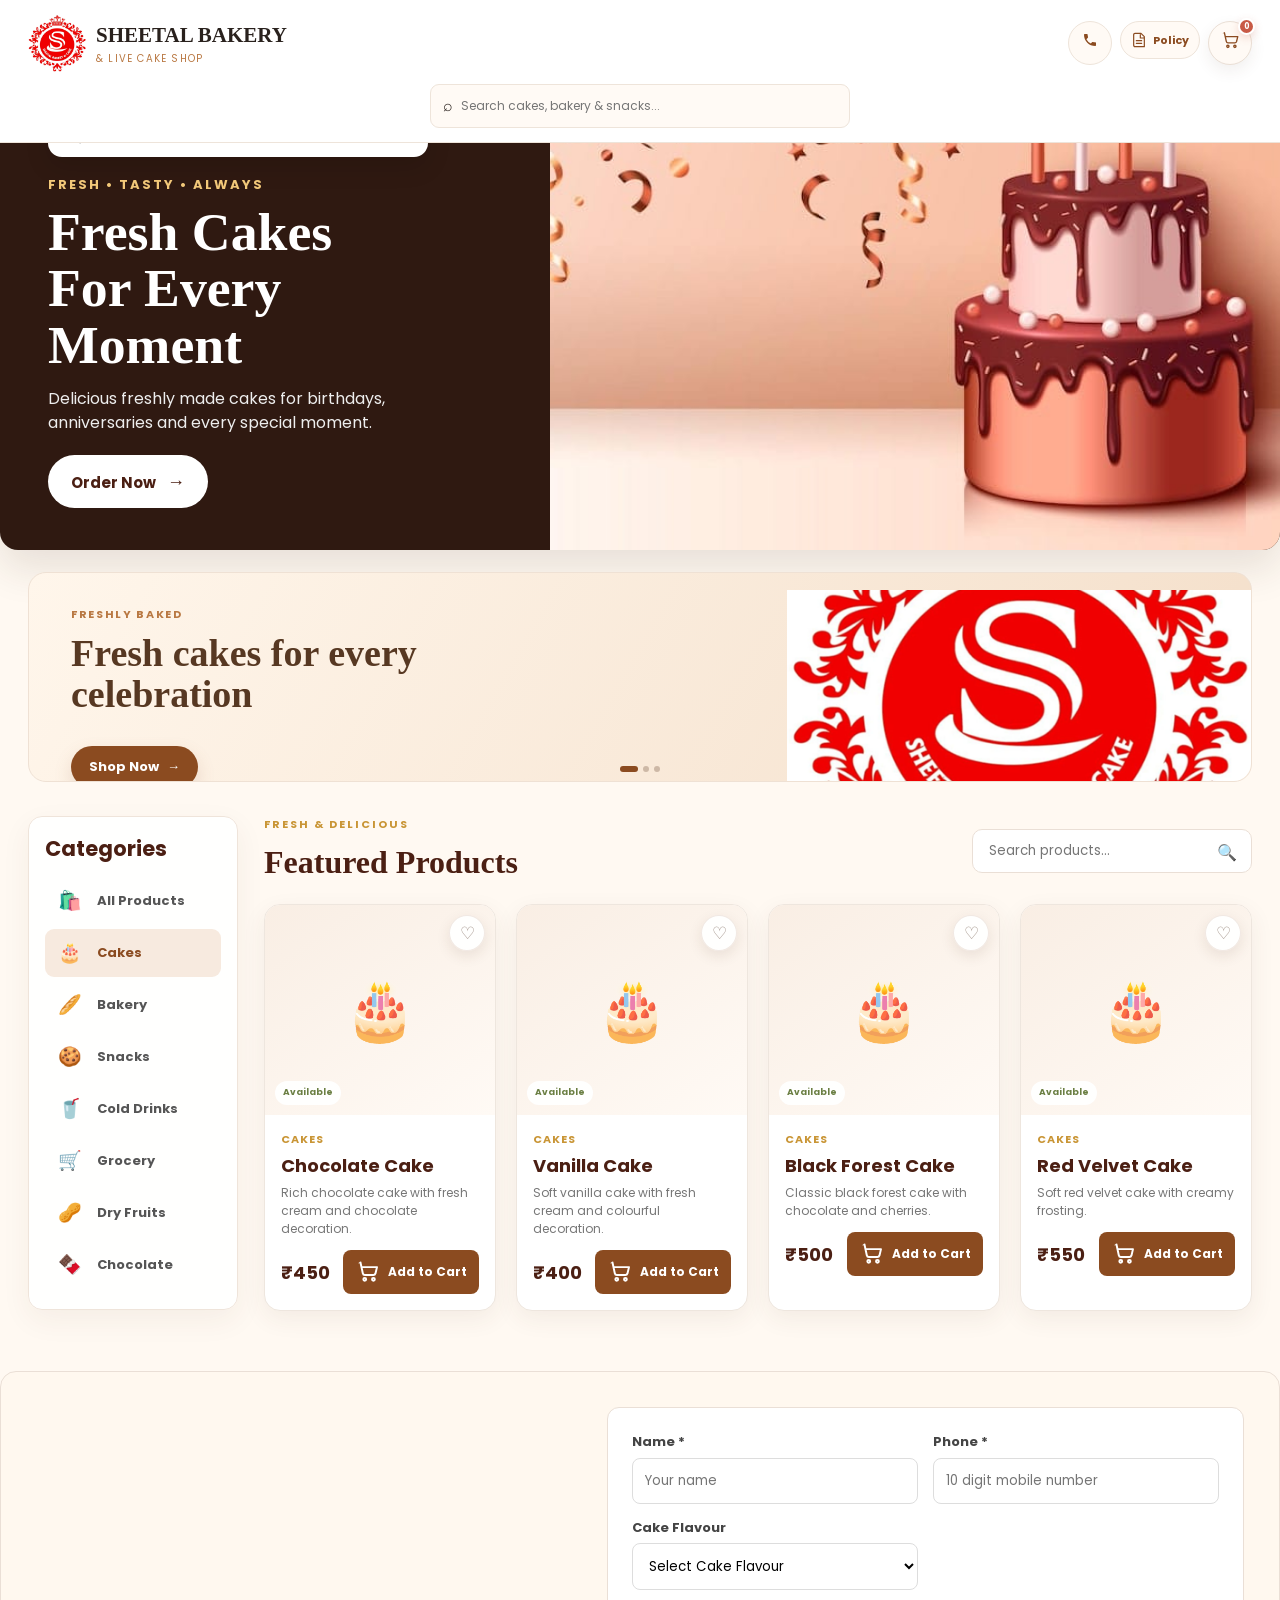
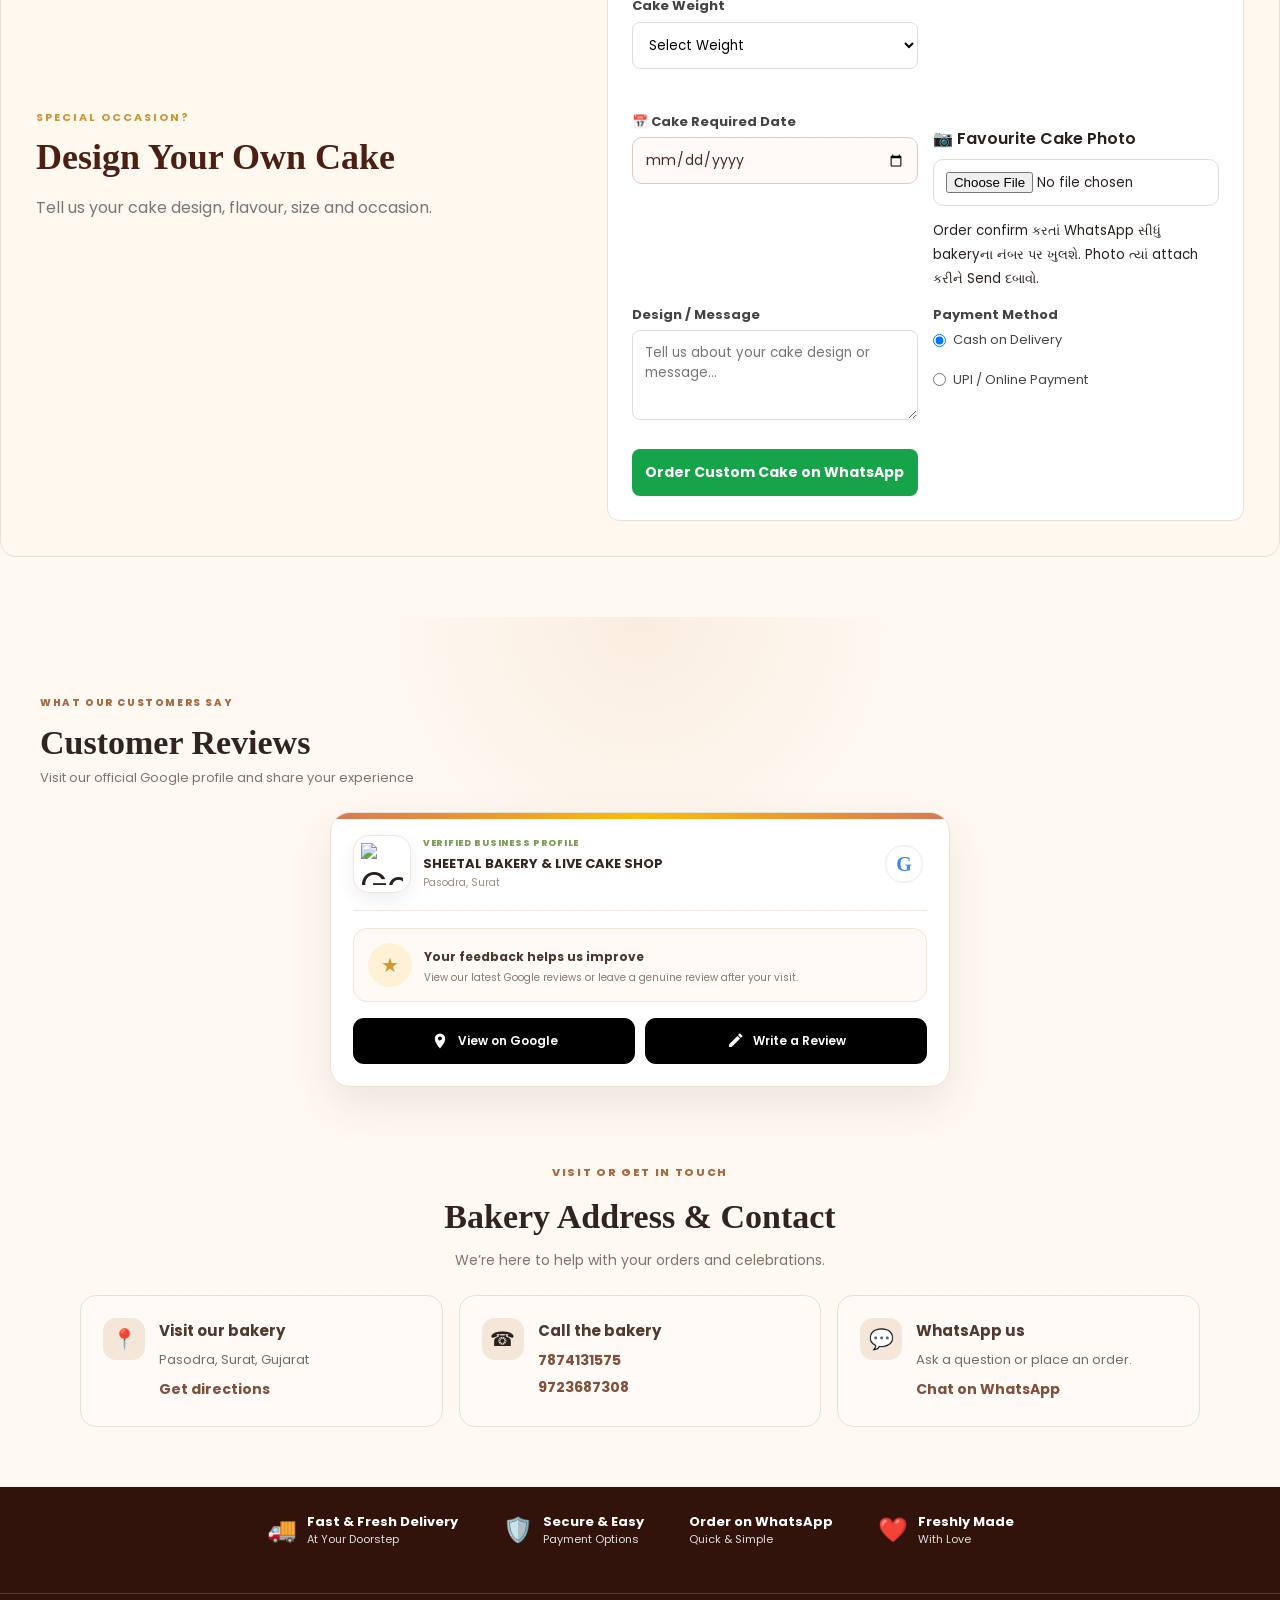
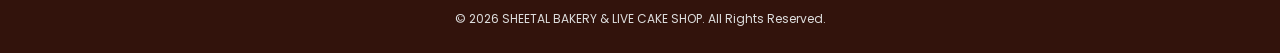
==== commit def34324: "Add files via upload" ====
--- a/index.html
+++ b/index.html
@@ -238,6 +238,7 @@
 
     <a href="Cake%20Manual%201.pdf"
        class="nav-btn"
+       data-catalog-link
        type="application/pdf"
        aria-label="Open cake catalog PDF">
         <span class="nav-icon">🍰</span>
@@ -268,7 +269,7 @@
             <span class="location-pin">●</span>
             <div>
                 <small>Delivering to</small>
-                <strong>Sheetal Bakery</strong>
+                <strong id="shopLocationLabel">Sheetal Bakery</strong>
             </div>
         </div>
 
@@ -287,21 +288,20 @@
         </p>
 
 
-        <h2>
+        <h2 id="homepageBannerTitle">
             Fresh Cakes<br>
             For Every<br>
             Moment
         </h2>
 
 
-        <p class="hero-description">
+        <p id="homepageBannerDescription" class="hero-description">
 
             Delicious freshly made cakes for
             birthdays, anniversaries and every
             special moment.
 
         </p>
-
 
         <button
             class="primary-button"
@@ -521,6 +521,10 @@
 
         </div>
 
+        <section id="featuredCakesPanel" class="featured-cakes-panel" hidden>
+            <h3>Featured cakes</h3>
+            <div id="featuredCakeList" class="featured-cake-list" aria-label="Featured cakes"></div>
+        </section>
 
         <div
             class="products-grid"
@@ -582,6 +586,7 @@
                 <input
                     type="text"
                     id="customName"
+                    maxlength="100"
                     placeholder="Your name"
                     required
                 >
@@ -737,6 +742,7 @@
 
             <textarea
                 id="customMessage"
+                maxlength="500"
                 placeholder="Tell us about your cake design or message..."
             ></textarea>
 
@@ -817,6 +823,7 @@
     </a>
     <a href="Cake%20Manual%201.pdf"
        class="app-nav-item"
+       data-catalog-link
        data-nav="catalog"
        type="application/pdf"
        target="_blank"
@@ -1190,6 +1197,7 @@
                 <input
                     type="text"
                     id="customerName"
+                    maxlength="100"
                     placeholder="Enter your name"
                     required
                 >
@@ -1222,6 +1230,7 @@
 
                 <textarea
                     id="customerAddress"
+                    maxlength="500"
                     placeholder="Enter complete delivery address"
                     required
                 ></textarea>
@@ -1537,6 +1546,7 @@
             <div class="reviews-buttons">
                 <a
                     href="https://maps.app.goo.gl/myKn36fq3SijcxV27"
+                    data-review-link
                     target="_blank"
                     rel="noopener noreferrer"
                     class="google-review-btn">
@@ -1548,6 +1558,7 @@
 
                 <a
                     href="https://maps.app.goo.gl/myKn36fq3SijcxV27"
+                    data-review-link
                     target="_blank"
                     rel="noopener noreferrer"
                     class="google-write-btn">
@@ -1562,12 +1573,63 @@
     </div>
 </section>
 
+<section class="bakery-contact-section" aria-labelledby="bakeryContactTitle">
+    <div class="bakery-contact-inner">
+        <div class="bakery-contact-heading">
+            <span>VISIT OR GET IN TOUCH</span>
+            <h2 id="bakeryContactTitle">Bakery Address &amp; Contact</h2>
+            <p>We’re here to help with your orders and celebrations.</p>
+        </div>
+
+        <div class="bakery-contact-grid">
+            <article class="bakery-contact-card">
+                <span class="bakery-contact-icon" aria-hidden="true">📍</span>
+                <div>
+                    <h3>Visit our bakery</h3>
+                    <p id="bakeryContactAddress">Pasodra, Surat, Gujarat</p>
+                    <a href="https://maps.app.goo.gl/myKn36fq3SijcxV27"
+                       target="_blank"
+                       rel="noopener noreferrer"
+                       data-bakery-map-link>
+                        Get directions
+                    </a>
+                </div>
+            </article>
+
+            <article class="bakery-contact-card">
+                <span class="bakery-contact-icon" aria-hidden="true">☎</span>
+                <div>
+                    <h3>Call the bakery</h3>
+                    <a href="tel:+917874131575" data-primary-phone>7874131575</a>
+                    <a href="tel:+919723687308" data-alternate-phone>9723687308</a>
+                </div>
+            </article>
+
+            <article class="bakery-contact-card">
+                <span class="bakery-contact-icon" aria-hidden="true">💬</span>
+                <div>
+                    <h3>WhatsApp us</h3>
+                    <p>Ask a question or place an order.</p>
+                    <a href="https://wa.me/917874131575"
+                       target="_blank"
+                       rel="noopener noreferrer"
+                       data-bakery-whatsapp-link>
+                        Chat on WhatsApp
+                    </a>
+                </div>
+            </article>
+        </div>
+    </div>
+</section>
+
 
 <!-- =====================================================
      FOOTER
 ===================================================== -->
 
 <footer class="footer">
+
+    <p id="shopHoursDisplay" class="shop-hours-display" hidden></p>
 
 
     <div class="footer-item">
@@ -1662,7 +1724,8 @@
 <script src="https://cdnjs.cloudflare.com/ajax/libs/jspdf/2.5.1/jspdf.umd.min.js"></script>
 <script src="products-defaults.js"></script>
 <script src="script.js"></script>
-<script type="module" src="firebase-store.js"></script>
+<script type="module" src="supabase-store.js"></script>
+<script type="module" src="supabase-public.js"></script>
 
 </body>
 
--- a/style.css
+++ b/style.css
@@ -299,6 +299,37 @@
   font-size: 16px;
 
   margin-bottom: 25px;
+}
+
+.featured-cake-list {
+  display: flex;
+  flex-wrap: wrap;
+  gap: 7px;
+  margin: 0 0 18px;
+}
+
+.featured-cake-list span {
+  border: 1px solid #eadfd6;
+  border-radius: 999px;
+  padding: 6px 10px;
+  background: #fffaf5;
+  color: #633d2e;
+  font-size: 12px;
+}
+
+.featured-cakes-panel h3 {
+  margin: 0 0 9px;
+  color: #633d2e;
+  font-size: 15px;
+}
+
+.shop-hours-display {
+  flex-basis: 100%;
+  grid-column: 1 / -1;
+  margin: 0 0 16px;
+  color: #786b63;
+  text-align: center;
+  font-size: 14px;
 }
 
 .primary-button {
@@ -8527,3 +8558,110 @@
             font-size: 13px;
         }
     }
+}
+
+.bakery-contact-section {
+    padding: 58px 20px;
+    background: #fff;
+}
+
+.bakery-contact-inner {
+    width: min(1120px, 100%);
+    margin: 0 auto;
+}
+
+.bakery-contact-heading {
+    margin-bottom: 24px;
+    text-align: center;
+}
+
+.bakery-contact-heading > span {
+    color: #a66b43;
+    font-size: 11px;
+    font-weight: 800;
+    letter-spacing: 0.15em;
+}
+
+.bakery-contact-heading h2 {
+    margin: 8px 0;
+    color: #32241d;
+    font-family: Georgia, serif;
+    font-size: clamp(26px, 4vw, 34px);
+}
+
+.bakery-contact-heading p {
+    margin: 0;
+    color: #827267;
+    font-size: 14px;
+}
+
+.bakery-contact-grid {
+    display: grid;
+    grid-template-columns: repeat(3, minmax(0, 1fr));
+    gap: 16px;
+}
+
+.bakery-contact-card {
+    display: flex;
+    align-items: flex-start;
+    gap: 14px;
+    min-height: 132px;
+    padding: 22px;
+    border: 1px solid #eadfd5;
+    border-radius: 16px;
+    background: #fffaf5;
+}
+
+.bakery-contact-icon {
+    display: grid;
+    width: 42px;
+    height: 42px;
+    flex: 0 0 42px;
+    place-items: center;
+    border-radius: 13px;
+    background: #f4e7da;
+    font-size: 20px;
+}
+
+.bakery-contact-card h3 {
+    margin: 2px 0 8px;
+    color: #50392d;
+    font-size: 15px;
+}
+
+.bakery-contact-card p {
+    margin: 0 0 9px;
+    color: #786b63;
+    font-size: 13px;
+    line-height: 1.5;
+}
+
+.bakery-contact-card a {
+    display: block;
+    width: fit-content;
+    margin-top: 6px;
+    color: #80503b;
+    font-size: 14px;
+    font-weight: 700;
+    text-decoration: none;
+}
+
+.bakery-contact-card a:hover {
+    text-decoration: underline;
+}
+
+@media (max-width: 700px) {
+    .bakery-contact-section {
+        padding: 42px 16px;
+    }
+
+    .bakery-contact-grid {
+        grid-template-columns: 1fr;
+        gap: 11px;
+    }
+
+    .bakery-contact-card {
+        min-height: 0;
+        padding: 17px;
+    }
+}
